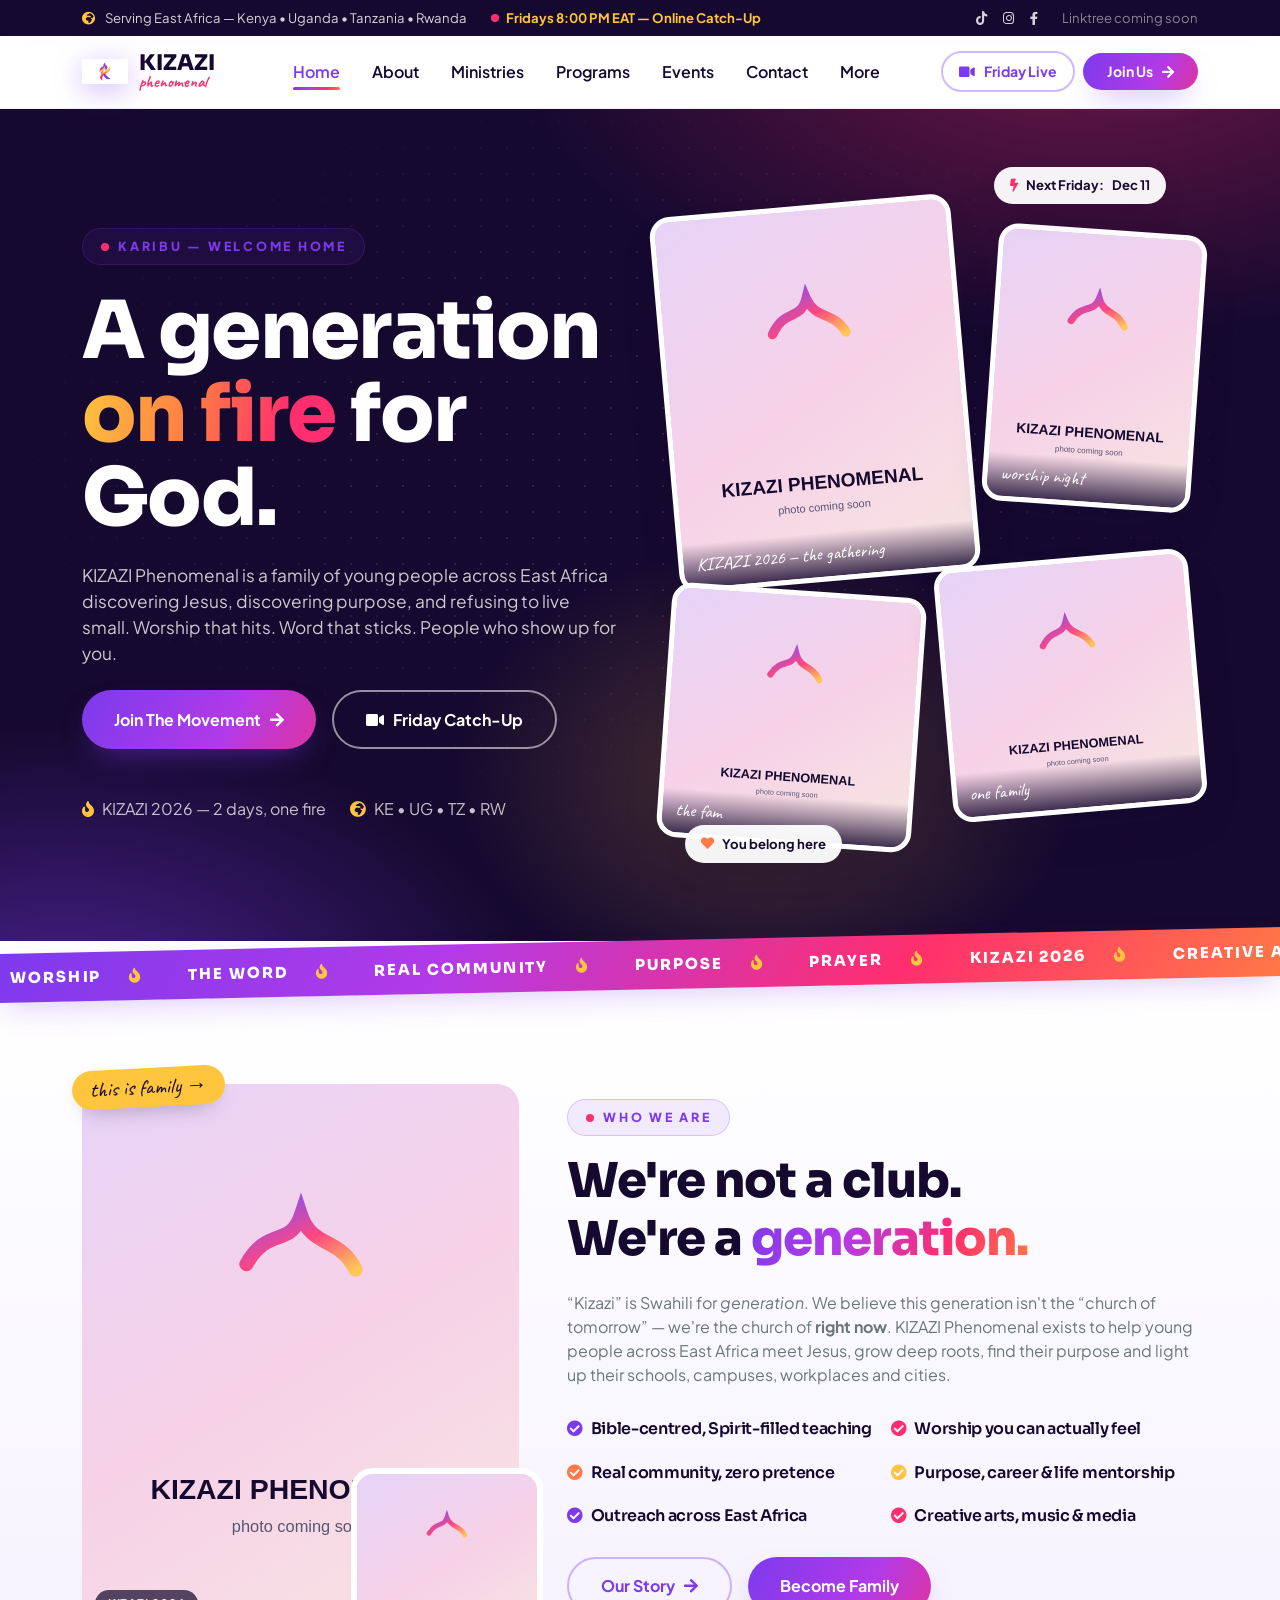
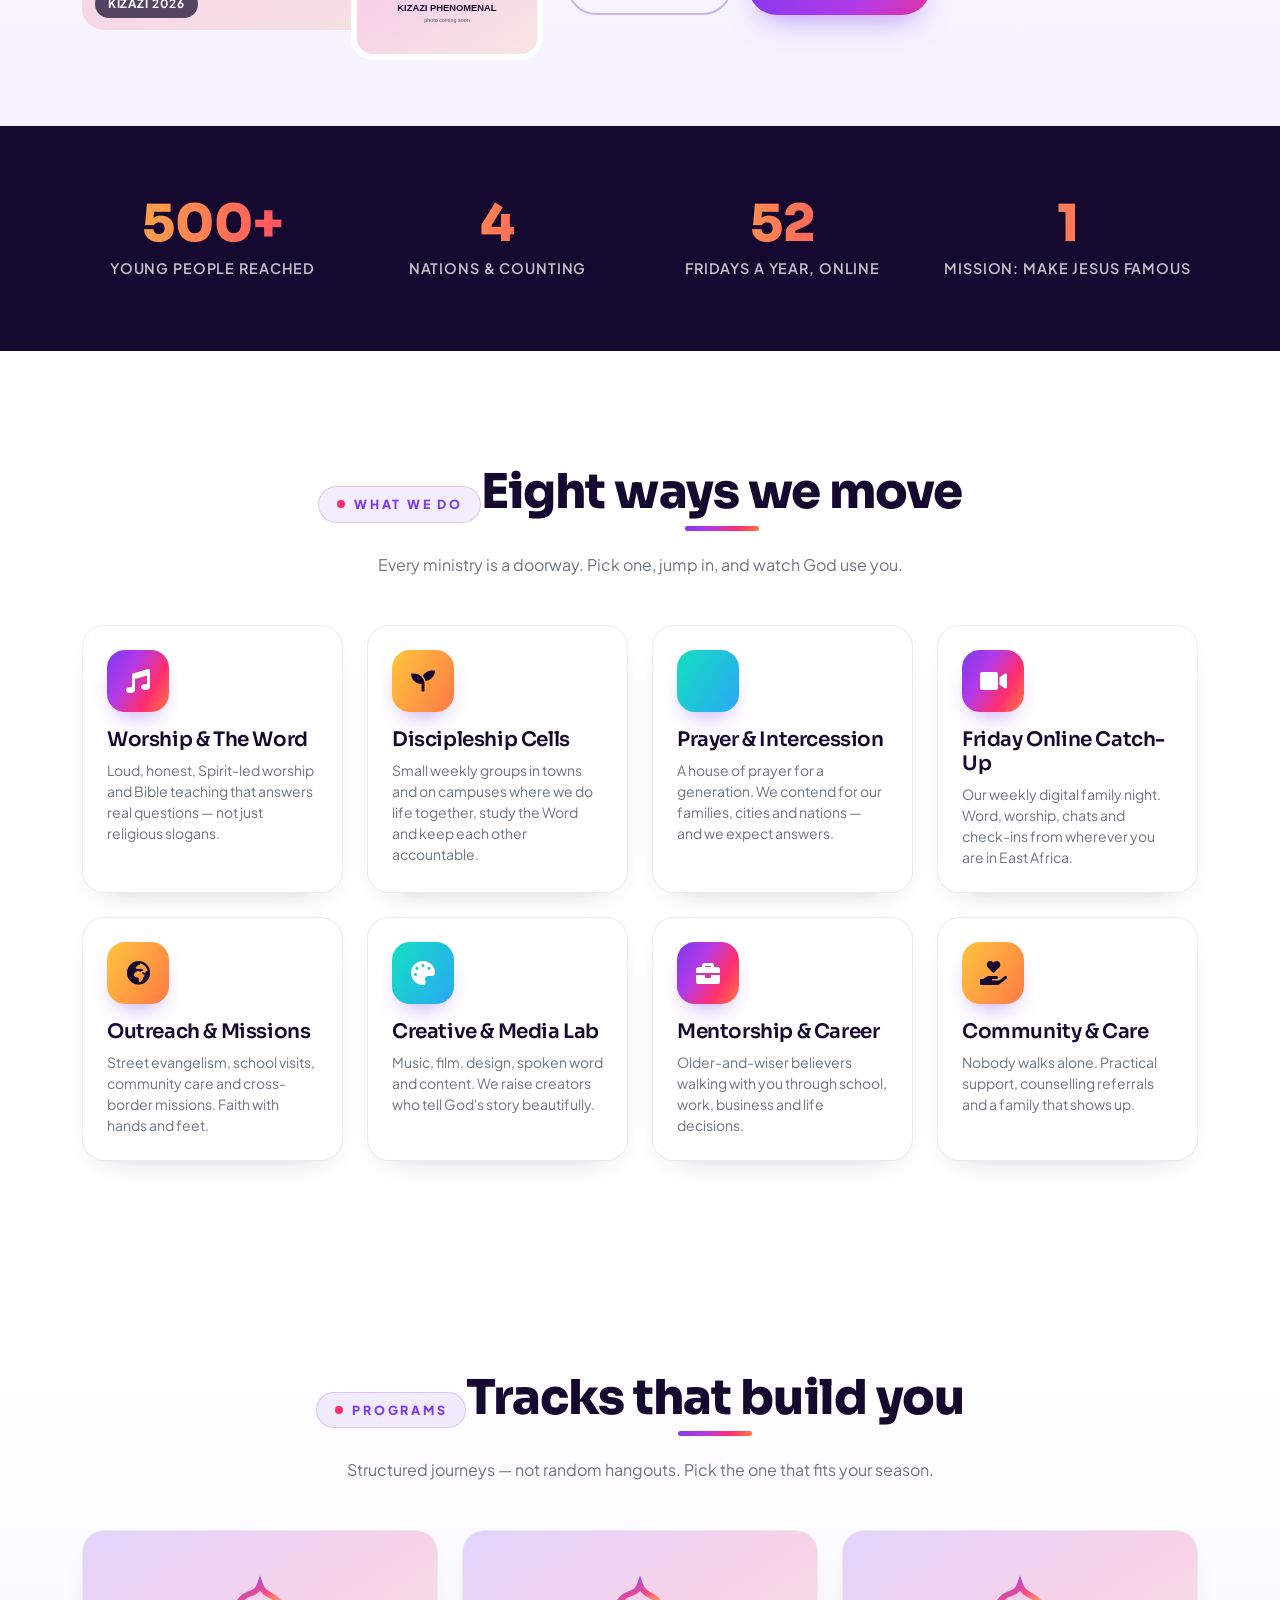
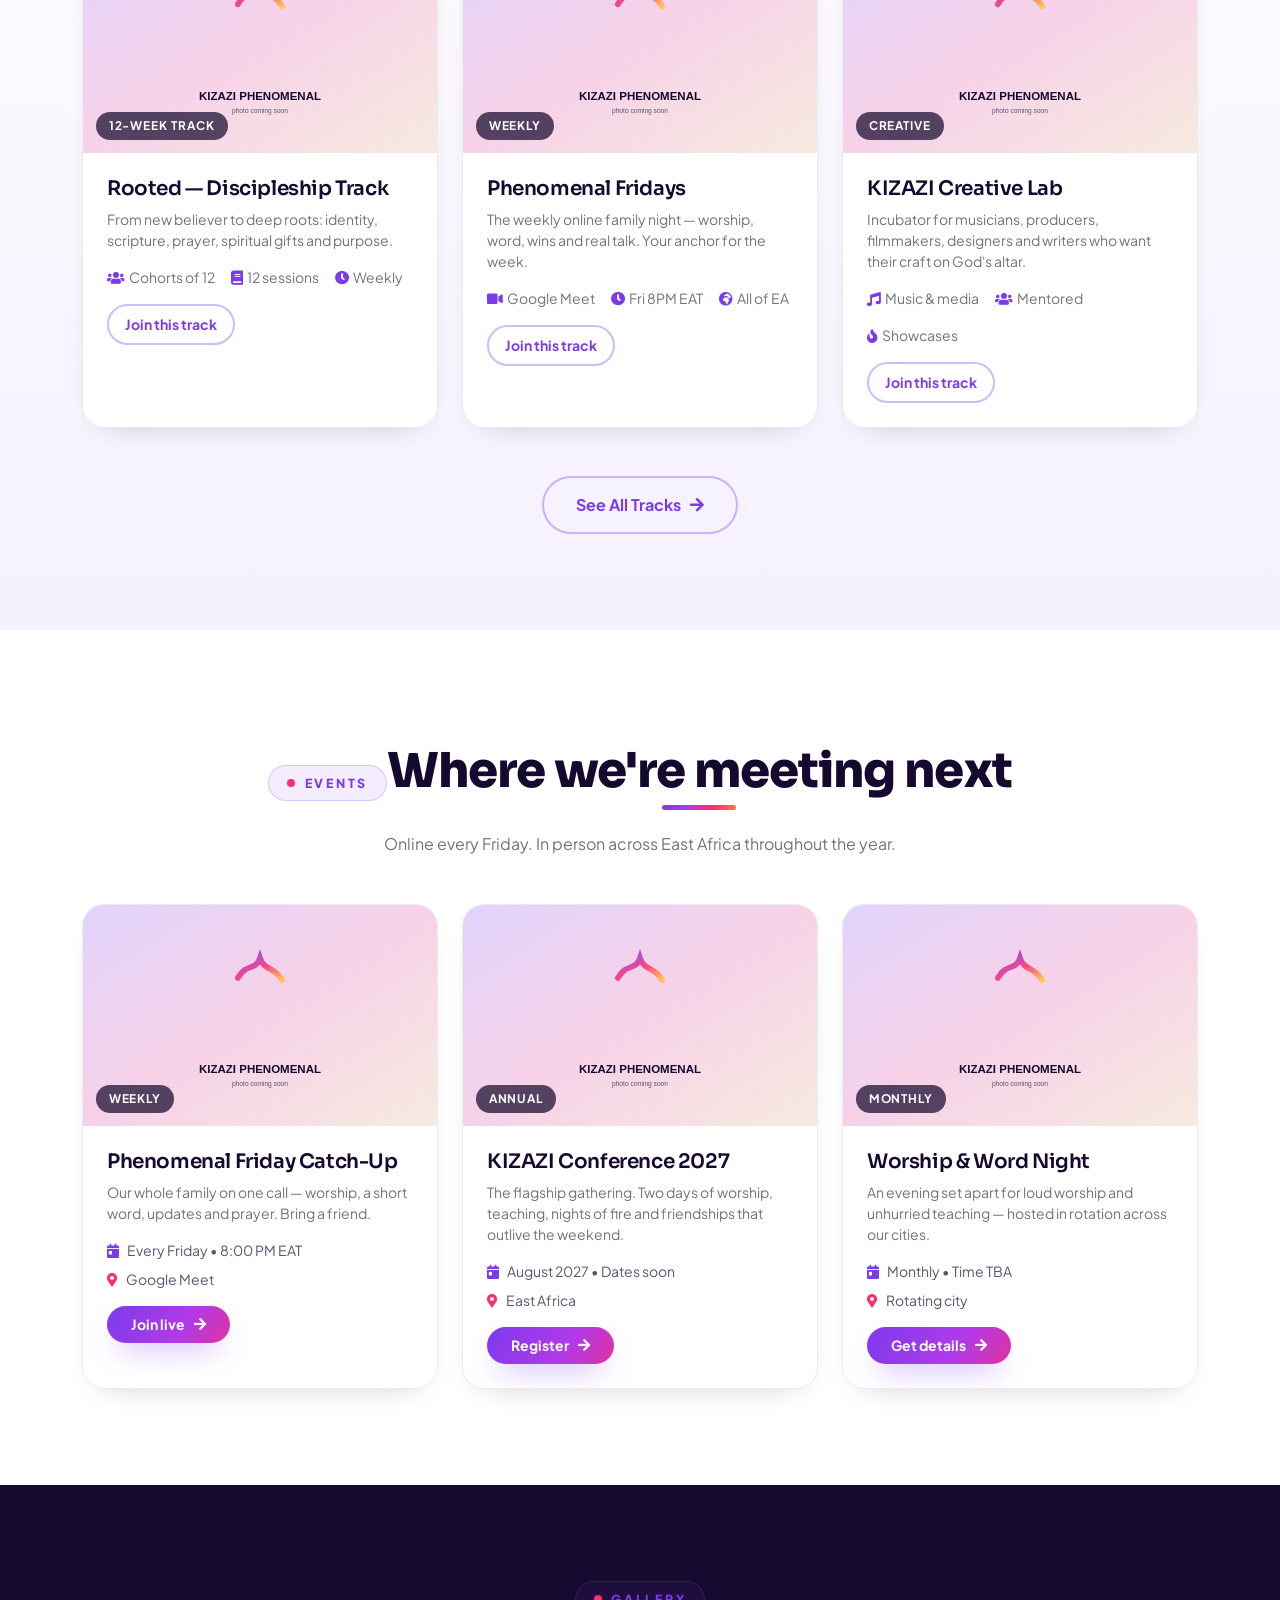
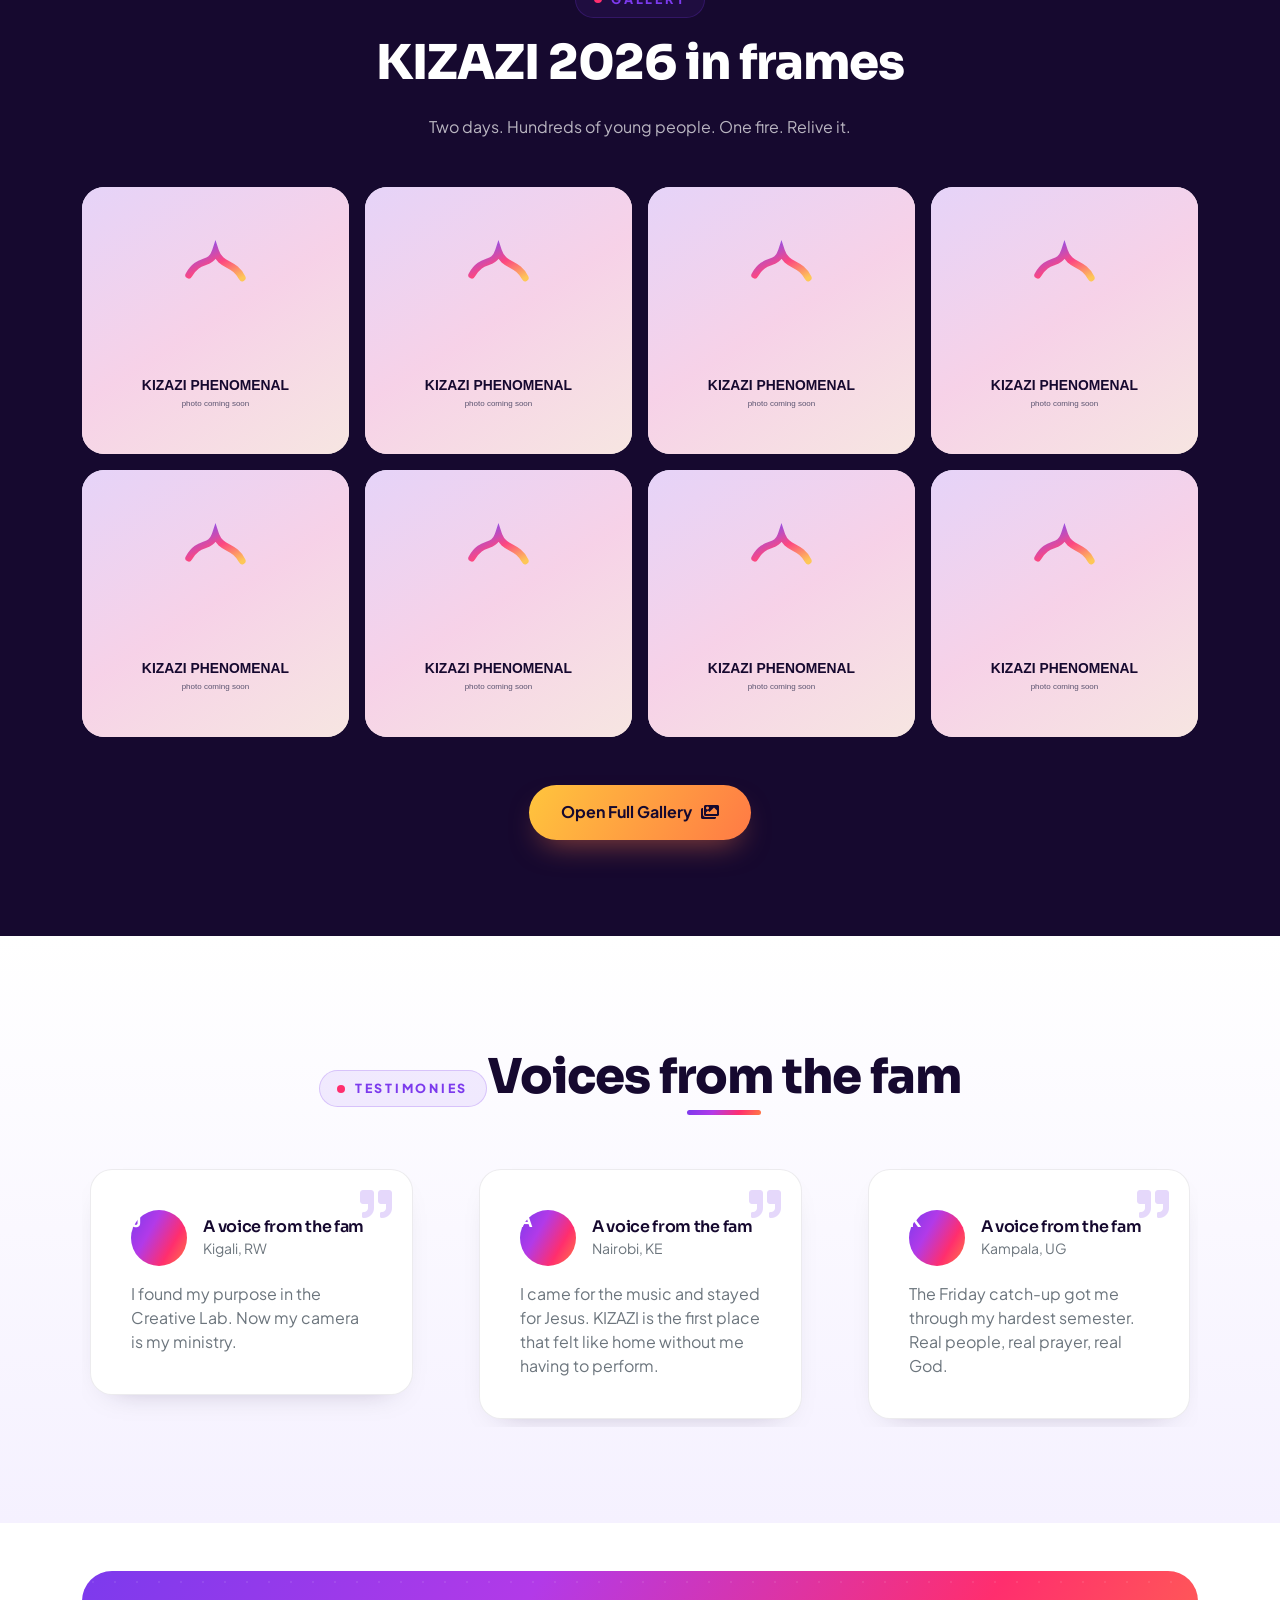
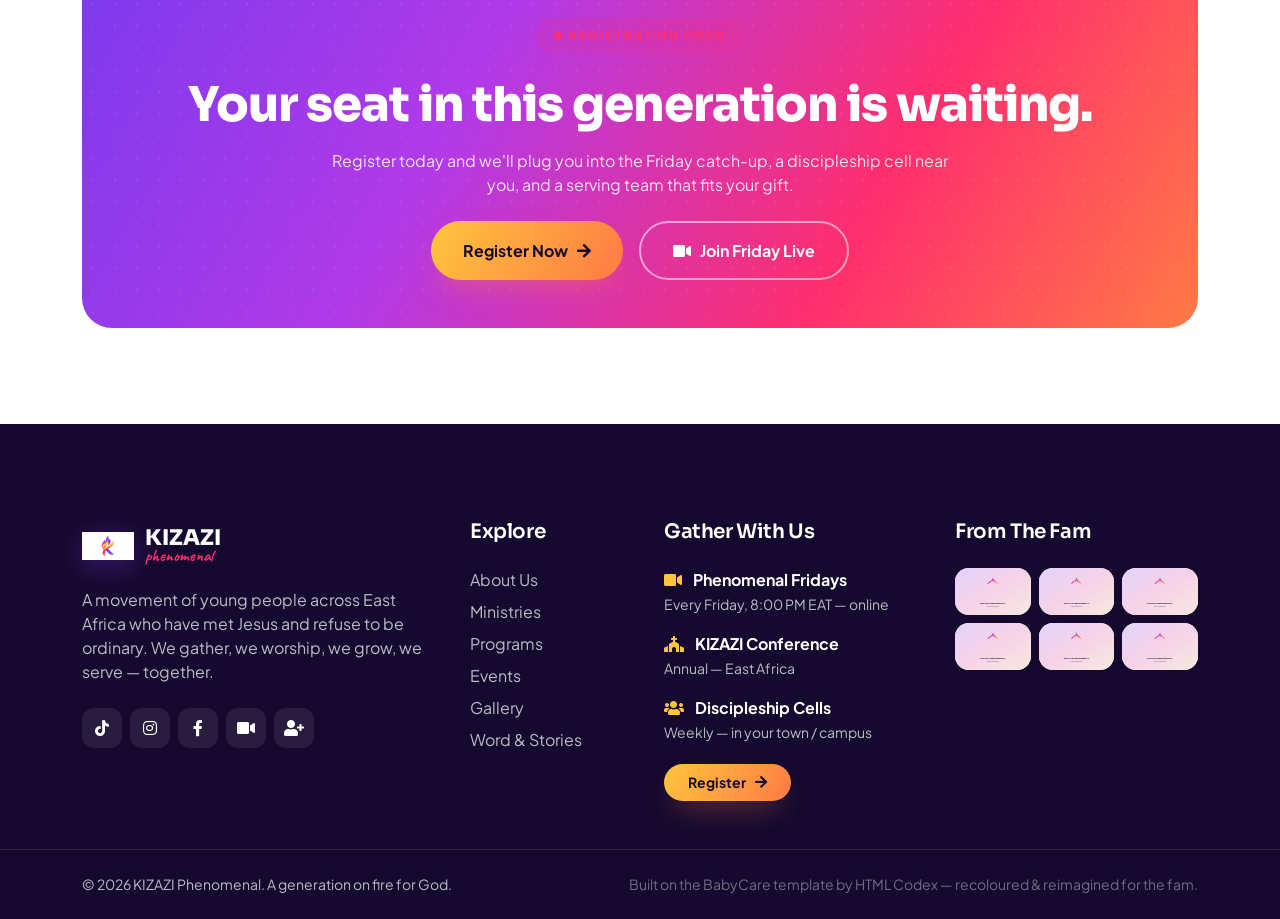
==== index.html @ 1062428e "Build KIZAZI Phenomenal youth website on BabyCare template Merged baseline from wambetebenjamin/kiza" ====
<!DOCTYPE html>
<html lang="en">
<head>
    <meta charset="utf-8">
    <title>KIZAZI Phenomenal — A Generation On Fire For God</title>
    <meta content="width=device-width, initial-scale=1.0" name="viewport">
    <meta content="KIZAZI Phenomenal, youth ministry, East Africa, Christian youth, Jesus, worship, discipleship, Kenya, Uganda, Tanzania, Rwanda" name="keywords">
    <meta content="KIZAZI Phenomenal is a youth ministry movement across East Africa: worship, the Word, real community, purpose and outreach. Join us every Friday online." name="description">
    <meta property="og:title" content="KIZAZI Phenomenal — A Generation On Fire For God">
    <meta property="og:description" content="KIZAZI Phenomenal is a youth ministry movement across East Africa: worship, the Word, real community, purpose and outreach. Join us every Friday online.">
    <meta property="og:type" content="website">
    <meta property="og:image" content="img/brand/logo-mark.png">
    <link rel="icon" type="image/png" href="img/brand/logo-mark.png">

    <link rel="preconnect" href="https://fonts.googleapis.com">
    <link rel="preconnect" href="https://fonts.gstatic.com" crossorigin>
    <link href="https://fonts.googleapis.com/css2?family=Sora:wght@600;700;800&family=Plus+Jakarta+Sans:wght@300;400;500;600;700;800&family=Caveat:wght@600;700&display=swap" rel="stylesheet">

    <link rel="stylesheet" href="https://use.fontawesome.com/releases/v5.15.4/css/all.css"/>
    <link href="https://cdn.jsdelivr.net/npm/bootstrap-icons@1.4.1/font/bootstrap-icons.css" rel="stylesheet">

    <link href="lib/animate/animate.min.css" rel="stylesheet">
    <link href="lib/lightbox/css/lightbox.min.css" rel="stylesheet">
    <link href="lib/owlcarousel/assets/owl.carousel.min.css" rel="stylesheet">

    <link href="css/bootstrap.min.css" rel="stylesheet">
    <link href="css/style.css" rel="stylesheet">
    <link href="css/kizazi.css" rel="stylesheet">
</head>
<body>
        <div class="kz-topbar py-2">
            <div class="container d-none d-lg-flex justify-content-between align-items-center">
                <div class="d-flex align-items-center gap-4">
                    <span><i class="fas fa-globe-africa me-2" style="color:var(--kz-gold)"></i> Serving East Africa &mdash; Kenya &bull; Uganda &bull; Tanzania &bull; Rwanda</span>
                    <a href="https://meet.google.com/mcr-fupc-buw" target="_blank" rel="noopener" class="kz-live"><span class="dot"></span> Fridays 8:00 PM EAT &mdash; Online Catch-Up</a>
                </div>
                <div class="d-flex align-items-center gap-3">
                    <a href="https://www.tiktok.com/@kizazi.phenomenal" target="_blank" rel="noopener" aria-label="TikTok"><i class="fab fa-tiktok"></i></a>
                    <a href="https://www.instagram.com/kizazi_phenomenal" target="_blank" rel="noopener" aria-label="Instagram"><i class="fab fa-instagram"></i></a>
                    <a href="https://www.facebook.com/kizaziphenomenal" target="_blank" rel="noopener" aria-label="Facebook"><i class="fab fa-facebook-f"></i></a>
                    <span class="ms-2" style="opacity:.6">Linktree coming soon</span>
                </div>
            </div>
        </div>
        <nav class="navbar navbar-expand-xl kz-navbar sticky-top py-2">
            <div class="container">
                <a href="index.html" class="navbar-brand kz-brand">
                    <img src="img/brand/logo-mark.png" alt="KIZAZI Phenomenal logo">
                    <span class="kz-brand-name">KIZAZI<span>phenomenal</span></span>
                </a>
                <button class="navbar-toggler py-2 px-3" type="button" data-bs-toggle="collapse" data-bs-target="#navbarCollapse" aria-label="Toggle navigation">
                    <span class="fa fa-bars" style="color:var(--kz-violet)"></span>
                </button>
                <div class="collapse navbar-collapse" id="navbarCollapse">
                    <div class="navbar-nav mx-auto">
                        <a href="index.html" class="nav-item nav-link active">Home</a><a href="about.html" class="nav-item nav-link">About</a><a href="ministries.html" class="nav-item nav-link">Ministries</a><a href="programs.html" class="nav-item nav-link">Programs</a><a href="events.html" class="nav-item nav-link">Events</a><a href="contact.html" class="nav-item nav-link">Contact</a>
                        <div class="nav-item dropdown">
                            <a href="#" class="nav-link dropdown-toggle" data-bs-toggle="dropdown">More</a>
                            <div class="dropdown-menu m-0 rounded-3 border-0 shadow p-2"><a href="gallery.html" class="dropdown-item">Gallery</a><a href="blog.html" class="dropdown-item">Word &amp; Stories</a><a href="team.html" class="dropdown-item">Team &amp; Serving</a><a href="testimonial.html" class="dropdown-item">Testimonies</a></div>
                        </div>
                    </div>
                    <div class="d-flex align-items-center gap-2 mt-3 mt-xl-0">
                        <a href="https://meet.google.com/mcr-fupc-buw" target="_blank" rel="noopener" class="btn-kz btn-kz-line btn-sm px-3 py-2"><i class="fas fa-video"></i> Friday Live</a>
                        <a href="https://forms.gle/vzRJrigBHCNormVA9" target="_blank" rel="noopener" class="btn-kz btn-sm px-4 py-2">Join Us <i class="fas fa-arrow-right"></i></a>
                    </div>
                </div>
            </div>
        </nav>

        <section class="kz-hero py-5">
            <div class="container py-5 position-relative">
                <div class="row g-5 align-items-center">
                    <div class="col-lg-6">
                        <span class="kz-eyebrow"><span class="dot"></span>Karibu &mdash; welcome home</span>
                        <h1 class="kz-hero-title mt-4">A generation<br><span class="grad">on fire</span> for God.</h1>
                        <p class="kz-hero-sub mt-4">KIZAZI Phenomenal is a family of young people across East
                        Africa discovering Jesus, discovering purpose, and refusing to live small.
                        Worship that hits. Word that sticks. People who show up for you.</p>
                        <div class="d-flex flex-wrap gap-3 mt-4">
                            <a href="https://forms.gle/vzRJrigBHCNormVA9" target="_blank" rel="noopener" class="btn-kz">Join The Movement <i class="fas fa-arrow-right"></i></a>
                            <a href="https://meet.google.com/mcr-fupc-buw" target="_blank" rel="noopener" class="btn-kz btn-kz-ghost"><i class="fas fa-video"></i> Friday Catch-Up</a>
                        </div>
                        <div class="d-flex flex-wrap gap-4 mt-5" style="color:rgba(255,255,255,.75)">
                            <span><i class="fas fa-fire me-2" style="color:var(--kz-gold)"></i>KIZAZI 2026 &mdash; 2 days, one fire</span>
                            <span><i class="fas fa-globe-africa me-2" style="color:var(--kz-gold)"></i>KE &bull; UG &bull; TZ &bull; RW</span>
                        </div>
                    </div>
                    <div class="col-lg-6">
                        <div class="kz-hero-collage">
                            <div class="row g-4">
                                <div class="col-7">
                                    <div class="kz-polaroid tilt-l" style="aspect-ratio:4/5"><img data-drive="1w2oIGh9BBn2tXBDsNy8CvpZQywT6Qceh" data-drive-w="900" class="" alt="KIZAZI 2026 gathering" loading="lazy" ><span class="cap">KIZAZI 2026 &mdash; the gathering</span></div>
                                </div>
                                <div class="col-5 mt-5">
                                    <div class="kz-polaroid tilt-r" style="aspect-ratio:3/4"><img data-drive="13BJwgGhr6XDHC9h13ByCXUag3ViLt4pK" data-drive-w="700" class="" alt="Worship night" loading="lazy" ><span class="cap">worship night</span></div>
                                </div>
                                <div class="col-6 mt-2">
                                    <div class="kz-polaroid tilt-r" style="aspect-ratio:1/1"><img data-drive="123Sg1hwdaWtmPDX9Qb6ePdTY8hzg04vV" data-drive-w="700" class="" alt="The KIZAZI family" loading="lazy" ><span class="cap">the fam</span></div>
                                </div>
                                <div class="col-6 mt-n4">
                                    <div class="kz-polaroid tilt-l" style="aspect-ratio:1/1"><img data-drive="16r29HQUQrjocav3vAQa8T_Oun9K5lips" data-drive-w="700" class="" alt="One family" loading="lazy" ><span class="cap">one family</span></div>
                                </div>
                            </div>
                            <span class="kz-float-chip" style="top:-14px;right:6%"><i class="fas fa-bolt" style="color:var(--kz-magenta)"></i> Next Friday: <span class="kz-next-friday">&mdash;</span></span>
                            <span class="kz-float-chip" style="bottom:-18px;left:4%;animation-delay:1.2s"><i class="fas fa-heart" style="color:var(--kz-coral)"></i> You belong here</span>
                        </div>
                    </div>
                </div>
            </div>
        </section>
        <div class="kz-marquee"><div class="kz-marquee-track"><span>Worship <i class='fas fa-fire'></i></span><span>The Word <i class='fas fa-fire'></i></span><span>Real Community <i class='fas fa-fire'></i></span><span>Purpose <i class='fas fa-fire'></i></span><span>Prayer <i class='fas fa-fire'></i></span><span>KIZAZI 2026 <i class='fas fa-fire'></i></span><span>Creative Arts <i class='fas fa-fire'></i></span><span>Mentorship <i class='fas fa-fire'></i></span><span>Outreach <i class='fas fa-fire'></i></span><span>Friday Catch-Up <i class='fas fa-fire'></i></span><span>East Africa <i class='fas fa-fire'></i></span><span>On Fire <i class='fas fa-fire'></i></span></div></div>

        <section class="py-5 kz-tint">
            <div class="container py-5">
                <div class="row g-5 align-items-center">
                    <div class="col-lg-5">
                        <div class="position-relative">
                            <div class="kz-photo" style="aspect-ratio:4/5"><img data-drive="138YqINm17FRZL1_guRj83Am0GF9QRV-n" data-drive-w="900" class="" alt="KIZAZI 2026 moment" loading="lazy" ><span class="kz-photo-tag">KIZAZI 2026</span></div>
                            <div class="kz-photo position-absolute d-none d-md-block" style="width:44%;right:-24px;bottom:-30px;aspect-ratio:1/1;border:6px solid #fff"><img data-drive="1N8Y4GFV3USaz65XVOQLyW-uUqNxxcyFC" data-drive-w="600" class="" alt="KIZAZI community" loading="lazy" ></div>
                            <span class="kz-sticker position-absolute" style="top:-16px;left:-10px">this is family &rarr;</span>
                        </div>
                    </div>
                    <div class="col-lg-7">
                        <span class="kz-eyebrow"><span class="dot"></span>Who we are</span>
                        <h2 class="display-5 mt-3">We're not a club.<br>We're a <span class="text-grad">generation.</span></h2>
                        <p class="text-muted mt-4">&ldquo;Kizazi&rdquo; is Swahili for <em>generation</em>. We believe this generation
                        isn't the &ldquo;church of tomorrow&rdquo; &mdash; we're the church of <strong>right now</strong>. KIZAZI Phenomenal exists to
                        help young people across East Africa meet Jesus, grow deep roots, find their purpose and
                        light up their schools, campuses, workplaces and cities.</p>
                        <div class="row g-3 mt-2">
                            <div class="col-md-6"><h6 class="mb-2"><i class="fas fa-check-circle me-2" style="color:var(--kz-violet)"></i>Bible-centred, Spirit-filled teaching</h6></div>
                            <div class="col-md-6"><h6 class="mb-2"><i class="fas fa-check-circle me-2" style="color:var(--kz-magenta)"></i>Worship you can actually feel</h6></div>
                            <div class="col-md-6"><h6 class="mb-2"><i class="fas fa-check-circle me-2" style="color:var(--kz-coral)"></i>Real community, zero pretence</h6></div>
                            <div class="col-md-6"><h6 class="mb-2"><i class="fas fa-check-circle me-2" style="color:var(--kz-gold)"></i>Purpose, career &amp; life mentorship</h6></div>
                            <div class="col-md-6"><h6 class="mb-2"><i class="fas fa-check-circle me-2" style="color:var(--kz-violet)"></i>Outreach across East Africa</h6></div>
                            <div class="col-md-6"><h6 class="mb-2"><i class="fas fa-check-circle me-2" style="color:var(--kz-magenta)"></i>Creative arts, music &amp; media</h6></div>
                        </div>
                        <div class="d-flex flex-wrap gap-3 mt-4">
                            <a href="about.html" class="btn-kz btn-kz-line">Our Story <i class="fas fa-arrow-right"></i></a>
                            <a href="https://forms.gle/vzRJrigBHCNormVA9" target="_blank" rel="noopener" class="btn-kz">Become Family</a>
                        </div>
                    </div>
                </div>
            </div>
        </section>

        <section class="py-5" style="background:var(--kz-ink)">
            <div class="container py-4">
                <div class="row g-4 text-center">
                    <div class="col-6 col-lg-3 kz-stat"><div class="num kz-count" data-count="500" data-suffix="+">0</div><div class="lbl mt-2">Young people reached</div></div>
                    <div class="col-6 col-lg-3 kz-stat"><div class="num kz-count" data-count="4">0</div><div class="lbl mt-2">Nations &amp; counting</div></div>
                    <div class="col-6 col-lg-3 kz-stat"><div class="num kz-count" data-count="52">0</div><div class="lbl mt-2">Fridays a year, online</div></div>
                    <div class="col-6 col-lg-3 kz-stat"><div class="num kz-count" data-count="1">0</div><div class="lbl mt-2">Mission: make Jesus famous</div></div>
                </div>
            </div>
        </section>

        <section class="py-5">
            <div class="container py-5">
                <div class="mb-5 text-center mx-auto" style="max-width:760px"><span class="kz-eyebrow"><span class="dot"></span>What we do</span><h2 class="display-5 mt-3 kz-section-title">Eight ways we move</h2><p class="text-muted mt-4 mx-auto">Every ministry is a doorway. Pick one, jump in, and watch God use you.</p></div>
                <div class="row g-4">
                    <div class="col-md-6 col-xl-3"><div class="kz-card h-100 p-4"><div class="kz-icon  mb-3"><i class="fas fa-music"></i></div><h4 class="h5">Worship & The Word</h4><p class="text-muted mb-0 small">Loud, honest, Spirit-led worship and Bible teaching that answers real questions &mdash; not just religious slogans.</p></div></div><div class="col-md-6 col-xl-3"><div class="kz-card h-100 p-4"><div class="kz-icon gold mb-3"><i class="fas fa-seedling"></i></div><h4 class="h5">Discipleship Cells</h4><p class="text-muted mb-0 small">Small weekly groups in towns and on campuses where we do life together, study the Word and keep each other accountable.</p></div></div><div class="col-md-6 col-xl-3"><div class="kz-card h-100 p-4"><div class="kz-icon mint mb-3"><i class="fas fa-hands-praying"></i></div><h4 class="h5">Prayer & Intercession</h4><p class="text-muted mb-0 small">A house of prayer for a generation. We contend for our families, cities and nations &mdash; and we expect answers.</p></div></div><div class="col-md-6 col-xl-3"><div class="kz-card h-100 p-4"><div class="kz-icon  mb-3"><i class="fas fa-video"></i></div><h4 class="h5">Friday Online Catch-Up</h4><p class="text-muted mb-0 small">Our weekly digital family night. Word, worship, chats and check-ins from wherever you are in East Africa.</p></div></div><div class="col-md-6 col-xl-3"><div class="kz-card h-100 p-4"><div class="kz-icon gold mb-3"><i class="fas fa-globe-africa"></i></div><h4 class="h5">Outreach & Missions</h4><p class="text-muted mb-0 small">Street evangelism, school visits, community care and cross-border missions. Faith with hands and feet.</p></div></div><div class="col-md-6 col-xl-3"><div class="kz-card h-100 p-4"><div class="kz-icon mint mb-3"><i class="fas fa-palette"></i></div><h4 class="h5">Creative & Media Lab</h4><p class="text-muted mb-0 small">Music, film, design, spoken word and content. We raise creators who tell God's story beautifully.</p></div></div><div class="col-md-6 col-xl-3"><div class="kz-card h-100 p-4"><div class="kz-icon  mb-3"><i class="fas fa-briefcase"></i></div><h4 class="h5">Mentorship & Career</h4><p class="text-muted mb-0 small">Older-and-wiser believers walking with you through school, work, business and life decisions.</p></div></div><div class="col-md-6 col-xl-3"><div class="kz-card h-100 p-4"><div class="kz-icon gold mb-3"><i class="fas fa-hand-holding-heart"></i></div><h4 class="h5">Community & Care</h4><p class="text-muted mb-0 small">Nobody walks alone. Practical support, counselling referrals and a family that shows up.</p></div></div>
                </div>
            </div>
        </section>

        <section class="py-5 kz-tint">
            <div class="container py-5">
                <div class="mb-5 text-center mx-auto" style="max-width:760px"><span class="kz-eyebrow"><span class="dot"></span>Programs</span><h2 class="display-5 mt-3 kz-section-title">Tracks that build you</h2><p class="text-muted mt-4 mx-auto">Structured journeys &mdash; not random hangouts. Pick the one that fits your season.</p></div>
                <div class="row g-4">
                    <div class="col-md-6 col-xl-4"><div class="kz-card h-100"><div class="kz-photo" style="aspect-ratio:16/10;border-radius:0"><img data-drive="1lsHDY2-8zHeowao8Rs78H3ZgZaLh8672" data-drive-w="800" class="" alt="Rooted — Discipleship Track" loading="lazy" ><span class="kz-photo-tag">12-week track</span></div><div class="p-4"><h4 class="h5">Rooted — Discipleship Track</h4><p class="text-muted small mb-3">From new believer to deep roots: identity, scripture, prayer, spiritual gifts and purpose.</p><div class="d-flex flex-wrap gap-3"><small class="text-muted"><i class="fas fa-users me-1" style="color:var(--kz-violet)"></i>Cohorts of 12</small><small class="text-muted"><i class="fas fa-book me-1" style="color:var(--kz-violet)"></i>12 sessions</small><small class="text-muted"><i class="fas fa-clock me-1" style="color:var(--kz-violet)"></i>Weekly</small></div><a href="https://forms.gle/vzRJrigBHCNormVA9" target="_blank" rel="noopener" class="btn-kz btn-kz-line btn-sm px-3 py-2 mt-3">Join this track</a></div></div></div><div class="col-md-6 col-xl-4"><div class="kz-card h-100"><div class="kz-photo" style="aspect-ratio:16/10;border-radius:0"><img data-drive="1A3iWtP0uMt94OvJVoQjdkR2I6kI9_41w" data-drive-w="800" class="" alt="Phenomenal Fridays" loading="lazy" ><span class="kz-photo-tag">Weekly</span></div><div class="p-4"><h4 class="h5">Phenomenal Fridays</h4><p class="text-muted small mb-3">The weekly online family night &mdash; worship, word, wins and real talk. Your anchor for the week.</p><div class="d-flex flex-wrap gap-3"><small class="text-muted"><i class="fas fa-video me-1" style="color:var(--kz-violet)"></i>Google Meet</small><small class="text-muted"><i class="fas fa-clock me-1" style="color:var(--kz-violet)"></i>Fri 8PM EAT</small><small class="text-muted"><i class="fas fa-globe-africa me-1" style="color:var(--kz-violet)"></i>All of EA</small></div><a href="https://forms.gle/vzRJrigBHCNormVA9" target="_blank" rel="noopener" class="btn-kz btn-kz-line btn-sm px-3 py-2 mt-3">Join this track</a></div></div></div><div class="col-md-6 col-xl-4"><div class="kz-card h-100"><div class="kz-photo" style="aspect-ratio:16/10;border-radius:0"><img data-drive="1r53IGVmSRyDSz9Xx9Wysnz8V_wQ20OAF" data-drive-w="800" class="" alt="KIZAZI Creative Lab" loading="lazy" ><span class="kz-photo-tag">Creative</span></div><div class="p-4"><h4 class="h5">KIZAZI Creative Lab</h4><p class="text-muted small mb-3">Incubator for musicians, producers, filmmakers, designers and writers who want their craft on God's altar.</p><div class="d-flex flex-wrap gap-3"><small class="text-muted"><i class="fas fa-music me-1" style="color:var(--kz-violet)"></i>Music & media</small><small class="text-muted"><i class="fas fa-users me-1" style="color:var(--kz-violet)"></i>Mentored</small><small class="text-muted"><i class="fas fa-fire me-1" style="color:var(--kz-violet)"></i>Showcases</small></div><a href="https://forms.gle/vzRJrigBHCNormVA9" target="_blank" rel="noopener" class="btn-kz btn-kz-line btn-sm px-3 py-2 mt-3">Join this track</a></div></div></div>
                </div>
                <div class="text-center mt-5"><a href="programs.html" class="btn-kz btn-kz-line">See All Tracks <i class="fas fa-arrow-right"></i></a></div>
            </div>
        </section>

        <section class="py-5">
            <div class="container py-5">
                <div class="mb-5 text-center mx-auto" style="max-width:760px"><span class="kz-eyebrow"><span class="dot"></span>Events</span><h2 class="display-5 mt-3 kz-section-title">Where we're meeting next</h2><p class="text-muted mt-4 mx-auto">Online every Friday. In person across East Africa throughout the year.</p></div>
                <div class="row g-4">
                    <div class="col-md-6 col-xl-4"><div class="kz-card h-100"><div class="kz-photo" style="aspect-ratio:16/10;border-radius:0"><img data-drive="1KaN84BydKGM5gLShYPGwn_gg9lPyRmzh" data-drive-w="800" class="" alt="Phenomenal Friday Catch-Up" loading="lazy" ><span class="kz-photo-tag">Weekly</span></div><div class="p-4"><h4 class="h5">Phenomenal Friday Catch-Up</h4><p class="text-muted small mb-3">Our whole family on one call &mdash; worship, a short word, updates and prayer. Bring a friend.</p><div class="d-flex flex-column gap-2 small mb-3"><span><i class="fas fa-calendar-day me-2" style="color:var(--kz-violet)"></i>Every Friday &bull; 8:00 PM EAT</span><span><i class="fas fa-map-marker-alt me-2" style="color:var(--kz-magenta)"></i>Google Meet</span></div><a href="https://meet.google.com/mcr-fupc-buw" target="_blank" rel="noopener" class="btn-kz btn-sm px-4 py-2">Join live <i class="fas fa-arrow-right"></i></a></div></div></div><div class="col-md-6 col-xl-4"><div class="kz-card h-100"><div class="kz-photo" style="aspect-ratio:16/10;border-radius:0"><img data-drive="18VifyAxl_4l920PrnaGl07SSti9f8Q_e" data-drive-w="800" class="" alt="KIZAZI Conference 2027" loading="lazy" ><span class="kz-photo-tag">Annual</span></div><div class="p-4"><h4 class="h5">KIZAZI Conference 2027</h4><p class="text-muted small mb-3">The flagship gathering. Two days of worship, teaching, nights of fire and friendships that outlive the weekend.</p><div class="d-flex flex-column gap-2 small mb-3"><span><i class="fas fa-calendar-day me-2" style="color:var(--kz-violet)"></i>August 2027 &bull; Dates soon</span><span><i class="fas fa-map-marker-alt me-2" style="color:var(--kz-magenta)"></i>East Africa</span></div><a href="https://forms.gle/vzRJrigBHCNormVA9" target="_blank" rel="noopener" class="btn-kz btn-sm px-4 py-2">Register <i class="fas fa-arrow-right"></i></a></div></div></div><div class="col-md-6 col-xl-4"><div class="kz-card h-100"><div class="kz-photo" style="aspect-ratio:16/10;border-radius:0"><img data-drive="1YL9wWv2xYSE0fdrGLCFTA3CmlO9Q5E5D" data-drive-w="800" class="" alt="Worship & Word Night" loading="lazy" ><span class="kz-photo-tag">Monthly</span></div><div class="p-4"><h4 class="h5">Worship & Word Night</h4><p class="text-muted small mb-3">An evening set apart for loud worship and unhurried teaching &mdash; hosted in rotation across our cities.</p><div class="d-flex flex-column gap-2 small mb-3"><span><i class="fas fa-calendar-day me-2" style="color:var(--kz-violet)"></i>Monthly &bull; Time TBA</span><span><i class="fas fa-map-marker-alt me-2" style="color:var(--kz-magenta)"></i>Rotating city</span></div><a href="https://forms.gle/vzRJrigBHCNormVA9" target="_blank" rel="noopener" class="btn-kz btn-sm px-4 py-2">Get details <i class="fas fa-arrow-right"></i></a></div></div></div>
                </div>
            </div>
        </section>

        <section class="py-5" style="background:var(--kz-ink)">
            <div class="container py-5">
                <div class="text-center mb-5">
                    <span class="kz-eyebrow"><span class="dot"></span>Gallery</span>
                    <h2 class="display-5 mt-3" style="color:#fff">KIZAZI 2026 in frames</h2>
                    <p class="mt-4" style="color:rgba(255,255,255,.7)">Two days. Hundreds of young people. One fire. Relive it.</p>
                </div>
                <div class="row g-3">
                    <div class="col-6 col-md-4 col-lg-3"><a href="https://drive.google.com/thumbnail?id=1J5BDRLvnpFOIA0JKbn5MviwyAEQhBaEn&sz=w1200" data-lightbox="home-gal" class="kz-photo d-block" style="aspect-ratio:1/1"><img data-drive="1J5BDRLvnpFOIA0JKbn5MviwyAEQhBaEn" data-drive-w="600" class="" alt="KIZAZI 2026 moment" loading="lazy" ></a></div><div class="col-6 col-md-4 col-lg-3"><a href="https://drive.google.com/thumbnail?id=1NCK66Nzrr546lp8AJ8STAC5xSa-cIJpH&sz=w1200" data-lightbox="home-gal" class="kz-photo d-block" style="aspect-ratio:1/1"><img data-drive="1NCK66Nzrr546lp8AJ8STAC5xSa-cIJpH" data-drive-w="600" class="" alt="KIZAZI 2026 moment" loading="lazy" ></a></div><div class="col-6 col-md-4 col-lg-3"><a href="https://drive.google.com/thumbnail?id=1CTKDKQKLMM9d3GpFd2x6o_h4zNUTZmsD&sz=w1200" data-lightbox="home-gal" class="kz-photo d-block" style="aspect-ratio:1/1"><img data-drive="1CTKDKQKLMM9d3GpFd2x6o_h4zNUTZmsD" data-drive-w="600" class="" alt="KIZAZI 2026 moment" loading="lazy" ></a></div><div class="col-6 col-md-4 col-lg-3"><a href="https://drive.google.com/thumbnail?id=10dj_djGdcTMdxexY8rUn70k_hNgxZtVL&sz=w1200" data-lightbox="home-gal" class="kz-photo d-block" style="aspect-ratio:1/1"><img data-drive="10dj_djGdcTMdxexY8rUn70k_hNgxZtVL" data-drive-w="600" class="" alt="KIZAZI 2026 moment" loading="lazy" ></a></div><div class="col-6 col-md-4 col-lg-3"><a href="https://drive.google.com/thumbnail?id=1JuDHk07-EF-I6Kx11CJmPBtYuOl1eq9l&sz=w1200" data-lightbox="home-gal" class="kz-photo d-block" style="aspect-ratio:1/1"><img data-drive="1JuDHk07-EF-I6Kx11CJmPBtYuOl1eq9l" data-drive-w="600" class="" alt="KIZAZI 2026 moment" loading="lazy" ></a></div><div class="col-6 col-md-4 col-lg-3"><a href="https://drive.google.com/thumbnail?id=1R9jm7BWDV-W22ASIHvRY_idhTjRFFIB3&sz=w1200" data-lightbox="home-gal" class="kz-photo d-block" style="aspect-ratio:1/1"><img data-drive="1R9jm7BWDV-W22ASIHvRY_idhTjRFFIB3" data-drive-w="600" class="" alt="KIZAZI 2026 moment" loading="lazy" ></a></div><div class="col-6 col-md-4 col-lg-3"><a href="https://drive.google.com/thumbnail?id=11q6L_hiO0Y9Ta_Fsfq4qp5mPjluvtAxd&sz=w1200" data-lightbox="home-gal" class="kz-photo d-block" style="aspect-ratio:1/1"><img data-drive="11q6L_hiO0Y9Ta_Fsfq4qp5mPjluvtAxd" data-drive-w="600" class="" alt="KIZAZI 2026 moment" loading="lazy" ></a></div><div class="col-6 col-md-4 col-lg-3"><a href="https://drive.google.com/thumbnail?id=1o2flLyDHec9o19S6sC9sduj87e5YBr8a&sz=w1200" data-lightbox="home-gal" class="kz-photo d-block" style="aspect-ratio:1/1"><img data-drive="1o2flLyDHec9o19S6sC9sduj87e5YBr8a" data-drive-w="600" class="" alt="KIZAZI 2026 moment" loading="lazy" ></a></div>
                </div>
                <div class="text-center mt-5"><a href="gallery.html" class="btn-kz btn-kz-gold">Open Full Gallery <i class="fas fa-images"></i></a></div>
            </div>
        </section>

        <section class="py-5 kz-tint">
            <div class="container py-5">
                <div class="mb-5 text-center mx-auto" style="max-width:760px"><span class="kz-eyebrow"><span class="dot"></span>Testimonies</span><h2 class="display-5 mt-3 kz-section-title">Voices from the fam</h2></div>
                <div class="owl-carousel testimonial-carousel">
                    <div class="kz-card p-4 m-2"><div class="p-3"><i class="fa fa-quote-right fa-2x position-absolute" style="top:18px;right:20px;color:rgba(124,58,237,.2)"></i><div class="d-flex align-items-center mb-3"><span class="d-grid place-items-center rounded-circle text-white fw-bold" style="width:56px;height:56px;background:var(--kz-grad);font-family:Sora,sans-serif">A</span><div class="ms-3"><h5 class="h6 mb-0">A voice from the fam</h5><small class="text-muted">Nairobi, KE</small></div></div><p class="mb-0 text-muted">I came for the music and stayed for Jesus. KIZAZI is the first place that felt like home without me having to perform.</p></div></div><div class="kz-card p-4 m-2"><div class="p-3"><i class="fa fa-quote-right fa-2x position-absolute" style="top:18px;right:20px;color:rgba(124,58,237,.2)"></i><div class="d-flex align-items-center mb-3"><span class="d-grid place-items-center rounded-circle text-white fw-bold" style="width:56px;height:56px;background:var(--kz-grad);font-family:Sora,sans-serif">K</span><div class="ms-3"><h5 class="h6 mb-0">A voice from the fam</h5><small class="text-muted">Kampala, UG</small></div></div><p class="mb-0 text-muted">The Friday catch-up got me through my hardest semester. Real people, real prayer, real God.</p></div></div><div class="kz-card p-4 m-2"><div class="p-3"><i class="fa fa-quote-right fa-2x position-absolute" style="top:18px;right:20px;color:rgba(124,58,237,.2)"></i><div class="d-flex align-items-center mb-3"><span class="d-grid place-items-center rounded-circle text-white fw-bold" style="width:56px;height:56px;background:var(--kz-grad);font-family:Sora,sans-serif">M</span><div class="ms-3"><h5 class="h6 mb-0">A voice from the fam</h5><small class="text-muted">Dar es Salaam, TZ</small></div></div><p class="mb-0 text-muted">Rooted changed how I read my Bible. I'm not just attending church anymore &mdash; I'm growing.</p></div></div><div class="kz-card p-4 m-2"><div class="p-3"><i class="fa fa-quote-right fa-2x position-absolute" style="top:18px;right:20px;color:rgba(124,58,237,.2)"></i><div class="d-flex align-items-center mb-3"><span class="d-grid place-items-center rounded-circle text-white fw-bold" style="width:56px;height:56px;background:var(--kz-grad);font-family:Sora,sans-serif">J</span><div class="ms-3"><h5 class="h6 mb-0">A voice from the fam</h5><small class="text-muted">Kigali, RW</small></div></div><p class="mb-0 text-muted">I found my purpose in the Creative Lab. Now my camera is my ministry.</p></div></div>
                </div>
            </div>
        </section>

        <section class="py-5">
            <div class="container">
                <div class="kz-cta p-5 py-5 text-center position-relative">
                    <div class="position-relative" style="z-index:1">
                        <span class="kz-badge-live"><span class="dot"></span> Registration open</span>
                        <h2 class="display-5 mt-4 mb-3" style="color:#fff">Your seat in this generation is waiting.</h2>
                        <p class="mx-auto mb-4" style="max-width:640px;color:rgba(255,255,255,.85)">
                        Register today and we'll plug you into the Friday catch-up, a discipleship cell near you,
                        and a serving team that fits your gift.</p>
                        <div class="d-flex flex-wrap justify-content-center gap-3">
                            <a href="https://forms.gle/vzRJrigBHCNormVA9" target="_blank" rel="noopener" class="btn-kz btn-kz-gold">Register Now <i class="fas fa-arrow-right"></i></a>
                            <a href="https://meet.google.com/mcr-fupc-buw" target="_blank" rel="noopener" class="btn-kz btn-kz-ghost"><i class="fas fa-video"></i> Join Friday Live</a>
                        </div>
                    </div>
                </div>
            </div>
        </section>
        <footer class="kz-footer pt-5 mt-5">
            <div class="container py-5">
                <div class="row g-5">
                    <div class="col-md-6 col-lg-4">
                        <a href="index.html" class="kz-brand mb-3 d-inline-flex">
                            <img src="img/brand/logo-mark.png" alt="KIZAZI Phenomenal logo" style="width:52px;height:52px">
                            <span class="kz-brand-name" style="color:#fff">KIZAZI<span>phenomenal</span></span>
                        </a>
                        <p class="mb-4">A movement of young people across East Africa who have met Jesus and refuse to be ordinary. We gather, we worship, we grow, we serve &mdash; together.</p>
                        <div class="kz-social d-flex gap-2">
                            <a href="https://www.tiktok.com/@kizazi.phenomenal" target="_blank" rel="noopener" aria-label="TikTok"><i class="fab fa-tiktok"></i></a>
                            <a href="https://www.instagram.com/kizazi_phenomenal" target="_blank" rel="noopener" aria-label="Instagram"><i class="fab fa-instagram"></i></a>
                            <a href="https://www.facebook.com/kizaziphenomenal" target="_blank" rel="noopener" aria-label="Facebook"><i class="fab fa-facebook-f"></i></a>
                            <a href="https://meet.google.com/mcr-fupc-buw" target="_blank" rel="noopener" aria-label="Friday online catch-up"><i class="fas fa-video"></i></a>
                            <a href="https://forms.gle/vzRJrigBHCNormVA9" target="_blank" rel="noopener" aria-label="Register"><i class="fas fa-user-plus"></i></a>
                        </div>
                    </div>
                    <div class="col-md-6 col-lg-2">
                        <h4 class="mb-4 h5">Explore</h4>
                        <div class="d-flex flex-column gap-2">
                            <a href="about.html">About Us</a>
                            <a href="ministries.html">Ministries</a>
                            <a href="programs.html">Programs</a>
                            <a href="events.html">Events</a>
                            <a href="gallery.html">Gallery</a>
                            <a href="blog.html">Word &amp; Stories</a>
                        </div>
                    </div>
                    <div class="col-md-6 col-lg-3">
                        <h4 class="mb-4 h5">Gather With Us</h4>
                        <div class="d-flex flex-column gap-3">
                            <div><i class="fas fa-video me-2" style="color:var(--kz-gold)"></i> <strong style="color:#fff">Phenomenal Fridays</strong><br><small>Every Friday, 8:00 PM EAT &mdash; online</small></div>
                            <div><i class="fas fa-church me-2" style="color:var(--kz-gold)"></i> <strong style="color:#fff">KIZAZI Conference</strong><br><small>Annual &mdash; East Africa</small></div>
                            <div><i class="fas fa-users me-2" style="color:var(--kz-gold)"></i> <strong style="color:#fff">Discipleship Cells</strong><br><small>Weekly &mdash; in your town / campus</small></div>
                            <a href="https://forms.gle/vzRJrigBHCNormVA9" target="_blank" rel="noopener" class="btn-kz btn-kz-gold btn-sm px-4 py-2 mt-1" style="align-self:flex-start">Register <i class="fas fa-arrow-right"></i></a>
                        </div>
                    </div>
                    <div class="col-md-6 col-lg-3">
                        <h4 class="mb-4 h5">From The Fam</h4>
                        <div class="row g-2"><div class="col-4"><a href="https://drive.google.com/thumbnail?id=11q6L_hiO0Y9Ta_Fsfq4qp5mPjluvtAxd&sz=w1200" data-lightbox="footer-gal" class="d-block kz-photo" style="border-radius:14px"><img data-drive="11q6L_hiO0Y9Ta_Fsfq4qp5mPjluvtAxd" data-drive-w="400" class="" alt="KIZAZI moment" loading="lazy" ></a></div><div class="col-4"><a href="https://drive.google.com/thumbnail?id=1o2flLyDHec9o19S6sC9sduj87e5YBr8a&sz=w1200" data-lightbox="footer-gal" class="d-block kz-photo" style="border-radius:14px"><img data-drive="1o2flLyDHec9o19S6sC9sduj87e5YBr8a" data-drive-w="400" class="" alt="KIZAZI moment" loading="lazy" ></a></div><div class="col-4"><a href="https://drive.google.com/thumbnail?id=1dTi97bdexjjR-mlTQj50dEK2s39ZqT2U&sz=w1200" data-lightbox="footer-gal" class="d-block kz-photo" style="border-radius:14px"><img data-drive="1dTi97bdexjjR-mlTQj50dEK2s39ZqT2U" data-drive-w="400" class="" alt="KIZAZI moment" loading="lazy" ></a></div><div class="col-4"><a href="https://drive.google.com/thumbnail?id=1KaN84BydKGM5gLShYPGwn_gg9lPyRmzh&sz=w1200" data-lightbox="footer-gal" class="d-block kz-photo" style="border-radius:14px"><img data-drive="1KaN84BydKGM5gLShYPGwn_gg9lPyRmzh" data-drive-w="400" class="" alt="KIZAZI moment" loading="lazy" ></a></div><div class="col-4"><a href="https://drive.google.com/thumbnail?id=18VifyAxl_4l920PrnaGl07SSti9f8Q_e&sz=w1200" data-lightbox="footer-gal" class="d-block kz-photo" style="border-radius:14px"><img data-drive="18VifyAxl_4l920PrnaGl07SSti9f8Q_e" data-drive-w="400" class="" alt="KIZAZI moment" loading="lazy" ></a></div><div class="col-4"><a href="https://drive.google.com/thumbnail?id=1YL9wWv2xYSE0fdrGLCFTA3CmlO9Q5E5D&sz=w1200" data-lightbox="footer-gal" class="d-block kz-photo" style="border-radius:14px"><img data-drive="1YL9wWv2xYSE0fdrGLCFTA3CmlO9Q5E5D" data-drive-w="400" class="" alt="KIZAZI moment" loading="lazy" ></a></div></div>
                    </div>
                </div>
            </div>
            <div class="border-top" style="border-color:rgba(255,255,255,.1)!important">
                <div class="container py-4 d-flex flex-column flex-md-row justify-content-between align-items-center gap-2">
                    <small>&copy; <span class="kz-year">2026</span> KIZAZI Phenomenal. A generation on fire for God.</small>
                    <small style="opacity:.55">Built on the BabyCare template by HTML Codex &mdash; recoloured &amp; reimagined for the fam.</small>
                </div>
            </div>
        </footer>
        <a href="#" class="btn btn-primary border-0 rounded-circle back-to-top" style="background:var(--kz-grad)"><i class="fa fa-arrow-up"></i></a>
    <script src="js/vendor/jquery.min.js"></script>
    <script src="js/vendor/bootstrap.bundle.min.js"></script>
    <script src="lib/wow/wow.min.js"></script>
    <script src="lib/easing/easing.min.js"></script>
    <script src="lib/waypoints/waypoints.min.js"></script>
    <script src="lib/lightbox/js/lightbox.min.js"></script>
    <script src="lib/owlcarousel/owl.carousel.min.js"></script>
    <script src="js/main.js"></script>
    <script src="js/kizazi.js"></script>
</body>
</html>
---- css/style.css ----
/*** Spinner Start ***/
#spinner {
    opacity: 0;
    visibility: hidden;
    transition: opacity .8s ease-out, visibility 0s linear .5s;
    z-index: 99999;
 }

 #spinner.show {
     transition: opacity .8s ease-out, visibility 0s linear .0s;
     visibility: visible;
     opacity: 1;
 }
/*** Spinner End ***/


/*** Common CSS Start ***/
.back-to-top {
    position: fixed;
    right: 30px;
    bottom: 30px;
    display: flex;
    width: 45px;
    height: 45px;
    align-items: center;
    justify-content: center;
    transition: 0.5s;
    z-index: 99;
}

h1,
h2,
h3,
.h1,
.h2,
.h3 {
    font-weight: 200;
    font-family: 'Montserrat', sans-serif;
}

h4,
h5,
h6,
.h4,
.h5,
.h6 {
    font-weight: 600;
    font-family: 'Montserrat', sans-serif;
}

.display-1,
.display-2,
.display-3,
.display-4,
.display-5,
.display-6 {
    font-weight: 700;
    font-family: 'Fredoka', sans-serif;
}

.display-4,
.display-5,
.display-6 {
    font-weight: 600;
}

.wow,
.animated {
    animation-duration: 2s !important;
}
/*** Common CSS End ***/


/*** Button Start ***/
.btn {
    font-weight: 600;
    transition: .5s;
}

.btn-square {
    width: 32px;
    height: 32px;
}

.btn-sm-square {
    width: 34px;
    height: 34px;
}

.btn-md-square {
    width: 44px;
    height: 44px;
}

.btn-lg-square {
    width: 56px;
    height: 56px;
}

.btn-square,
.btn-sm-square,
.btn-md-square,
.btn-lg-square {
    padding: 0;
    display: flex;
    align-items: center;
    justify-content: center;
    font-weight: normal;
}

.btn.btn-primary {
    border: 0;
    color: var(--bs-white);
}

.btn.btn-primary:hover {
    background: var(--bs-secondary);
    color: var(--bs-primary);
}

.btn-border-radius {
    border-radius: 25% 10%;
}

.img-border-radius {
    border-radius: 50% 20% / 10% 40%;
}

.title-border-radius {
    border-radius: 10% 30%;
}
/*** Button End ***/


/*** Topbar Start ***/
.topbar .top-info {
    font-size: medium;
    font-weight: 400;
    font-family: 'Montserrat', sans-serif;
    letter-spacing: 1px;
    display: flex;
    align-items: center;
}

.topbar .top-link {
    display: flex;
    align-items: center;
    justify-content: center;
}

.topbar .top-link a {
    margin-right: 10px;
}

.topbar .top-link a:hover {
    background: var(--bs-secondary) !important;
}

.topbar .top-link a:hover i {
    color: var(--bs-primary) !important;
}
/*** Topbar End ***/


/*** Navbar Start ***/
.navbar {
    border-bottom: 1px solid rgba(255, 255, 255, .1);
}

.navbar .navbar-nav .nav-link {
    padding: 10px 12px;
    font-size: 16px;
    font-weight: 600;
    transition: .5s;
}

.navbar .navbar-nav .nav-link:hover,
.navbar .navbar-nav .nav-link.active,
.fixed-top.bg-white .navbar .navbar-nav .nav-link:hover,
.fixed-top.bg-white .navbar .navbar-nav .nav-link.active {
    color: var(--bs-primary);
}

.navbar .dropdown-toggle::after {
    border: none;
    content: "\f107";
    font-family: "Font Awesome 5 Free";
    font-weight: 700;
    vertical-align: middle;
    margin-left: 8px;
}

@media (min-width: 1200px) {
    .navbar .nav-item .dropdown-menu {
        display: block;
        visibility: hidden;
        top: 100%;
        font-weight: 400;
        font-family: 'Fredoka', sans-serif;
        transform: rotateX(-75deg);
        transform-origin: 0% 0%;
        border: 0;
        transition: .5s;
        opacity: 0;
    }
}

.dropdown .dropdown-menu a:hover {
    background: var(--bs-secondary);
    color: var(--bs-primary);
}

.navbar .nav-item:hover .dropdown-menu {
    transform: rotateX(0deg);
    visibility: visible;
    background: var(--bs-light) !important;
    border-radius: 10px !important;
    transition: .5s;
    opacity: 1;
}

#searchModal .modal-content {
    background: rgba(255, 255, 255, .8);
}
/*** Navbar End ***/


/*** Hero Header ***/
.hero-header,
.page-header {
    background: linear-gradient(rgba(0, 0, 0, 0.5), rgba(0, 0, 0, 0.05)), url(../img/hero-img.jpg);
    background-position: center center;
    background-repeat: no-repeat;
    background-size: cover;
}
/*** Hero Header ***/


/*** About Start ***/
.video {
    position: relative;
    height: 100%;
    min-height: 400px;
    background: linear-gradient(rgba(255, 255, 255, 0.1), rgba(255, 255, 255, 0.1)), url(../img/about.jpg);
    background-position: center center;
    background-repeat: no-repeat;
    background-size: cover;
    border-radius: 10px;
}

.video .btn-play {
    position: absolute;
    z-index: 3;
    top: 50%;
    left: 50%;
    transform: translateX(-50%) translateY(-50%);
    box-sizing: content-box;
    display: block;
    width: 32px;
    height: 44px;
    border-radius: 50%;
    border: none;
    outline: none;
    padding: 18px 20px 18px 28px;
}

.video .btn-play:before {
    content: "";
    position: absolute;
    z-index: 0;
    left: 50%;
    top: 50%;
    transform: translateX(-50%) translateY(-50%);
    display: block;
    width: 100px;
    height: 100px;
    background: var(--bs-secondary);
    border-radius: 50%;
    animation: pulse-border 1500ms ease-out infinite;
}

.video .btn-play:after {
    content: "";
    position: absolute;
    z-index: 1;
    left: 50%;
    top: 50%;
    transform: translateX(-50%) translateY(-50%);
    display: block;
    width: 100px;
    height: 100px;
    background: var(--bs-primary);
    border-radius: 50%;
    transition: all 200ms;
}

.video .btn-play img {
    position: relative;
    z-index: 3;
    max-width: 100%;
    width: auto;
    height: auto;
}

.video .btn-play span {
    display: block;
    position: relative;
    z-index: 3;
    width: 0;
    height: 0;
    border-left: 32px solid var(--bs-white);
    border-top: 22px solid transparent;
    border-bottom: 22px solid transparent;
}

@keyframes pulse-border {
    0% {
        transform: translateX(-50%) translateY(-50%) translateZ(0) scale(1);
        opacity: 1;
    }

    100% {
        transform: translateX(-50%) translateY(-50%) translateZ(0) scale(1.5);
        opacity: 0;
    }
}

#videoModal {
    z-index: 99999;
}

#videoModal .modal-dialog {
    position: relative;
    max-width: 800px;
    margin: 60px auto 0 auto;
}

#videoModal .modal-body {
    position: relative;
    padding: 0px;
}

#videoModal .close {
    position: absolute;
    width: 30px;
    height: 30px;
    right: 0px;
    top: -30px;
    z-index: 999;
    font-size: 30px;
    font-weight: normal;
    color: #FFFFFF;
    background: #000000;
    opacity: 1;
}

.video.border {
    border-radius: 50% 20% / 10% 40%;
}

.about {
    background: linear-gradient(rgba(255, 255, 255, 0.8), rgba(255, 255, 255, 0.8)), url(../img/background.jpg);
    background-position: center center;
    background-repeat: no-repeat;
    background-size: cover;
}
/*** About End ***/


/*** service Start ***/
.service {
    background: linear-gradient(rgba(255, 72, 128, 0.05), rgba(255, 72, 128, 0.2));
}

.service .service-item {
    box-shadow: 0 0 45px rgba(0, 0, 0, .1);
    width: 100%;
    height: 100%;
    border-radius: 50% 20% / 10% 40%;
    transition: 0.5s;
    position: relative;
}

.service-content::after {
    position: absolute;
    content: "";
    width: 0;
    height: 100%;
    top: 0;
    left: 0;
    right: auto;
    background: transparent;
    border-radius: 50% 20% / 10% 40%;
    transition: .5s;
}

.service-item:hover {
    border: 1px solid var(--bs-secondary) !important;
}

.service-item:hover .service-content::after {
    background: var(--bs-secondary);
    width: 100%;
    opacity: 1;
    z-index: 1;
}

.service-item .service-content .service-content-inner {
    position: relative;
    z-index: 2;
}

.service-item .service-content-inner i,
.service-item .service-content-inner p,
.service-item .service-content-inner a.h4 {
    transition: 0.5s;
}

.service-item:hover .service-content-inner i,
.service-item:hover .service-content-inner p {
    color: var(--bs-white) !important;
}
.service-item:hover .service-content-inner a.h4 {
    color: var(--bs-primary);
}

.service-item:hover .service-content-inner a.btn-primary {
    background: var(--bs-white) !important;
    color: var(--bs-primary) !important;
}

.service-item .service-content-inner a.btn-primary:hover {
    background: var(--bs-primary) !important;
    color: var(--bs-white) !important;
}
/*** Service End ***/


/*** Programs Start ***/
.program {
    background: linear-gradient(rgba(255, 72, 128, 0.1), rgba(255, 72, 128, 0.1));
}

.program .program-item .program-img .program-rate {
    position: absolute;
    width: 100px; 
    top: -20px; 
    left: 50%; 
    margin-left: -50px; 
    border-radius: 10% / 50%;
}

.program .program-item .program-text {
    padding-top: 150px; 
    margin-top: -125px;
}

.program .program-item .program-img img,
.program .program-item .program-teacher img,
.program .program-item:hover .program-text-inner a.h4 {
    transition: 0.5s;
}

.program .program-item:hover .program-img img,
.program .program-item:hover .program-teacher img {
    transform: scale(1.2);
}

.program .program-item:hover .program-text-inner a.h4 {
    color: var(--bs-primary) !important;
}
/*** Programs End ***/


/*** Events Start ***/
.events .events-item {
    width: 100%;
    height: 100%;
    border-radius: 30%;
    position: relative;
}

.events .events-item .events-inner .events-rate {
    position: absolute;
    width: 120px; 
    top: -20px; 
    left: 50%; 
    margin-left: -60px; 
    border-radius: 10% / 50%;
}

.events .events-item .events-inner .events-img .event-overlay {
    position: absolute;
    top: 50%; 
    left: 50%;
    transform: translate(-50%, -50%);
    transition: 0.5s;
    z-index: 1;
    opacity: 0;
}

.events .events-item .events-inner .events-img:hover .event-overlay {
    opacity: 1;
}

.events .events-item .events-img::after {
    position: absolute;
    content: "";
    width: 100%;
    height: 0;
    top: 0;
    left: 0;
    bottom: auto;
    background: rgba(77, 101, 249, .7);
    border-radius: 10px;
    transition: 0.5s;
}

.events .events-item:hover .events-img::after {
    height: 100%;
    opacity: 1;
}

.events .events-item .events-text a.h4,
.events .events-item .events-img img {
    transition: 0.5s;
}

.events .events-item:hover .events-text a.h4 {
    color: var(--bs-primary) !important;
}

.events .events-item:hover .events-img img {
    transform: scale(1.3);
}
/*** Events End ***/


/*** Blog Start ***/
.blog .blog-item .blog-img::after {
    position: absolute;
    content: "";
    width: 100%;
    height: 0;
    top: 0;
    left: 0;
    bottom: auto;
    background: rgba(77, 101, 249, .7);
    border-radius: 10px 10px 0 0;
    transition: 0.5s;
}

.blog .blog-item:hover .blog-img::after {
    height: 100%;
    opacity: 1;
}

.blog .blog-item .blog-date-comments {
    padding-top: 150px !important; 
    margin-top: -125px;
}

.blog .blog-item .blog-img img,
.blog .blog-item .blog-content img,
.blog .blog-item .blog-text-inner a.h4 {
    transition: 0.5s;
}

.blog .blog-item:hover .blog-img img {
    transform: scale(1.3);
}

.blog .blog-item:hover .blog-content img {
    transform: scale(1.3);
}

.blog .blog-item:hover .blog-text-inner a.h4 {
    color: var(--bs-primary);
}
/*** Blog End ***/



/*** Team Start ***/
.team .team-item {
    position: relative;
    width: 100%;
    height: 100%;
}

.team .team-item .team-icon {
    position: absolute;
    bottom: 120px;
    left: 50%;
    transform: translateX(-50%);
}

.team .team-item .team-icon a.share-link {
    opacity: 0;
    transition: 0.5s;
}

.team .team-item:hover .team-icon a.share-link {
    opacity: 1;
}

.team .team-item .team-content,
.team .team-item .team-content h4,
.team .team-item .team-content p {
    transition: 0.5s;
}

.team .team-item:hover .team-content {
    background: var(--bs-primary) !important;
    border-radius: 0 0 10px 10px;
}

.team .team-item:hover .team-content h4 {
    color: var(--bs-white) !important;
}

.team .team-item:hover .team-content p {
    color: var(--bs-dark) !important;
}
/*** Team end ***/


/*** testimonial Start ***/
.testimonial .testimonial-carousel {
    position: relative;
    
}

.testimonial .testimonial-carousel .owl-dots {
    margin-top: 30px;
    display: flex;
    align-items: center;
    justify-content: center;
}

.testimonial .testimonial-carousel .owl-dot {
    position: relative;
    display: inline-block;
    margin: 0 5px;
    width: 15px;
    height: 15px;
    background: var(--bs-primary);
    border-radius: 10px;
    transition: 0.5s;
}

.testimonial .testimonial-carousel .owl-dot.active {
    width: 30px;
    background: var(--bs-secondary);
}
/*** testimonial End ***/


/*** Footer Start ***/
.footer {
    background: linear-gradient(rgba(255, 255, 255, .8), rgba(255, 255, 255, 1)), url(../img/background.jpg);
    background-position: top center;
    background-repeat: no-repeat;
    background-size: cover;
}

.footer .footer-galary-img img {
    width: 100%;
    border-style: dotted; 
    border-color: var(--bs-primary);
    transition: 0.5s;
}

.footer .footer-galary-img img:hover {
    transform: scale(1.2);
}

.footer-item a.text-body:hover {
    color: var(--bs-secondary) !important;
}
/*** Footer End ***/
---- css/kizazi.css ----
/* ==========================================================================
   KIZAZI PHENOMENAL — Youth Layer
   Sits on top of the BabyCare (HTML Codex) template + custom Bootstrap build.
   Palette: Electric Violet #7C3AED · Gold #FFC53D · Magenta #FF2E6E · Coral #FF7A45 · Mint #14E0C0
   ========================================================================== */

:root {
    --kz-violet: #7C3AED;
    --kz-violet-deep: #5B21B6;
    --kz-ink: #16092F;
    --kz-gold: #FFC53D;
    --kz-magenta: #FF2E6E;
    --kz-coral: #FF7A45;
    --kz-mint: #14E0C0;
    --kz-tint: #F5F1FF;
    --kz-grad: linear-gradient(120deg, #7C3AED 0%, #B23AE8 35%, #FF2E6E 70%, #FF7A45 100%);
    --kz-grad-soft: linear-gradient(120deg, rgba(124, 58, 237, .12), rgba(255, 46, 110, .12), rgba(255, 197, 61, .14));
    --kz-radius: 22px;
    --kz-shadow: 0 22px 48px -18px rgba(22, 9, 47, .28);
}

/* ---------- Typography ---------- */
body {
    font-family: 'Plus Jakarta Sans', system-ui, -apple-system, sans-serif;
    overflow-x: hidden;
}

h1, h2, h3, .h1, .h2, .h3,
h4, h5, h6, .h4, .h5, .h6,
.display-1, .display-2, .display-3, .display-4, .display-5, .display-6 {
    font-family: 'Sora', 'Plus Jakarta Sans', sans-serif;
    letter-spacing: -.02em;
}

.display-1, .display-2, .display-3, .display-4, .display-5, .display-6 { font-weight: 800; }

.font-script { font-family: 'Caveat', cursive; }

.text-grad {
    background: var(--kz-grad);
    -webkit-background-clip: text;
    background-clip: text;
    -webkit-text-fill-color: transparent;
    color: transparent;
}

.kz-eyebrow {
    display: inline-flex;
    align-items: center;
    gap: .6rem;
    font-weight: 800;
    font-size: .78rem;
    letter-spacing: .22em;
    text-transform: uppercase;
    color: var(--kz-violet);
    background: rgba(124, 58, 237, .09);
    border: 1px solid rgba(124, 58, 237, .22);
    padding: .5rem 1.1rem;
    border-radius: 999px;
}

.kz-eyebrow .dot {
    width: 8px; height: 8px; border-radius: 50%;
    background: var(--kz-magenta);
    box-shadow: 0 0 0 0 rgba(255, 46, 110, .6);
    animation: kz-pulse 1.8s infinite;
}

@keyframes kz-pulse {
    0%   { box-shadow: 0 0 0 0 rgba(255, 46, 110, .55); }
    70%  { box-shadow: 0 0 0 12px rgba(255, 46, 110, 0); }
    100% { box-shadow: 0 0 0 0 rgba(255, 46, 110, 0); }
}

/* Section heading underline — replaces template's straight border */
.kz-section-title { position: relative; display: inline-block; }
.kz-section-title::after {
    content: "";
    position: absolute;
    left: 0; bottom: -10px;
    width: 74px; height: 5px;
    border-radius: 99px;
    background: var(--kz-grad);
}
.text-center .kz-section-title::after { left: 50%; transform: translateX(-50%); }

/* ---------- Buttons ---------- */
.btn-kz {
    position: relative;
    display: inline-flex;
    align-items: center;
    gap: .55rem;
    font-weight: 700;
    color: #fff;
    background: var(--kz-grad);
    background-size: 180% 180%;
    border: 0;
    border-radius: 999px;
    padding: .95rem 2rem;
    box-shadow: 0 14px 30px -12px rgba(124, 58, 237, .55);
    transition: transform .25s ease, box-shadow .25s ease, background-position .45s ease;
    overflow: hidden;
}
.btn-kz:hover {
    color: #fff;
    transform: translateY(-3px);
    background-position: 100% 50%;
    box-shadow: 0 20px 40px -14px rgba(255, 46, 110, .5);
}
.btn-kz.btn-kz-gold {
    background: linear-gradient(120deg, #FFC53D, #FF7A45);
    color: var(--kz-ink);
    box-shadow: 0 14px 30px -12px rgba(255, 122, 69, .55);
}
.btn-kz.btn-kz-ghost {
    background: transparent;
    color: #fff;
    border: 2px solid rgba(255, 255, 255, .55);
    box-shadow: none;
}
.btn-kz.btn-kz-ghost:hover { background: rgba(255, 255, 255, .12); border-color: #fff; }
.btn-kz.btn-kz-line {
    background: transparent;
    color: var(--kz-violet);
    border: 2px solid rgba(124, 58, 237, .35);
    box-shadow: none;
}
.btn-kz.btn-kz-line:hover { background: rgba(124, 58, 237, .08); color: var(--kz-violet-deep); }

/* ---------- Topbar / Navbar ---------- */
.kz-topbar {
    background: var(--kz-ink);
    color: rgba(255, 255, 255, .82);
    font-size: .82rem;
}
.kz-topbar a { color: rgba(255, 255, 255, .82); }
.kz-topbar a:hover { color: var(--kz-gold); }
.kz-topbar .kz-live {
    display: inline-flex; align-items: center; gap: .45rem;
    color: var(--kz-gold); font-weight: 700;
}
.kz-topbar .kz-live .dot { width: 8px; height: 8px; border-radius: 50%; background: var(--kz-magenta); animation: kz-pulse 1.8s infinite; }

.kz-navbar {
    background: rgba(255, 255, 255, .86);
    backdrop-filter: blur(14px);
    -webkit-backdrop-filter: blur(14px);
    border-bottom: 1px solid rgba(22, 9, 47, .07);
    transition: box-shadow .3s ease;
}
.kz-navbar.kz-stuck { box-shadow: 0 10px 30px -18px rgba(22, 9, 47, .3); }
.kz-brand { display: inline-flex; align-items: center; gap: .7rem; }
.kz-brand img { width: 46px; height: 46px; object-fit: contain; filter: drop-shadow(0 6px 14px rgba(124, 58, 237, .35)); }
.kz-brand-name { font-family: 'Sora', sans-serif; font-weight: 800; font-size: 1.35rem; line-height: 1; color: var(--kz-ink); }
.kz-brand-name span { display: block; font-family: 'Caveat', cursive; font-weight: 700; font-size: 1.05rem; color: var(--kz-magenta); letter-spacing: 0; }

.navbar-nav .nav-link {
    font-weight: 600;
    color: var(--kz-ink);
    position: relative;
    padding: .5rem 1rem !important;
}
.navbar-nav .nav-link::after {
    content: "";
    position: absolute; left: 1rem; right: 1rem; bottom: .1rem;
    height: 3px; border-radius: 99px;
    background: var(--kz-grad);
    transform: scaleX(0); transform-origin: left;
    transition: transform .3s ease;
}
.navbar-nav .nav-link:hover::after,
.navbar-nav .nav-link.active::after { transform: scaleX(1); }
.navbar-nav .nav-link.active { color: var(--kz-violet); }

/* ---------- Hero ---------- */
.kz-hero {
    position: relative;
    background: var(--kz-ink);
    overflow: hidden;
    isolation: isolate;
}
.kz-hero::before {
    content: "";
    position: absolute; inset: 0; z-index: -2;
    background:
        radial-gradient(60rem 32rem at 85% -10%, rgba(255, 46, 110, .38), transparent 60%),
        radial-gradient(48rem 30rem at 5% 110%, rgba(124, 58, 237, .5), transparent 62%),
        radial-gradient(30rem 22rem at 60% 80%, rgba(255, 197, 61, .22), transparent 65%);
}
.kz-hero::after {
    content: "";
    position: absolute; inset: 0; z-index: -1;
    background-image: radial-gradient(rgba(255, 255, 255, .10) 1px, transparent 1px);
    background-size: 26px 26px;
    mask-image: radial-gradient(70% 60% at 50% 40%, #000 30%, transparent 75%);
    -webkit-mask-image: radial-gradient(70% 60% at 50% 40%, #000 30%, transparent 75%);
}
.kz-hero-title {
    font-size: clamp(2.6rem, 6.4vw, 5rem);
    line-height: 1.04;
    color: #fff;
    font-weight: 800;
}
.kz-hero-title .grad {
    background: linear-gradient(100deg, #FFC53D, #FF7A45 45%, #FF2E6E 80%);
    -webkit-background-clip: text; background-clip: text;
    -webkit-text-fill-color: transparent; color: transparent;
}
.kz-hero-sub { color: rgba(255, 255, 255, .78); font-size: 1.08rem; max-width: 34rem; }

.kz-hero-collage { position: relative; }
.kz-polaroid {
    position: relative;
    border-radius: 20px;
    overflow: hidden;
    box-shadow: var(--kz-shadow);
    border: 5px solid #fff;
    background: #fff;
}
.kz-polaroid img { width: 100%; height: 100%; object-fit: cover; display: block; }
.kz-polaroid.tilt-l { transform: rotate(-5deg); }
.kz-polaroid.tilt-r { transform: rotate(4deg); }
.kz-polaroid .cap {
    position: absolute; left: 0; right: 0; bottom: 0;
    padding: .5rem .8rem;
    background: linear-gradient(transparent, rgba(22, 9, 47, .82));
    color: #fff; font-family: 'Caveat', cursive; font-size: 1.15rem;
}
.kz-float-chip {
    position: absolute;
    display: inline-flex; align-items: center; gap: .5rem;
    background: rgba(255, 255, 255, .95);
    color: var(--kz-ink);
    font-weight: 700; font-size: .82rem;
    border-radius: 999px;
    padding: .55rem 1rem;
    box-shadow: 0 14px 30px -14px rgba(22, 9, 47, .5);
    animation: kz-bob 5s ease-in-out infinite;
}
@keyframes kz-bob { 0%,100% { transform: translateY(0); } 50% { transform: translateY(-10px); } }

/* ---------- Marquee ticker ---------- */
.kz-marquee {
    background: var(--kz-grad);
    color: #fff;
    overflow: hidden;
    padding: .8rem 0;
    transform: rotate(-1.2deg) scale(1.02);
    box-shadow: 0 12px 34px -18px rgba(124, 58, 237, .7);
}
.kz-marquee-track { display: flex; width: max-content; animation: kz-scroll 26s linear infinite; }
.kz-marquee:hover .kz-marquee-track { animation-play-state: paused; }
.kz-marquee span {
    font-family: 'Sora', sans-serif;
    font-weight: 800;
    letter-spacing: .12em;
    text-transform: uppercase;
    font-size: .92rem;
    padding: 0 1.4rem;
    white-space: nowrap;
}
.kz-marquee span i { color: var(--kz-gold); margin-left: 1.4rem; }
@keyframes kz-scroll { from { transform: translateX(0); } to { transform: translateX(-50%); } }

/* ---------- Cards & sections ---------- */
.kz-card {
    position: relative;
    background: #fff;
    border: 1px solid rgba(22, 9, 47, .08);
    border-radius: var(--kz-radius);
    box-shadow: 0 12px 30px -22px rgba(22, 9, 47, .35);
    transition: transform .3s ease, box-shadow .3s ease, border-color .3s ease;
    overflow: hidden;
}
.kz-card:hover {
    transform: translateY(-8px);
    border-color: rgba(124, 58, 237, .35);
    box-shadow: var(--kz-shadow);
}
.kz-card .kz-icon {
    width: 62px; height: 62px;
    display: grid; place-items: center;
    border-radius: 18px;
    font-size: 1.5rem;
    color: #fff;
    background: var(--kz-grad);
    box-shadow: 0 12px 24px -12px rgba(124, 58, 237, .6);
}
.kz-card .kz-icon.gold { background: linear-gradient(120deg, #FFC53D, #FF7A45); color: var(--kz-ink); }
.kz-card .kz-icon.mint  { background: linear-gradient(120deg, #14E0C0, #2AA7F5); }

.kz-tint { background: linear-gradient(180deg, #FFFFFF 0%, var(--kz-tint) 100%); }

.kz-photo {
    position: relative;
    border-radius: var(--kz-radius);
    overflow: hidden;
    background: #ded6f2;
}
.kz-photo img { width: 100%; height: 100%; object-fit: cover; display: block; transition: transform .6s ease; }
.kz-photo:hover img { transform: scale(1.06); }
.kz-photo .kz-photo-tag {
    position: absolute; left: .8rem; bottom: .8rem;
    background: rgba(22, 9, 47, .72);
    backdrop-filter: blur(6px);
    color: #fff; font-size: .74rem; font-weight: 700;
    letter-spacing: .08em; text-transform: uppercase;
    border-radius: 999px; padding: .32rem .8rem;
}

/* Stats */
.kz-stat { text-align: center; }
.kz-stat .num {
    font-family: 'Sora', sans-serif;
    font-weight: 800;
    font-size: clamp(2.2rem, 4vw, 3.2rem);
    line-height: 1;
    background: linear-gradient(100deg, #FFC53D, #FF2E6E);
    -webkit-background-clip: text; background-clip: text;
    -webkit-text-fill-color: transparent; color: transparent;
}
.kz-stat .lbl { color: rgba(255, 255, 255, .75); font-weight: 600; font-size: .9rem; letter-spacing: .06em; text-transform: uppercase; }

/* CTA banner */
.kz-cta {
    position: relative;
    border-radius: 30px;
    background: var(--kz-grad);
    color: #fff;
    overflow: hidden;
}
.kz-cta::after {
    content: "";
    position: absolute; inset: 0;
    background-image: radial-gradient(rgba(255, 255, 255, .16) 1px, transparent 1px);
    background-size: 22px 22px;
    opacity: .5;
    pointer-events: none;
}

/* Verse ribbon */
.kz-verse {
    border-left: 5px solid var(--kz-gold);
    background: #fff;
    border-radius: 0 18px 18px 0;
}

/* ---------- Gallery ---------- */
.kz-filter-btn {
    border: 2px solid rgba(22, 9, 47, .12);
    background: #fff;
    color: var(--kz-ink);
    font-weight: 700; font-size: .82rem;
    border-radius: 999px;
    padding: .5rem 1.3rem;
    transition: all .25s ease;
}
.kz-filter-btn:hover { border-color: var(--kz-violet); color: var(--kz-violet); }
.kz-filter-btn.active { background: var(--kz-grad); color: #fff; border-color: transparent; }
.kz-gallery-item { transition: opacity .35s ease, transform .35s ease; }
.kz-gallery-item.hide { display: none; }

/* ---------- Forms ---------- */
.kz-input {
    border: 2px solid rgba(22, 9, 47, .1);
    border-radius: 14px;
    padding: .85rem 1.1rem;
    background: #fff;
}
.kz-input:focus { border-color: var(--kz-violet); box-shadow: 0 0 0 .2rem rgba(124, 58, 237, .15); outline: none; }

/* ---------- Footer ---------- */
.kz-footer { background: var(--kz-ink); color: rgba(255, 255, 255, .72); }
.kz-footer h4, .kz-footer .h4 { color: #fff; }
.kz-footer a { color: rgba(255, 255, 255, .72); transition: color .2s ease, transform .2s ease; }
.kz-footer a:hover { color: var(--kz-gold); }
.kz-footer .kz-social a {
    width: 40px; height: 40px;
    display: grid; place-items: center;
    border-radius: 12px;
    background: rgba(255, 255, 255, .08);
    color: #fff;
    transition: all .25s ease;
}
.kz-footer .kz-social a:hover { background: var(--kz-grad); transform: translateY(-4px); }

/* ---------- Utility ---------- */
.kz-blob { position: absolute; border-radius: 50%; filter: blur(60px); opacity: .5; pointer-events: none; z-index: 0; }

.kz-reveal { opacity: 0; transform: translateY(26px); transition: opacity .7s ease, transform .7s ease; }
.kz-reveal.in { opacity: 1; transform: none; }

.kz-badge-live {
    display: inline-flex; align-items: center; gap: .45rem;
    background: rgba(255, 46, 110, .12);
    color: var(--kz-magenta);
    border: 1px solid rgba(255, 46, 110, .3);
    font-weight: 800; font-size: .74rem; letter-spacing: .16em; text-transform: uppercase;
    border-radius: 999px; padding: .4rem 1rem;
}
.kz-badge-live .dot { width: 8px; height: 8px; border-radius: 50%; background: var(--kz-magenta); animation: kz-pulse 1.6s infinite; }

.kz-sticker {
    display: inline-block;
    font-family: 'Caveat', cursive;
    font-size: 1.35rem;
    color: var(--kz-ink);
    background: var(--kz-gold);
    border-radius: 999px;
    padding: .2rem 1.1rem;
    transform: rotate(-3deg);
    box-shadow: 0 10px 22px -12px rgba(22, 9, 47, .4);
}

/* Image fallback placeholder look while loading */
img[data-drive] { background: linear-gradient(120deg, #ece6fb, #fdeef3, #fdf3dc); }

@media (max-width: 991.98px) {
    .kz-hero-collage { margin-top: 3rem; }
    .kz-marquee { transform: none; }
}
@media (prefers-reduced-motion: reduce) {
    .kz-marquee-track, .kz-float-chip, .kz-topbar .kz-live .dot { animation: none !important; }
    .kz-reveal { opacity: 1; transform: none; transition: none; }
}
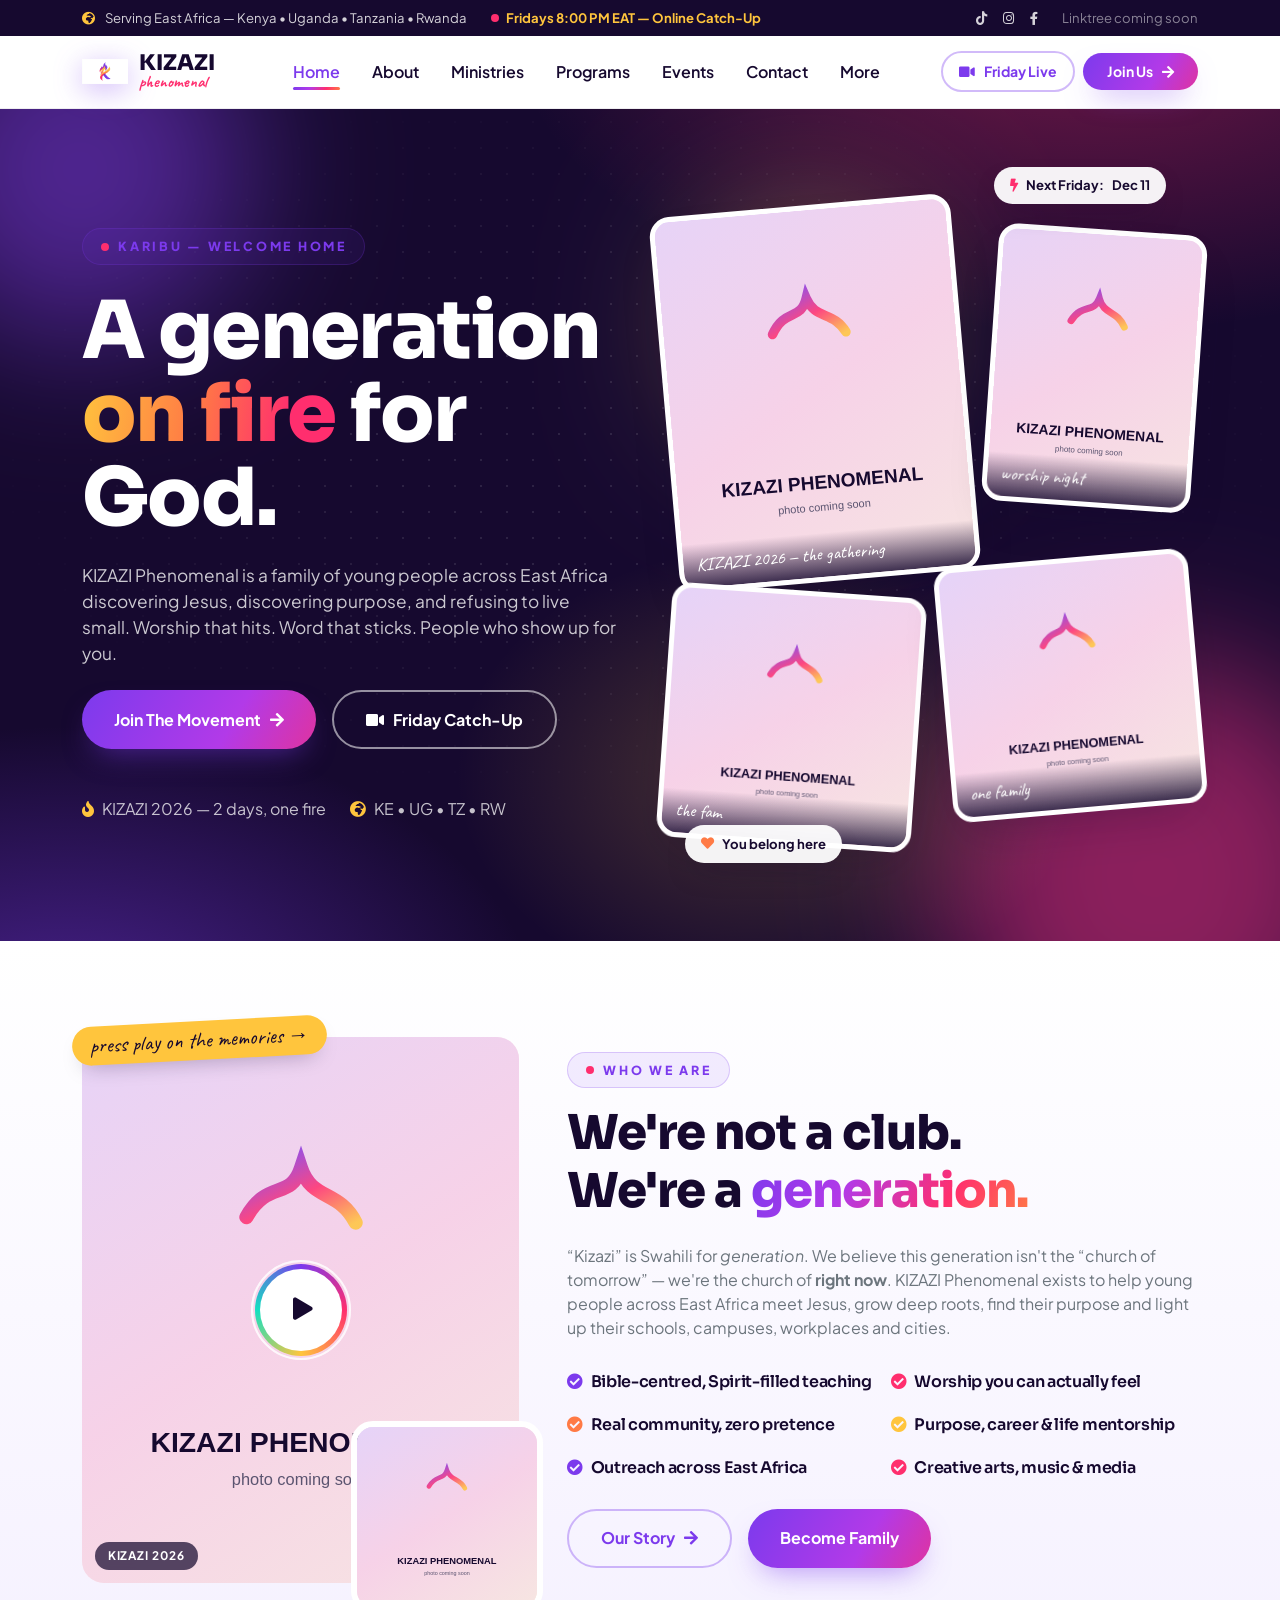
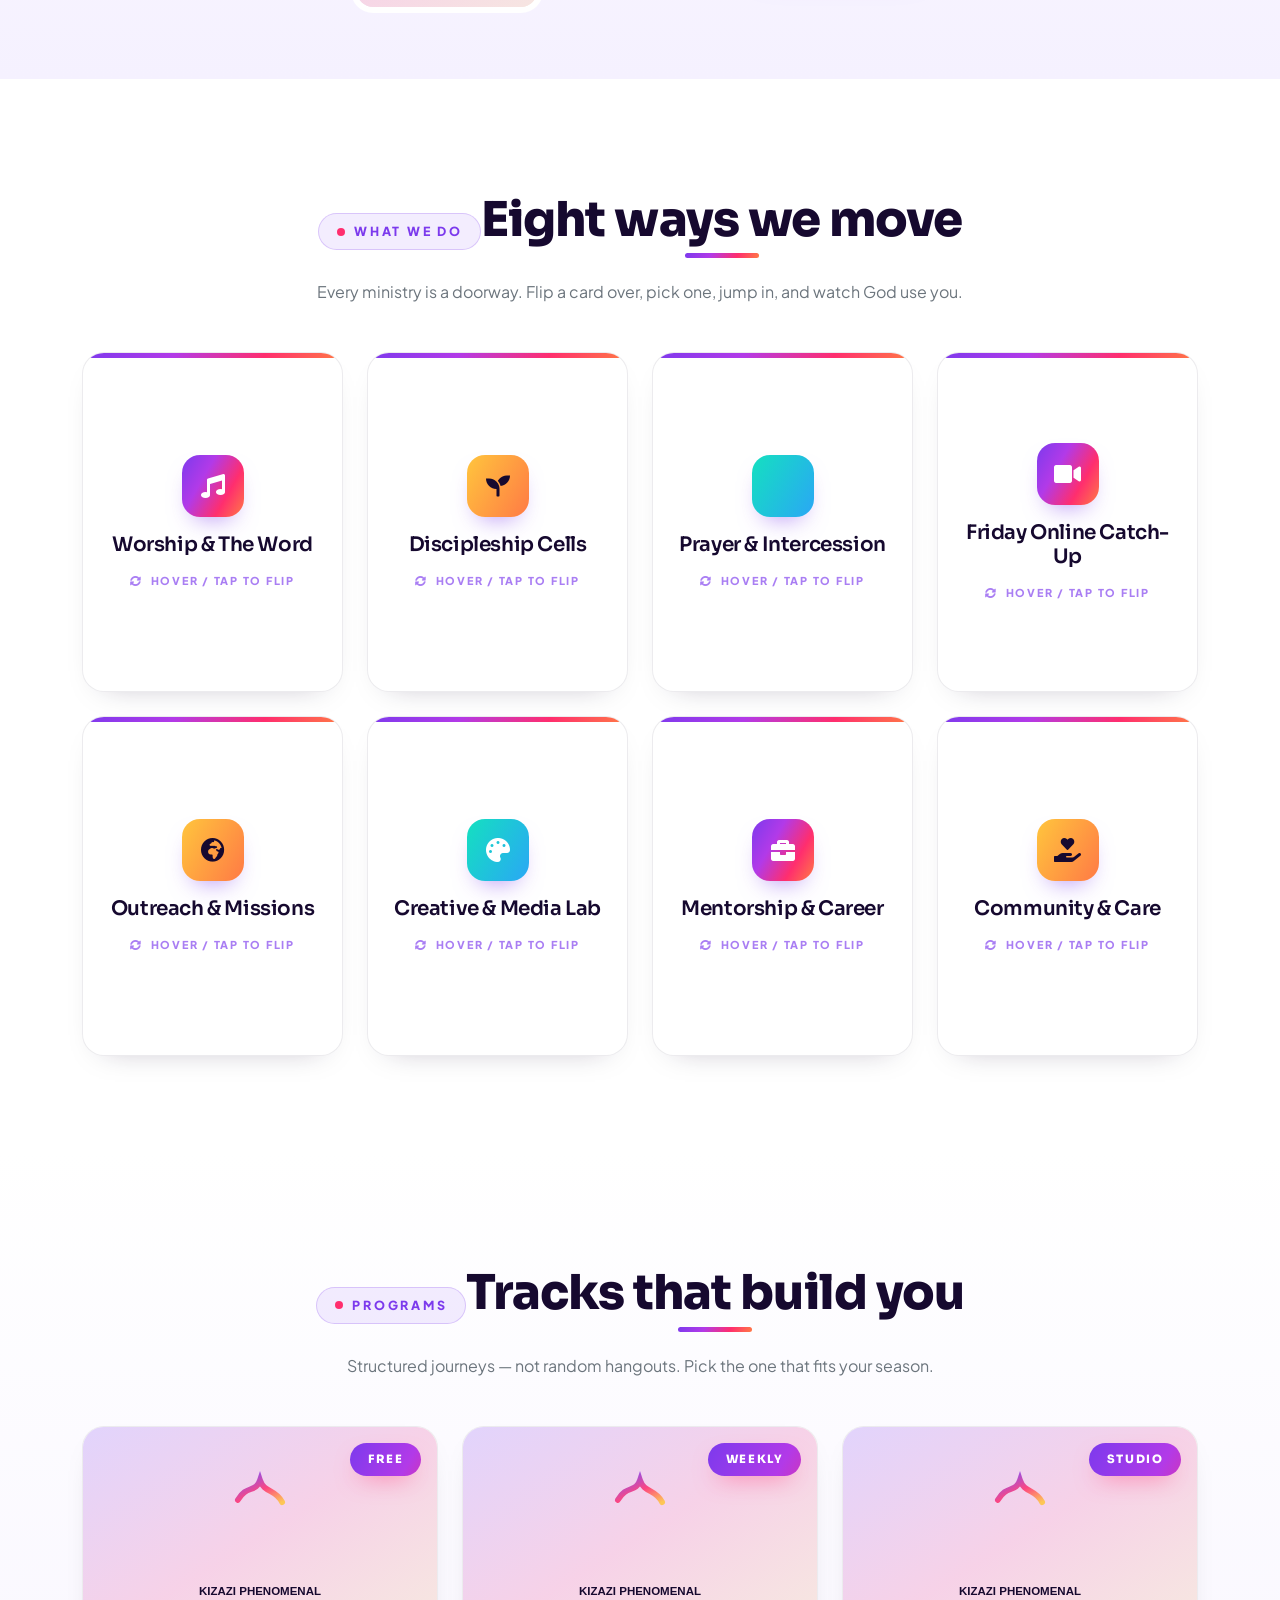
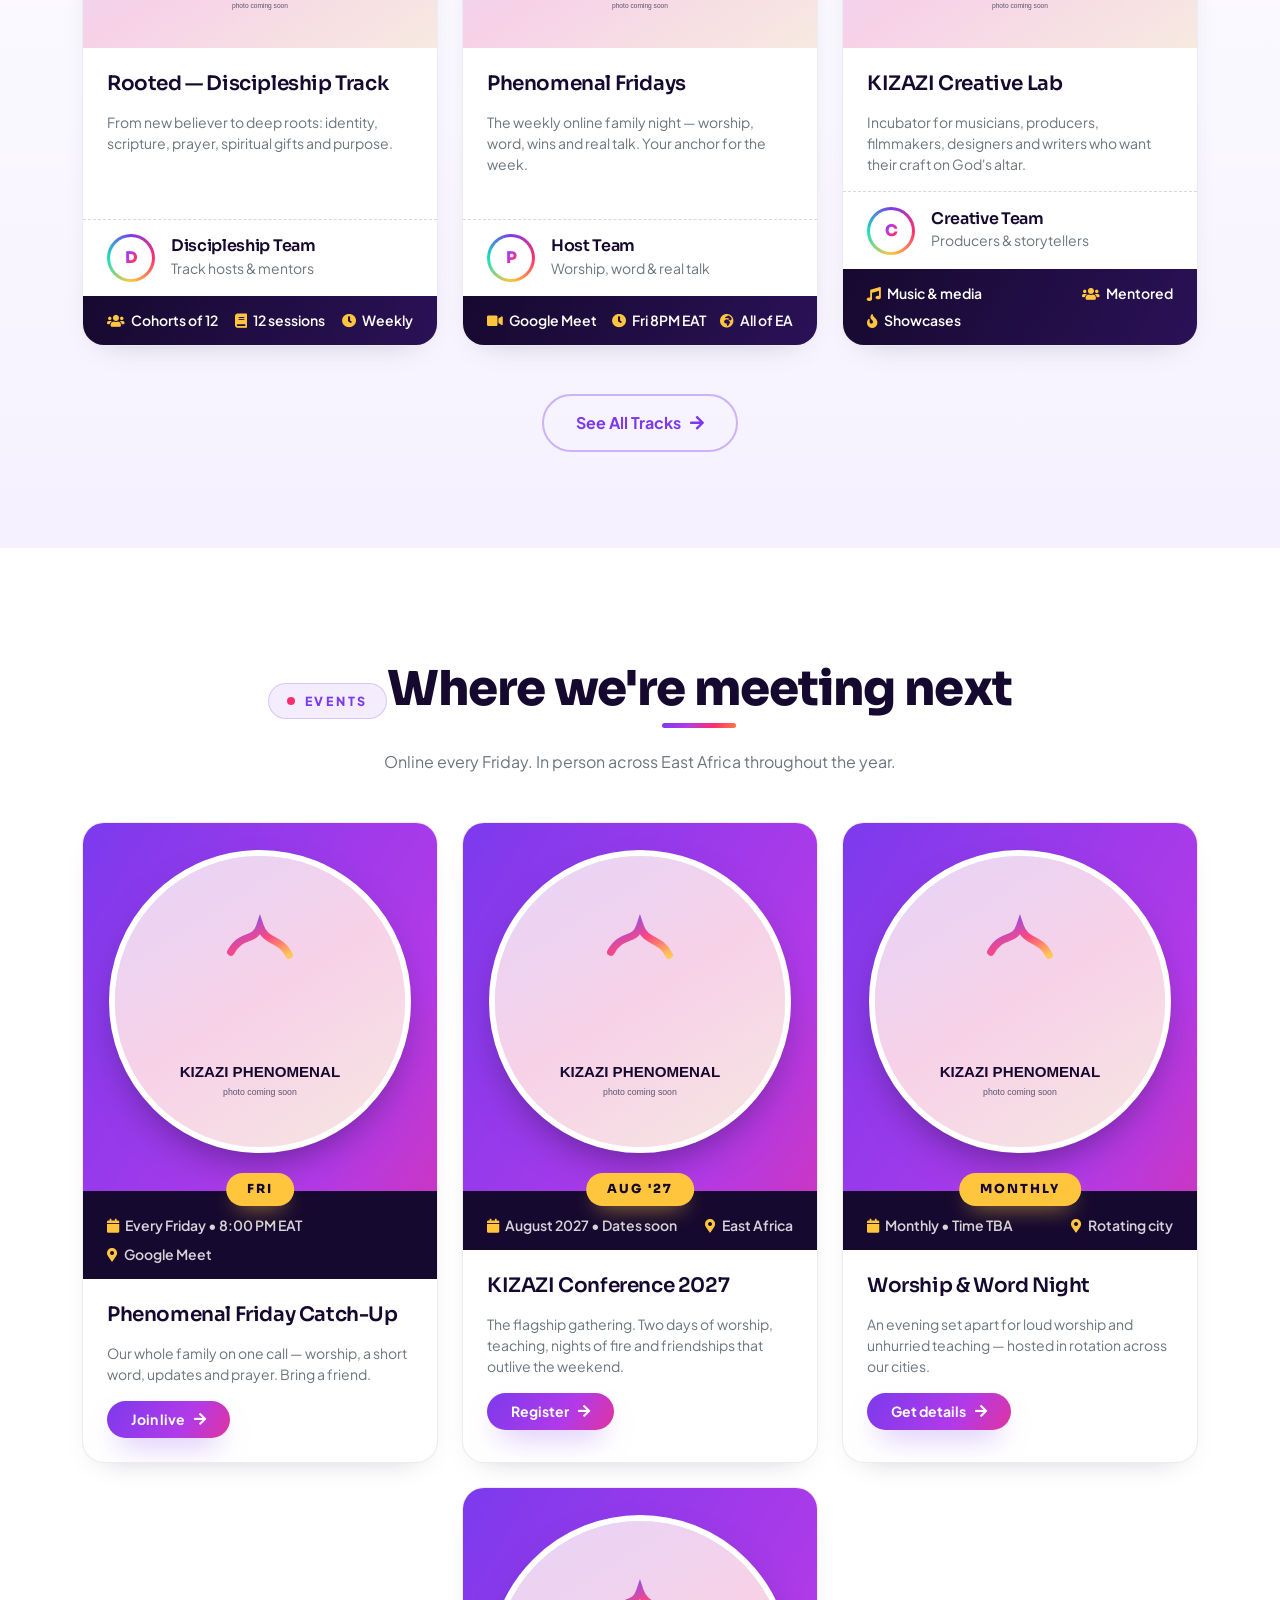
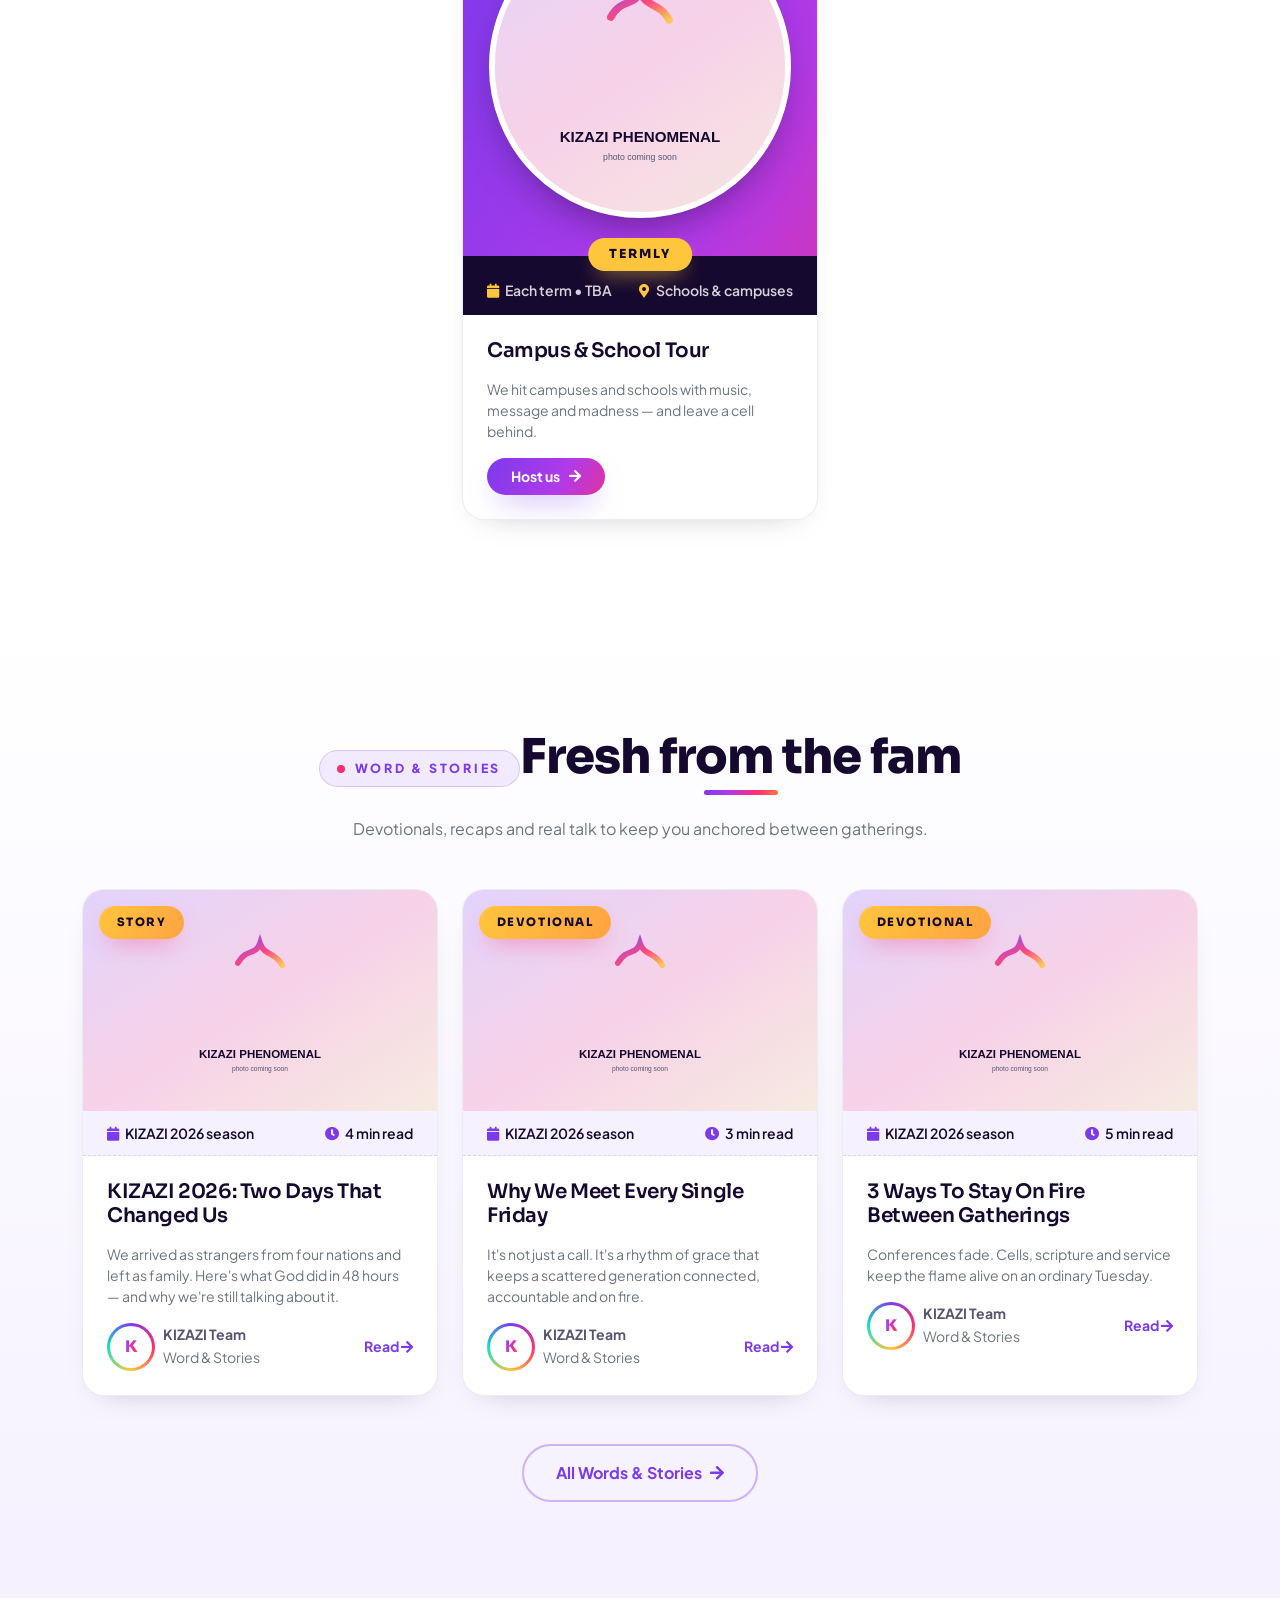
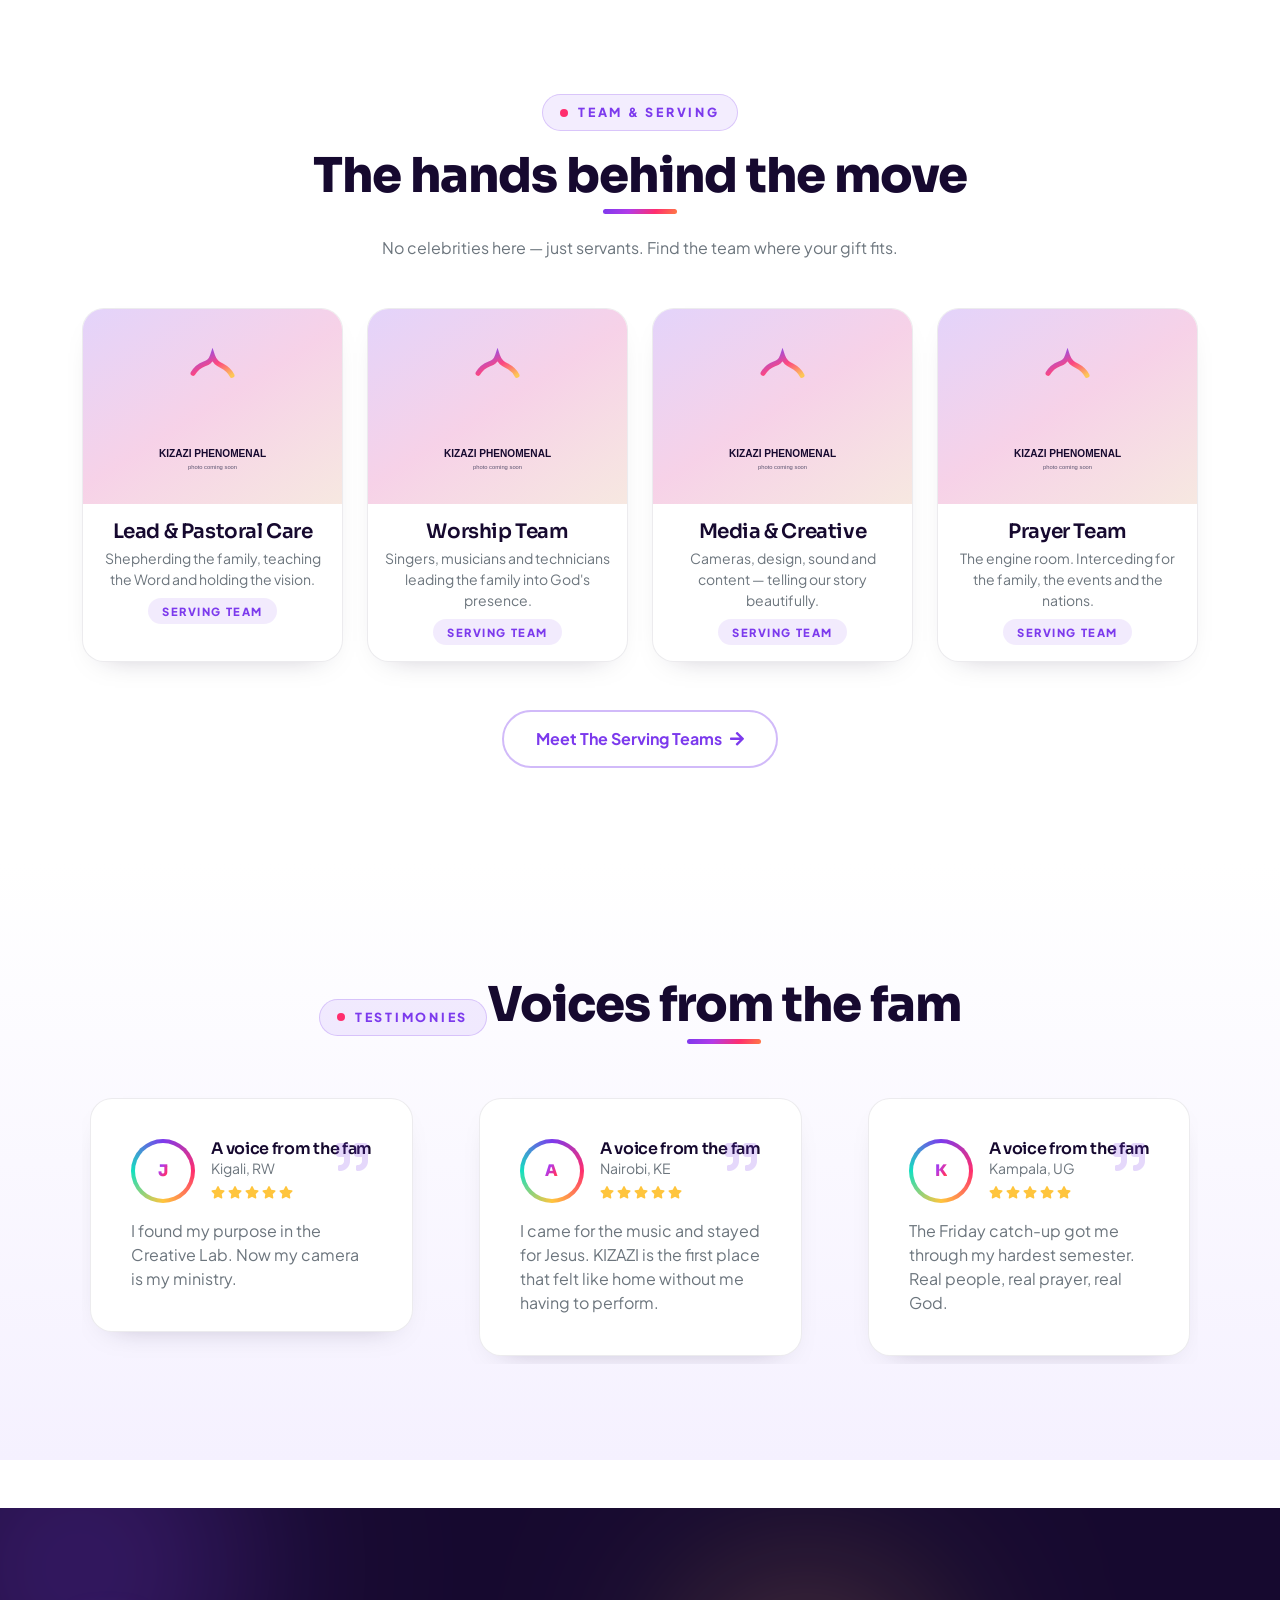
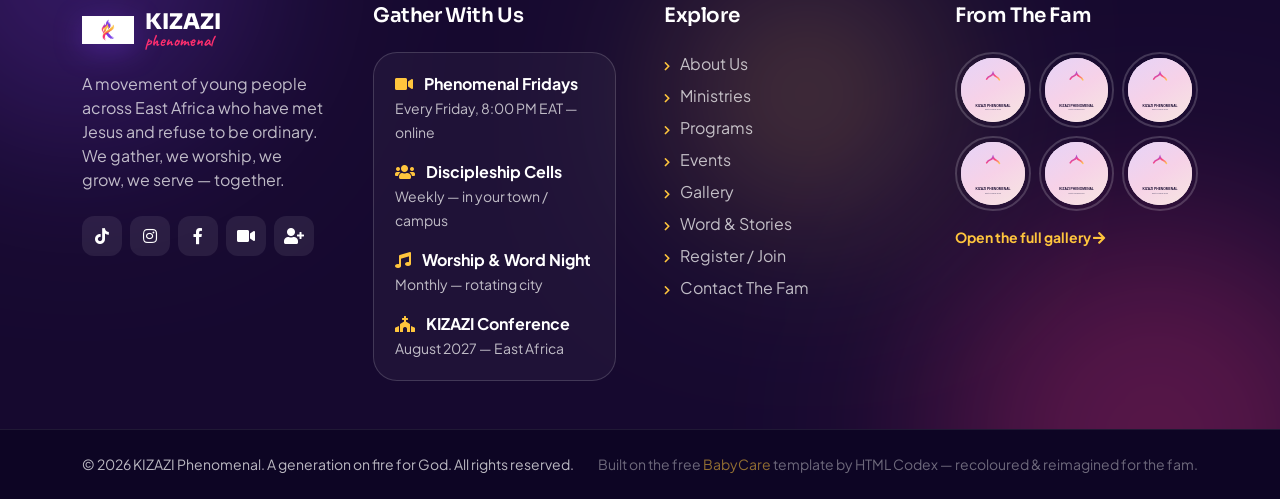
==== commit 178391f2: "Energetic redesign following BabyCare template structure Template structure: - index.html now follow" ====
--- a/index.html
+++ b/index.html
@@ -67,7 +67,10 @@
             </div>
         </nav>
 
+        <!-- Hero Start -->
         <section class="kz-hero py-5">
+            <span class="kz-orb a" aria-hidden="true"></span><span class="kz-orb b" aria-hidden="true"></span><span class="kz-orb c" aria-hidden="true"></span>
+            <span class="kz-sparkle" aria-hidden="true" style="left:7%;top:18%;--sd:0.0s;--ss:1.0"></span><span class="kz-sparkle g" aria-hidden="true" style="left:14%;top:66%;--sd:0.9s;--ss:0.7"></span><span class="kz-sparkle" aria-hidden="true" style="left:21%;top:32%;--sd:1.7s;--ss:1.2"></span><span class="kz-sparkle g" aria-hidden="true" style="left:30%;top:76%;--sd:0.4s;--ss:0.9"></span><span class="kz-sparkle" aria-hidden="true" style="left:39%;top:14%;--sd:2.3s;--ss:0.7"></span><span class="kz-sparkle" aria-hidden="true" style="left:48%;top:58%;--sd:1.2s;--ss:1.1"></span><span class="kz-sparkle g" aria-hidden="true" style="left:57%;top:70%;--sd:2.7s;--ss:0.8"></span><span class="kz-sparkle" aria-hidden="true" style="left:65%;top:22%;--sd:0.6s;--ss:1.0"></span><span class="kz-sparkle" aria-hidden="true" style="left:73%;top:48%;--sd:1.5s;--ss:0.7"></span><span class="kz-sparkle g" aria-hidden="true" style="left:82%;top:16%;--sd:2.1s;--ss:1.2"></span><span class="kz-sparkle" aria-hidden="true" style="left:90%;top:62%;--sd:0.3s;--ss:0.8"></span><span class="kz-sparkle g" aria-hidden="true" style="left:52%;top:36%;--sd:1.9s;--ss:0.6"></span>
             <div class="container py-5 position-relative">
                 <div class="row g-5 align-items-center">
                     <div class="col-lg-6">
@@ -108,16 +111,20 @@
                 </div>
             </div>
         </section>
-        <div class="kz-marquee"><div class="kz-marquee-track"><span>Worship <i class='fas fa-fire'></i></span><span>The Word <i class='fas fa-fire'></i></span><span>Real Community <i class='fas fa-fire'></i></span><span>Purpose <i class='fas fa-fire'></i></span><span>Prayer <i class='fas fa-fire'></i></span><span>KIZAZI 2026 <i class='fas fa-fire'></i></span><span>Creative Arts <i class='fas fa-fire'></i></span><span>Mentorship <i class='fas fa-fire'></i></span><span>Outreach <i class='fas fa-fire'></i></span><span>Friday Catch-Up <i class='fas fa-fire'></i></span><span>East Africa <i class='fas fa-fire'></i></span><span>On Fire <i class='fas fa-fire'></i></span></div></div>
-
+        <!-- Hero End -->
+
+        <!-- About Start -->
         <section class="py-5 kz-tint">
             <div class="container py-5">
                 <div class="row g-5 align-items-center">
                     <div class="col-lg-5">
-                        <div class="position-relative">
+                        <div class="position-relative kz-play-photo">
                             <div class="kz-photo" style="aspect-ratio:4/5"><img data-drive="138YqINm17FRZL1_guRj83Am0GF9QRV-n" data-drive-w="900" class="" alt="KIZAZI 2026 moment" loading="lazy" ><span class="kz-photo-tag">KIZAZI 2026</span></div>
-                            <div class="kz-photo position-absolute d-none d-md-block" style="width:44%;right:-24px;bottom:-30px;aspect-ratio:1/1;border:6px solid #fff"><img data-drive="1N8Y4GFV3USaz65XVOQLyW-uUqNxxcyFC" data-drive-w="600" class="" alt="KIZAZI community" loading="lazy" ></div>
-                            <span class="kz-sticker position-absolute" style="top:-16px;left:-10px">this is family &rarr;</span>
+                            <a href="gallery.html" class="kz-play" aria-label="Relive KIZAZI 2026 in the gallery">
+                                <span class="kz-ring kz-ring-lg"><span class="kz-avatar"><i class="fas fa-play"></i></span></span>
+                            </a>
+                            <div class="kz-photo position-absolute d-none d-md-block" style="width:44%;right:-24px;bottom:-30px;aspect-ratio:1/1;border:6px solid #fff;z-index:4"><img data-drive="1N8Y4GFV3USaz65XVOQLyW-uUqNxxcyFC" data-drive-w="600" class="" alt="KIZAZI community" loading="lazy" ></div>
+                            <span class="kz-sticker position-absolute" style="top:-16px;left:-10px;z-index:4">press play on the memories &rarr;</span>
                         </div>
                     </div>
                     <div class="col-lg-7">
@@ -143,90 +150,81 @@
                 </div>
             </div>
         </section>
-
-        <section class="py-5" style="background:var(--kz-ink)">
-            <div class="container py-4">
-                <div class="row g-4 text-center">
-                    <div class="col-6 col-lg-3 kz-stat"><div class="num kz-count" data-count="500" data-suffix="+">0</div><div class="lbl mt-2">Young people reached</div></div>
-                    <div class="col-6 col-lg-3 kz-stat"><div class="num kz-count" data-count="4">0</div><div class="lbl mt-2">Nations &amp; counting</div></div>
-                    <div class="col-6 col-lg-3 kz-stat"><div class="num kz-count" data-count="52">0</div><div class="lbl mt-2">Fridays a year, online</div></div>
-                    <div class="col-6 col-lg-3 kz-stat"><div class="num kz-count" data-count="1">0</div><div class="lbl mt-2">Mission: make Jesus famous</div></div>
-                </div>
-            </div>
-        </section>
-
+        <!-- About End -->
+
+        <!-- Service Start -->
         <section class="py-5">
             <div class="container py-5">
-                <div class="mb-5 text-center mx-auto" style="max-width:760px"><span class="kz-eyebrow"><span class="dot"></span>What we do</span><h2 class="display-5 mt-3 kz-section-title">Eight ways we move</h2><p class="text-muted mt-4 mx-auto">Every ministry is a doorway. Pick one, jump in, and watch God use you.</p></div>
+                <div class="mb-5 text-center mx-auto" style="max-width:760px"><span class="kz-eyebrow"><span class="dot"></span>What we do</span><h2 class="display-5 mt-3 kz-section-title">Eight ways we move</h2><p class="text-muted mt-4 mx-auto">Every ministry is a doorway. Flip a card over, pick one, jump in, and watch God use you.</p></div>
                 <div class="row g-4">
-                    <div class="col-md-6 col-xl-3"><div class="kz-card h-100 p-4"><div class="kz-icon  mb-3"><i class="fas fa-music"></i></div><h4 class="h5">Worship & The Word</h4><p class="text-muted mb-0 small">Loud, honest, Spirit-led worship and Bible teaching that answers real questions &mdash; not just religious slogans.</p></div></div><div class="col-md-6 col-xl-3"><div class="kz-card h-100 p-4"><div class="kz-icon gold mb-3"><i class="fas fa-seedling"></i></div><h4 class="h5">Discipleship Cells</h4><p class="text-muted mb-0 small">Small weekly groups in towns and on campuses where we do life together, study the Word and keep each other accountable.</p></div></div><div class="col-md-6 col-xl-3"><div class="kz-card h-100 p-4"><div class="kz-icon mint mb-3"><i class="fas fa-hands-praying"></i></div><h4 class="h5">Prayer & Intercession</h4><p class="text-muted mb-0 small">A house of prayer for a generation. We contend for our families, cities and nations &mdash; and we expect answers.</p></div></div><div class="col-md-6 col-xl-3"><div class="kz-card h-100 p-4"><div class="kz-icon  mb-3"><i class="fas fa-video"></i></div><h4 class="h5">Friday Online Catch-Up</h4><p class="text-muted mb-0 small">Our weekly digital family night. Word, worship, chats and check-ins from wherever you are in East Africa.</p></div></div><div class="col-md-6 col-xl-3"><div class="kz-card h-100 p-4"><div class="kz-icon gold mb-3"><i class="fas fa-globe-africa"></i></div><h4 class="h5">Outreach & Missions</h4><p class="text-muted mb-0 small">Street evangelism, school visits, community care and cross-border missions. Faith with hands and feet.</p></div></div><div class="col-md-6 col-xl-3"><div class="kz-card h-100 p-4"><div class="kz-icon mint mb-3"><i class="fas fa-palette"></i></div><h4 class="h5">Creative & Media Lab</h4><p class="text-muted mb-0 small">Music, film, design, spoken word and content. We raise creators who tell God's story beautifully.</p></div></div><div class="col-md-6 col-xl-3"><div class="kz-card h-100 p-4"><div class="kz-icon  mb-3"><i class="fas fa-briefcase"></i></div><h4 class="h5">Mentorship & Career</h4><p class="text-muted mb-0 small">Older-and-wiser believers walking with you through school, work, business and life decisions.</p></div></div><div class="col-md-6 col-xl-3"><div class="kz-card h-100 p-4"><div class="kz-icon gold mb-3"><i class="fas fa-hand-holding-heart"></i></div><h4 class="h5">Community & Care</h4><p class="text-muted mb-0 small">Nobody walks alone. Practical support, counselling referrals and a family that shows up.</p></div></div>
-                </div>
-            </div>
-        </section>
-
+                    <div class="col-md-6 col-lg-6 col-xl-3"><div class="kz-flip h-100"><div class="kz-flip-inner"><div class="kz-flip-face kz-flip-front"><div class="kz-icon "><i class="fas fa-music"></i></div><h4 class="h5 mt-3 mb-0">Worship & The Word</h4><span class="kz-flip-hint mt-3"><i class="fas fa-sync-alt me-1"></i> hover / tap to flip</span></div><div class="kz-flip-face kz-flip-back"><h4 class="h5" style="color:#fff">Worship & The Word</h4><p class="my-3 small">Loud, honest, Spirit-led worship and Bible teaching that answers real questions &mdash; not just religious slogans.</p><a href="https://forms.gle/vzRJrigBHCNormVA9" target="_blank" rel="noopener" class="btn-kz btn-kz-ghost btn-sm px-4 py-2">Get Involved <i class="fas fa-arrow-right"></i></a></div></div></div></div><div class="col-md-6 col-lg-6 col-xl-3"><div class="kz-flip h-100"><div class="kz-flip-inner"><div class="kz-flip-face kz-flip-front"><div class="kz-icon gold"><i class="fas fa-seedling"></i></div><h4 class="h5 mt-3 mb-0">Discipleship Cells</h4><span class="kz-flip-hint mt-3"><i class="fas fa-sync-alt me-1"></i> hover / tap to flip</span></div><div class="kz-flip-face kz-flip-back"><h4 class="h5" style="color:#fff">Discipleship Cells</h4><p class="my-3 small">Small weekly groups in towns and on campuses where we do life together, study the Word and keep each other accountable.</p><a href="https://forms.gle/vzRJrigBHCNormVA9" target="_blank" rel="noopener" class="btn-kz btn-kz-ghost btn-sm px-4 py-2">Get Involved <i class="fas fa-arrow-right"></i></a></div></div></div></div><div class="col-md-6 col-lg-6 col-xl-3"><div class="kz-flip h-100"><div class="kz-flip-inner"><div class="kz-flip-face kz-flip-front"><div class="kz-icon mint"><i class="fas fa-hands-praying"></i></div><h4 class="h5 mt-3 mb-0">Prayer & Intercession</h4><span class="kz-flip-hint mt-3"><i class="fas fa-sync-alt me-1"></i> hover / tap to flip</span></div><div class="kz-flip-face kz-flip-back"><h4 class="h5" style="color:#fff">Prayer & Intercession</h4><p class="my-3 small">A house of prayer for a generation. We contend for our families, cities and nations &mdash; and we expect answers.</p><a href="https://forms.gle/vzRJrigBHCNormVA9" target="_blank" rel="noopener" class="btn-kz btn-kz-ghost btn-sm px-4 py-2">Get Involved <i class="fas fa-arrow-right"></i></a></div></div></div></div><div class="col-md-6 col-lg-6 col-xl-3"><div class="kz-flip h-100"><div class="kz-flip-inner"><div class="kz-flip-face kz-flip-front"><div class="kz-icon "><i class="fas fa-video"></i></div><h4 class="h5 mt-3 mb-0">Friday Online Catch-Up</h4><span class="kz-flip-hint mt-3"><i class="fas fa-sync-alt me-1"></i> hover / tap to flip</span></div><div class="kz-flip-face kz-flip-back"><h4 class="h5" style="color:#fff">Friday Online Catch-Up</h4><p class="my-3 small">Our weekly digital family night. Word, worship, chats and check-ins from wherever you are in East Africa.</p><a href="https://forms.gle/vzRJrigBHCNormVA9" target="_blank" rel="noopener" class="btn-kz btn-kz-ghost btn-sm px-4 py-2">Get Involved <i class="fas fa-arrow-right"></i></a></div></div></div></div><div class="col-md-6 col-lg-6 col-xl-3"><div class="kz-flip h-100"><div class="kz-flip-inner"><div class="kz-flip-face kz-flip-front"><div class="kz-icon gold"><i class="fas fa-globe-africa"></i></div><h4 class="h5 mt-3 mb-0">Outreach & Missions</h4><span class="kz-flip-hint mt-3"><i class="fas fa-sync-alt me-1"></i> hover / tap to flip</span></div><div class="kz-flip-face kz-flip-back"><h4 class="h5" style="color:#fff">Outreach & Missions</h4><p class="my-3 small">Street evangelism, school visits, community care and cross-border missions. Faith with hands and feet.</p><a href="https://forms.gle/vzRJrigBHCNormVA9" target="_blank" rel="noopener" class="btn-kz btn-kz-ghost btn-sm px-4 py-2">Get Involved <i class="fas fa-arrow-right"></i></a></div></div></div></div><div class="col-md-6 col-lg-6 col-xl-3"><div class="kz-flip h-100"><div class="kz-flip-inner"><div class="kz-flip-face kz-flip-front"><div class="kz-icon mint"><i class="fas fa-palette"></i></div><h4 class="h5 mt-3 mb-0">Creative & Media Lab</h4><span class="kz-flip-hint mt-3"><i class="fas fa-sync-alt me-1"></i> hover / tap to flip</span></div><div class="kz-flip-face kz-flip-back"><h4 class="h5" style="color:#fff">Creative & Media Lab</h4><p class="my-3 small">Music, film, design, spoken word and content. We raise creators who tell God's story beautifully.</p><a href="https://forms.gle/vzRJrigBHCNormVA9" target="_blank" rel="noopener" class="btn-kz btn-kz-ghost btn-sm px-4 py-2">Get Involved <i class="fas fa-arrow-right"></i></a></div></div></div></div><div class="col-md-6 col-lg-6 col-xl-3"><div class="kz-flip h-100"><div class="kz-flip-inner"><div class="kz-flip-face kz-flip-front"><div class="kz-icon "><i class="fas fa-briefcase"></i></div><h4 class="h5 mt-3 mb-0">Mentorship & Career</h4><span class="kz-flip-hint mt-3"><i class="fas fa-sync-alt me-1"></i> hover / tap to flip</span></div><div class="kz-flip-face kz-flip-back"><h4 class="h5" style="color:#fff">Mentorship & Career</h4><p class="my-3 small">Older-and-wiser believers walking with you through school, work, business and life decisions.</p><a href="https://forms.gle/vzRJrigBHCNormVA9" target="_blank" rel="noopener" class="btn-kz btn-kz-ghost btn-sm px-4 py-2">Get Involved <i class="fas fa-arrow-right"></i></a></div></div></div></div><div class="col-md-6 col-lg-6 col-xl-3"><div class="kz-flip h-100"><div class="kz-flip-inner"><div class="kz-flip-face kz-flip-front"><div class="kz-icon gold"><i class="fas fa-hand-holding-heart"></i></div><h4 class="h5 mt-3 mb-0">Community & Care</h4><span class="kz-flip-hint mt-3"><i class="fas fa-sync-alt me-1"></i> hover / tap to flip</span></div><div class="kz-flip-face kz-flip-back"><h4 class="h5" style="color:#fff">Community & Care</h4><p class="my-3 small">Nobody walks alone. Practical support, counselling referrals and a family that shows up.</p><a href="https://forms.gle/vzRJrigBHCNormVA9" target="_blank" rel="noopener" class="btn-kz btn-kz-ghost btn-sm px-4 py-2">Get Involved <i class="fas fa-arrow-right"></i></a></div></div></div></div>
+                </div>
+            </div>
+        </section>
+        <!-- Service End -->
+
+        <!-- Programs Start -->
         <section class="py-5 kz-tint">
             <div class="container py-5">
                 <div class="mb-5 text-center mx-auto" style="max-width:760px"><span class="kz-eyebrow"><span class="dot"></span>Programs</span><h2 class="display-5 mt-3 kz-section-title">Tracks that build you</h2><p class="text-muted mt-4 mx-auto">Structured journeys &mdash; not random hangouts. Pick the one that fits your season.</p></div>
-                <div class="row g-4">
-                    <div class="col-md-6 col-xl-4"><div class="kz-card h-100"><div class="kz-photo" style="aspect-ratio:16/10;border-radius:0"><img data-drive="1lsHDY2-8zHeowao8Rs78H3ZgZaLh8672" data-drive-w="800" class="" alt="Rooted — Discipleship Track" loading="lazy" ><span class="kz-photo-tag">12-week track</span></div><div class="p-4"><h4 class="h5">Rooted — Discipleship Track</h4><p class="text-muted small mb-3">From new believer to deep roots: identity, scripture, prayer, spiritual gifts and purpose.</p><div class="d-flex flex-wrap gap-3"><small class="text-muted"><i class="fas fa-users me-1" style="color:var(--kz-violet)"></i>Cohorts of 12</small><small class="text-muted"><i class="fas fa-book me-1" style="color:var(--kz-violet)"></i>12 sessions</small><small class="text-muted"><i class="fas fa-clock me-1" style="color:var(--kz-violet)"></i>Weekly</small></div><a href="https://forms.gle/vzRJrigBHCNormVA9" target="_blank" rel="noopener" class="btn-kz btn-kz-line btn-sm px-3 py-2 mt-3">Join this track</a></div></div></div><div class="col-md-6 col-xl-4"><div class="kz-card h-100"><div class="kz-photo" style="aspect-ratio:16/10;border-radius:0"><img data-drive="1A3iWtP0uMt94OvJVoQjdkR2I6kI9_41w" data-drive-w="800" class="" alt="Phenomenal Fridays" loading="lazy" ><span class="kz-photo-tag">Weekly</span></div><div class="p-4"><h4 class="h5">Phenomenal Fridays</h4><p class="text-muted small mb-3">The weekly online family night &mdash; worship, word, wins and real talk. Your anchor for the week.</p><div class="d-flex flex-wrap gap-3"><small class="text-muted"><i class="fas fa-video me-1" style="color:var(--kz-violet)"></i>Google Meet</small><small class="text-muted"><i class="fas fa-clock me-1" style="color:var(--kz-violet)"></i>Fri 8PM EAT</small><small class="text-muted"><i class="fas fa-globe-africa me-1" style="color:var(--kz-violet)"></i>All of EA</small></div><a href="https://forms.gle/vzRJrigBHCNormVA9" target="_blank" rel="noopener" class="btn-kz btn-kz-line btn-sm px-3 py-2 mt-3">Join this track</a></div></div></div><div class="col-md-6 col-xl-4"><div class="kz-card h-100"><div class="kz-photo" style="aspect-ratio:16/10;border-radius:0"><img data-drive="1r53IGVmSRyDSz9Xx9Wysnz8V_wQ20OAF" data-drive-w="800" class="" alt="KIZAZI Creative Lab" loading="lazy" ><span class="kz-photo-tag">Creative</span></div><div class="p-4"><h4 class="h5">KIZAZI Creative Lab</h4><p class="text-muted small mb-3">Incubator for musicians, producers, filmmakers, designers and writers who want their craft on God's altar.</p><div class="d-flex flex-wrap gap-3"><small class="text-muted"><i class="fas fa-music me-1" style="color:var(--kz-violet)"></i>Music & media</small><small class="text-muted"><i class="fas fa-users me-1" style="color:var(--kz-violet)"></i>Mentored</small><small class="text-muted"><i class="fas fa-fire me-1" style="color:var(--kz-violet)"></i>Showcases</small></div><a href="https://forms.gle/vzRJrigBHCNormVA9" target="_blank" rel="noopener" class="btn-kz btn-kz-line btn-sm px-3 py-2 mt-3">Join this track</a></div></div></div>
+                <div class="row g-4 justify-content-center">
+                    <div class="col-md-6 col-lg-6 col-xl-4"><div class="kz-card kz-program h-100"><div class="kz-program-img"><div class="kz-photo" style="aspect-ratio:16/10;border-radius:0"><img data-drive="1lsHDY2-8zHeowao8Rs78H3ZgZaLh8672" data-drive-w="800" class="" alt="Rooted — Discipleship Track" loading="lazy" ></div><span class="kz-rate">FREE</span></div><div class="p-4 pb-3"><a href="programs.html" class="h5 kz-title-link">Rooted — Discipleship Track</a><p class="text-muted small mt-3 mb-0">From new believer to deep roots: identity, scripture, prayer, spiritual gifts and purpose.</p></div><div class="kz-program-lead"><span class="kz-ring kz-ring-xs"><span class="kz-avatar"><span class="l">D</span></span></span><div class="ms-3"><h6 class="mb-0">Discipleship Team</h6><small class="text-muted">Track hosts & mentors</small></div></div><div class="kz-program-meta"><small><i class="fas fa-users me-1" style="color:var(--kz-gold)"></i> Cohorts of 12</small><small><i class="fas fa-book me-1" style="color:var(--kz-gold)"></i> 12 sessions</small><small><i class="fas fa-clock me-1" style="color:var(--kz-gold)"></i> Weekly</small></div></div></div><div class="col-md-6 col-lg-6 col-xl-4"><div class="kz-card kz-program h-100"><div class="kz-program-img"><div class="kz-photo" style="aspect-ratio:16/10;border-radius:0"><img data-drive="1A3iWtP0uMt94OvJVoQjdkR2I6kI9_41w" data-drive-w="800" class="" alt="Phenomenal Fridays" loading="lazy" ></div><span class="kz-rate">WEEKLY</span></div><div class="p-4 pb-3"><a href="programs.html" class="h5 kz-title-link">Phenomenal Fridays</a><p class="text-muted small mt-3 mb-0">The weekly online family night &mdash; worship, word, wins and real talk. Your anchor for the week.</p></div><div class="kz-program-lead"><span class="kz-ring kz-ring-xs"><span class="kz-avatar"><span class="l">P</span></span></span><div class="ms-3"><h6 class="mb-0">Host Team</h6><small class="text-muted">Worship, word & real talk</small></div></div><div class="kz-program-meta"><small><i class="fas fa-video me-1" style="color:var(--kz-gold)"></i> Google Meet</small><small><i class="fas fa-clock me-1" style="color:var(--kz-gold)"></i> Fri 8PM EAT</small><small><i class="fas fa-globe-africa me-1" style="color:var(--kz-gold)"></i> All of EA</small></div></div></div><div class="col-md-6 col-lg-6 col-xl-4"><div class="kz-card kz-program h-100"><div class="kz-program-img"><div class="kz-photo" style="aspect-ratio:16/10;border-radius:0"><img data-drive="1r53IGVmSRyDSz9Xx9Wysnz8V_wQ20OAF" data-drive-w="800" class="" alt="KIZAZI Creative Lab" loading="lazy" ></div><span class="kz-rate">STUDIO</span></div><div class="p-4 pb-3"><a href="programs.html" class="h5 kz-title-link">KIZAZI Creative Lab</a><p class="text-muted small mt-3 mb-0">Incubator for musicians, producers, filmmakers, designers and writers who want their craft on God's altar.</p></div><div class="kz-program-lead"><span class="kz-ring kz-ring-xs"><span class="kz-avatar"><span class="l">C</span></span></span><div class="ms-3"><h6 class="mb-0">Creative Team</h6><small class="text-muted">Producers & storytellers</small></div></div><div class="kz-program-meta"><small><i class="fas fa-music me-1" style="color:var(--kz-gold)"></i> Music & media</small><small><i class="fas fa-users me-1" style="color:var(--kz-gold)"></i> Mentored</small><small><i class="fas fa-fire me-1" style="color:var(--kz-gold)"></i> Showcases</small></div></div></div>
                 </div>
                 <div class="text-center mt-5"><a href="programs.html" class="btn-kz btn-kz-line">See All Tracks <i class="fas fa-arrow-right"></i></a></div>
             </div>
         </section>
-
+        <!-- Program End -->
+
+        <!-- Events Start -->
         <section class="py-5">
             <div class="container py-5">
                 <div class="mb-5 text-center mx-auto" style="max-width:760px"><span class="kz-eyebrow"><span class="dot"></span>Events</span><h2 class="display-5 mt-3 kz-section-title">Where we're meeting next</h2><p class="text-muted mt-4 mx-auto">Online every Friday. In person across East Africa throughout the year.</p></div>
-                <div class="row g-4">
-                    <div class="col-md-6 col-xl-4"><div class="kz-card h-100"><div class="kz-photo" style="aspect-ratio:16/10;border-radius:0"><img data-drive="1KaN84BydKGM5gLShYPGwn_gg9lPyRmzh" data-drive-w="800" class="" alt="Phenomenal Friday Catch-Up" loading="lazy" ><span class="kz-photo-tag">Weekly</span></div><div class="p-4"><h4 class="h5">Phenomenal Friday Catch-Up</h4><p class="text-muted small mb-3">Our whole family on one call &mdash; worship, a short word, updates and prayer. Bring a friend.</p><div class="d-flex flex-column gap-2 small mb-3"><span><i class="fas fa-calendar-day me-2" style="color:var(--kz-violet)"></i>Every Friday &bull; 8:00 PM EAT</span><span><i class="fas fa-map-marker-alt me-2" style="color:var(--kz-magenta)"></i>Google Meet</span></div><a href="https://meet.google.com/mcr-fupc-buw" target="_blank" rel="noopener" class="btn-kz btn-sm px-4 py-2">Join live <i class="fas fa-arrow-right"></i></a></div></div></div><div class="col-md-6 col-xl-4"><div class="kz-card h-100"><div class="kz-photo" style="aspect-ratio:16/10;border-radius:0"><img data-drive="18VifyAxl_4l920PrnaGl07SSti9f8Q_e" data-drive-w="800" class="" alt="KIZAZI Conference 2027" loading="lazy" ><span class="kz-photo-tag">Annual</span></div><div class="p-4"><h4 class="h5">KIZAZI Conference 2027</h4><p class="text-muted small mb-3">The flagship gathering. Two days of worship, teaching, nights of fire and friendships that outlive the weekend.</p><div class="d-flex flex-column gap-2 small mb-3"><span><i class="fas fa-calendar-day me-2" style="color:var(--kz-violet)"></i>August 2027 &bull; Dates soon</span><span><i class="fas fa-map-marker-alt me-2" style="color:var(--kz-magenta)"></i>East Africa</span></div><a href="https://forms.gle/vzRJrigBHCNormVA9" target="_blank" rel="noopener" class="btn-kz btn-sm px-4 py-2">Register <i class="fas fa-arrow-right"></i></a></div></div></div><div class="col-md-6 col-xl-4"><div class="kz-card h-100"><div class="kz-photo" style="aspect-ratio:16/10;border-radius:0"><img data-drive="1YL9wWv2xYSE0fdrGLCFTA3CmlO9Q5E5D" data-drive-w="800" class="" alt="Worship & Word Night" loading="lazy" ><span class="kz-photo-tag">Monthly</span></div><div class="p-4"><h4 class="h5">Worship & Word Night</h4><p class="text-muted small mb-3">An evening set apart for loud worship and unhurried teaching &mdash; hosted in rotation across our cities.</p><div class="d-flex flex-column gap-2 small mb-3"><span><i class="fas fa-calendar-day me-2" style="color:var(--kz-violet)"></i>Monthly &bull; Time TBA</span><span><i class="fas fa-map-marker-alt me-2" style="color:var(--kz-magenta)"></i>Rotating city</span></div><a href="https://forms.gle/vzRJrigBHCNormVA9" target="_blank" rel="noopener" class="btn-kz btn-sm px-4 py-2">Get details <i class="fas fa-arrow-right"></i></a></div></div></div>
-                </div>
-            </div>
-        </section>
-
-        <section class="py-5" style="background:var(--kz-ink)">
-            <div class="container py-5">
-                <div class="text-center mb-5">
-                    <span class="kz-eyebrow"><span class="dot"></span>Gallery</span>
-                    <h2 class="display-5 mt-3" style="color:#fff">KIZAZI 2026 in frames</h2>
-                    <p class="mt-4" style="color:rgba(255,255,255,.7)">Two days. Hundreds of young people. One fire. Relive it.</p>
-                </div>
-                <div class="row g-3">
-                    <div class="col-6 col-md-4 col-lg-3"><a href="https://drive.google.com/thumbnail?id=1J5BDRLvnpFOIA0JKbn5MviwyAEQhBaEn&sz=w1200" data-lightbox="home-gal" class="kz-photo d-block" style="aspect-ratio:1/1"><img data-drive="1J5BDRLvnpFOIA0JKbn5MviwyAEQhBaEn" data-drive-w="600" class="" alt="KIZAZI 2026 moment" loading="lazy" ></a></div><div class="col-6 col-md-4 col-lg-3"><a href="https://drive.google.com/thumbnail?id=1NCK66Nzrr546lp8AJ8STAC5xSa-cIJpH&sz=w1200" data-lightbox="home-gal" class="kz-photo d-block" style="aspect-ratio:1/1"><img data-drive="1NCK66Nzrr546lp8AJ8STAC5xSa-cIJpH" data-drive-w="600" class="" alt="KIZAZI 2026 moment" loading="lazy" ></a></div><div class="col-6 col-md-4 col-lg-3"><a href="https://drive.google.com/thumbnail?id=1CTKDKQKLMM9d3GpFd2x6o_h4zNUTZmsD&sz=w1200" data-lightbox="home-gal" class="kz-photo d-block" style="aspect-ratio:1/1"><img data-drive="1CTKDKQKLMM9d3GpFd2x6o_h4zNUTZmsD" data-drive-w="600" class="" alt="KIZAZI 2026 moment" loading="lazy" ></a></div><div class="col-6 col-md-4 col-lg-3"><a href="https://drive.google.com/thumbnail?id=10dj_djGdcTMdxexY8rUn70k_hNgxZtVL&sz=w1200" data-lightbox="home-gal" class="kz-photo d-block" style="aspect-ratio:1/1"><img data-drive="10dj_djGdcTMdxexY8rUn70k_hNgxZtVL" data-drive-w="600" class="" alt="KIZAZI 2026 moment" loading="lazy" ></a></div><div class="col-6 col-md-4 col-lg-3"><a href="https://drive.google.com/thumbnail?id=1JuDHk07-EF-I6Kx11CJmPBtYuOl1eq9l&sz=w1200" data-lightbox="home-gal" class="kz-photo d-block" style="aspect-ratio:1/1"><img data-drive="1JuDHk07-EF-I6Kx11CJmPBtYuOl1eq9l" data-drive-w="600" class="" alt="KIZAZI 2026 moment" loading="lazy" ></a></div><div class="col-6 col-md-4 col-lg-3"><a href="https://drive.google.com/thumbnail?id=1R9jm7BWDV-W22ASIHvRY_idhTjRFFIB3&sz=w1200" data-lightbox="home-gal" class="kz-photo d-block" style="aspect-ratio:1/1"><img data-drive="1R9jm7BWDV-W22ASIHvRY_idhTjRFFIB3" data-drive-w="600" class="" alt="KIZAZI 2026 moment" loading="lazy" ></a></div><div class="col-6 col-md-4 col-lg-3"><a href="https://drive.google.com/thumbnail?id=11q6L_hiO0Y9Ta_Fsfq4qp5mPjluvtAxd&sz=w1200" data-lightbox="home-gal" class="kz-photo d-block" style="aspect-ratio:1/1"><img data-drive="11q6L_hiO0Y9Ta_Fsfq4qp5mPjluvtAxd" data-drive-w="600" class="" alt="KIZAZI 2026 moment" loading="lazy" ></a></div><div class="col-6 col-md-4 col-lg-3"><a href="https://drive.google.com/thumbnail?id=1o2flLyDHec9o19S6sC9sduj87e5YBr8a&sz=w1200" data-lightbox="home-gal" class="kz-photo d-block" style="aspect-ratio:1/1"><img data-drive="1o2flLyDHec9o19S6sC9sduj87e5YBr8a" data-drive-w="600" class="" alt="KIZAZI 2026 moment" loading="lazy" ></a></div>
-                </div>
-                <div class="text-center mt-5"><a href="gallery.html" class="btn-kz btn-kz-gold">Open Full Gallery <i class="fas fa-images"></i></a></div>
-            </div>
-        </section>
-
+                <div class="row g-4 justify-content-center">
+                    <div class="col-md-6 col-lg-6 col-xl-4"><div class="kz-card kz-event h-100"><div class="kz-event-top"><div class="kz-event-img"><img data-drive="1KaN84BydKGM5gLShYPGwn_gg9lPyRmzh" data-drive-w="800" class="" alt="Phenomenal Friday Catch-Up" loading="lazy" ><a href="https://drive.google.com/thumbnail?id=1KaN84BydKGM5gLShYPGwn_gg9lPyRmzh&sz=w1400" data-lightbox="event-21" class="kz-event-lb" aria-label="Open photo"><i class="fas fa-search-plus fa-2x text-white"></i></a></div><span class="kz-event-date">FRI</span></div><div class="kz-event-bar"><small><i class="fas fa-calendar me-1"></i> Every Friday &bull; 8:00 PM EAT</small><small><i class="fas fa-map-marker-alt me-1"></i> Google Meet</small></div><div class="p-4"><a href="https://meet.google.com/mcr-fupc-buw" target="_blank" rel="noopener" class="h5 kz-title-link">Phenomenal Friday Catch-Up</a><p class="text-muted small mt-3 mb-3">Our whole family on one call &mdash; worship, a short word, updates and prayer. Bring a friend.</p><a href="https://meet.google.com/mcr-fupc-buw" target="_blank" rel="noopener" class="btn-kz btn-sm px-4 py-2">Join live <i class="fas fa-arrow-right"></i></a></div></div></div><div class="col-md-6 col-lg-6 col-xl-4"><div class="kz-card kz-event h-100"><div class="kz-event-top"><div class="kz-event-img"><img data-drive="18VifyAxl_4l920PrnaGl07SSti9f8Q_e" data-drive-w="800" class="" alt="KIZAZI Conference 2027" loading="lazy" ><a href="https://drive.google.com/thumbnail?id=18VifyAxl_4l920PrnaGl07SSti9f8Q_e&sz=w1400" data-lightbox="event-22" class="kz-event-lb" aria-label="Open photo"><i class="fas fa-search-plus fa-2x text-white"></i></a></div><span class="kz-event-date">AUG '27</span></div><div class="kz-event-bar"><small><i class="fas fa-calendar me-1"></i> August 2027 &bull; Dates soon</small><small><i class="fas fa-map-marker-alt me-1"></i> East Africa</small></div><div class="p-4"><a href="https://forms.gle/vzRJrigBHCNormVA9" target="_blank" rel="noopener" class="h5 kz-title-link">KIZAZI Conference 2027</a><p class="text-muted small mt-3 mb-3">The flagship gathering. Two days of worship, teaching, nights of fire and friendships that outlive the weekend.</p><a href="https://forms.gle/vzRJrigBHCNormVA9" target="_blank" rel="noopener" class="btn-kz btn-sm px-4 py-2">Register <i class="fas fa-arrow-right"></i></a></div></div></div><div class="col-md-6 col-lg-6 col-xl-4"><div class="kz-card kz-event h-100"><div class="kz-event-top"><div class="kz-event-img"><img data-drive="1YL9wWv2xYSE0fdrGLCFTA3CmlO9Q5E5D" data-drive-w="800" class="" alt="Worship & Word Night" loading="lazy" ><a href="https://drive.google.com/thumbnail?id=1YL9wWv2xYSE0fdrGLCFTA3CmlO9Q5E5D&sz=w1400" data-lightbox="event-23" class="kz-event-lb" aria-label="Open photo"><i class="fas fa-search-plus fa-2x text-white"></i></a></div><span class="kz-event-date">MONTHLY</span></div><div class="kz-event-bar"><small><i class="fas fa-calendar me-1"></i> Monthly &bull; Time TBA</small><small><i class="fas fa-map-marker-alt me-1"></i> Rotating city</small></div><div class="p-4"><a href="https://forms.gle/vzRJrigBHCNormVA9" target="_blank" rel="noopener" class="h5 kz-title-link">Worship & Word Night</a><p class="text-muted small mt-3 mb-3">An evening set apart for loud worship and unhurried teaching &mdash; hosted in rotation across our cities.</p><a href="https://forms.gle/vzRJrigBHCNormVA9" target="_blank" rel="noopener" class="btn-kz btn-sm px-4 py-2">Get details <i class="fas fa-arrow-right"></i></a></div></div></div><div class="col-md-6 col-lg-6 col-xl-4"><div class="kz-card kz-event h-100"><div class="kz-event-top"><div class="kz-event-img"><img data-drive="1xC3xzAePVgOzjyMOVLttJDPhrOEEoCUx" data-drive-w="800" class="" alt="Campus & School Tour" loading="lazy" ><a href="https://drive.google.com/thumbnail?id=1xC3xzAePVgOzjyMOVLttJDPhrOEEoCUx&sz=w1400" data-lightbox="event-24" class="kz-event-lb" aria-label="Open photo"><i class="fas fa-search-plus fa-2x text-white"></i></a></div><span class="kz-event-date">TERMLY</span></div><div class="kz-event-bar"><small><i class="fas fa-calendar me-1"></i> Each term &bull; TBA</small><small><i class="fas fa-map-marker-alt me-1"></i> Schools & campuses</small></div><div class="p-4"><a href="https://forms.gle/vzRJrigBHCNormVA9" target="_blank" rel="noopener" class="h5 kz-title-link">Campus & School Tour</a><p class="text-muted small mt-3 mb-3">We hit campuses and schools with music, message and madness &mdash; and leave a cell behind.</p><a href="https://forms.gle/vzRJrigBHCNormVA9" target="_blank" rel="noopener" class="btn-kz btn-sm px-4 py-2">Host us <i class="fas fa-arrow-right"></i></a></div></div></div>
+                </div>
+            </div>
+        </section>
+        <!-- Events End -->
+
+        <!-- Blog Start -->
+        <section class="py-5 kz-tint">
+            <div class="container py-5">
+                <div class="mb-5 text-center mx-auto" style="max-width:760px"><span class="kz-eyebrow"><span class="dot"></span>Word &amp; Stories</span><h2 class="display-5 mt-3 kz-section-title">Fresh from the fam</h2><p class="text-muted mt-4 mx-auto">Devotionals, recaps and real talk to keep you anchored between gatherings.</p></div>
+                <div class="row g-4 justify-content-center">
+                    <div class="col-md-6 col-lg-6 col-xl-4"><div class="kz-card kz-post h-100"><div class="kz-program-img"><div class="kz-photo" style="aspect-ratio:16/10;border-radius:0"><img data-drive="14tH-n17U4UtHupT7SGKQsyBq5yIIO-Wl" data-drive-w="800" class="" alt="KIZAZI 2026: Two Days That Changed Us" loading="lazy" ></div><span class="kz-rate alt">Story</span></div><div class="kz-post-bar"><small><i class="fas fa-calendar me-1"></i> KIZAZI 2026 season</small><small><i class="fas fa-clock me-1"></i> 4 min read</small></div><div class="p-4"><a href="blog.html" class="h5 kz-title-link">KIZAZI 2026: Two Days That Changed Us</a><p class="text-muted small mt-3 mb-3">We arrived as strangers from four nations and left as family. Here's what God did in 48 hours &mdash; and why we're still talking about it.</p><div class="d-flex align-items-center justify-content-between"><div class="d-flex align-items-center"><span class="kz-ring kz-ring-xs"><span class="kz-avatar"><span class="l">K</span></span></span><div class="ms-2"><small class="fw-bold d-block">KIZAZI Team</small><small class="text-muted">Word &amp; Stories</small></div></div><a href="blog.html" class="fw-bold small kz-read">Read <i class="fas fa-arrow-right"></i></a></div></div></div></div><div class="col-md-6 col-lg-6 col-xl-4"><div class="kz-card kz-post h-100"><div class="kz-program-img"><div class="kz-photo" style="aspect-ratio:16/10;border-radius:0"><img data-drive="1tOT1KZVRYt9IiCY-FTo1PdEs_PoKBc9C" data-drive-w="800" class="" alt="Why We Meet Every Single Friday" loading="lazy" ></div><span class="kz-rate alt">Devotional</span></div><div class="kz-post-bar"><small><i class="fas fa-calendar me-1"></i> KIZAZI 2026 season</small><small><i class="fas fa-clock me-1"></i> 3 min read</small></div><div class="p-4"><a href="blog.html" class="h5 kz-title-link">Why We Meet Every Single Friday</a><p class="text-muted small mt-3 mb-3">It's not just a call. It's a rhythm of grace that keeps a scattered generation connected, accountable and on fire.</p><div class="d-flex align-items-center justify-content-between"><div class="d-flex align-items-center"><span class="kz-ring kz-ring-xs"><span class="kz-avatar"><span class="l">K</span></span></span><div class="ms-2"><small class="fw-bold d-block">KIZAZI Team</small><small class="text-muted">Word &amp; Stories</small></div></div><a href="blog.html" class="fw-bold small kz-read">Read <i class="fas fa-arrow-right"></i></a></div></div></div></div><div class="col-md-6 col-lg-6 col-xl-4"><div class="kz-card kz-post h-100"><div class="kz-program-img"><div class="kz-photo" style="aspect-ratio:16/10;border-radius:0"><img data-drive="1XDDP7w7B9kKk6EuOuoZUevgqeRhbrUaR" data-drive-w="800" class="" alt="3 Ways To Stay On Fire Between Gatherings" loading="lazy" ></div><span class="kz-rate alt">Devotional</span></div><div class="kz-post-bar"><small><i class="fas fa-calendar me-1"></i> KIZAZI 2026 season</small><small><i class="fas fa-clock me-1"></i> 5 min read</small></div><div class="p-4"><a href="blog.html" class="h5 kz-title-link">3 Ways To Stay On Fire Between Gatherings</a><p class="text-muted small mt-3 mb-3">Conferences fade. Cells, scripture and service keep the flame alive on an ordinary Tuesday.</p><div class="d-flex align-items-center justify-content-between"><div class="d-flex align-items-center"><span class="kz-ring kz-ring-xs"><span class="kz-avatar"><span class="l">K</span></span></span><div class="ms-2"><small class="fw-bold d-block">KIZAZI Team</small><small class="text-muted">Word &amp; Stories</small></div></div><a href="blog.html" class="fw-bold small kz-read">Read <i class="fas fa-arrow-right"></i></a></div></div></div></div>
+                </div>
+                <div class="text-center mt-5"><a href="blog.html" class="btn-kz btn-kz-line">All Words &amp; Stories <i class="fas fa-arrow-right"></i></a></div>
+            </div>
+        </section>
+        <!-- Blog End -->
+
+        <!-- Team Start -->
+        <section class="py-5">
+            <div class="container py-5">
+                <div class="mb-5 text-center mx-auto" style="max-width:760px"><span class="kz-eyebrow"><span class="dot"></span>Team &amp; Serving</span><h2 class="display-5 mt-3 kz-section-title">The hands behind the move</h2><p class="text-muted mt-4 mx-auto">No celebrities here &mdash; just servants. Find the team where your gift fits.</p></div>
+                <div class="row g-4 justify-content-center">
+                    <div class="col-md-6 col-lg-4 col-xl-3"><div class="kz-card kz-team h-100"><div class="kz-team-img"><img data-drive="1kLm0a58babwyW_n4_9A6WZFVvvQywUEo" data-drive-w="700" class="" alt="Lead & Pastoral Care" loading="lazy" ><div class="kz-team-actions"><a href="https://forms.gle/vzRJrigBHCNormVA9" target="_blank" rel="noopener" class="kz-team-btn" aria-label="Join this team"><i class="fas fa-user-plus"></i></a><a href="team.html" class="kz-team-btn" aria-label="About this team"><i class="fas fa-hands-praying"></i></a><a href="https://www.instagram.com/kizazi_phenomenal" target="_blank" rel="noopener" class="kz-team-btn" aria-label="See us on Instagram"><i class="fab fa-instagram"></i></a></div></div><div class="text-center p-3"><h4 class="h5 mb-1">Lead & Pastoral Care</h4><p class="text-muted small mb-2">Shepherding the family, teaching the Word and holding the vision.</p><span class="kz-team-tag">Serving team</span></div></div></div><div class="col-md-6 col-lg-4 col-xl-3"><div class="kz-card kz-team h-100"><div class="kz-team-img"><img data-drive="1hr49FXlF6QJ0jw1mRAcELocFDytVL_ln" data-drive-w="700" class="" alt="Worship Team" loading="lazy" ><div class="kz-team-actions"><a href="https://forms.gle/vzRJrigBHCNormVA9" target="_blank" rel="noopener" class="kz-team-btn" aria-label="Join this team"><i class="fas fa-user-plus"></i></a><a href="team.html" class="kz-team-btn" aria-label="About this team"><i class="fas fa-music"></i></a><a href="https://www.instagram.com/kizazi_phenomenal" target="_blank" rel="noopener" class="kz-team-btn" aria-label="See us on Instagram"><i class="fab fa-instagram"></i></a></div></div><div class="text-center p-3"><h4 class="h5 mb-1">Worship Team</h4><p class="text-muted small mb-2">Singers, musicians and technicians leading the family into God's presence.</p><span class="kz-team-tag">Serving team</span></div></div></div><div class="col-md-6 col-lg-4 col-xl-3"><div class="kz-card kz-team h-100"><div class="kz-team-img"><img data-drive="1puPEA7OhRI_hJo7Czqfl-d4tSTQZRiLW" data-drive-w="700" class="" alt="Media & Creative" loading="lazy" ><div class="kz-team-actions"><a href="https://forms.gle/vzRJrigBHCNormVA9" target="_blank" rel="noopener" class="kz-team-btn" aria-label="Join this team"><i class="fas fa-user-plus"></i></a><a href="team.html" class="kz-team-btn" aria-label="About this team"><i class="fas fa-clapperboard"></i></a><a href="https://www.instagram.com/kizazi_phenomenal" target="_blank" rel="noopener" class="kz-team-btn" aria-label="See us on Instagram"><i class="fab fa-instagram"></i></a></div></div><div class="text-center p-3"><h4 class="h5 mb-1">Media & Creative</h4><p class="text-muted small mb-2">Cameras, design, sound and content &mdash; telling our story beautifully.</p><span class="kz-team-tag">Serving team</span></div></div></div><div class="col-md-6 col-lg-4 col-xl-3"><div class="kz-card kz-team h-100"><div class="kz-team-img"><img data-drive="1FMHYgnn1F8xw7B94PFZmtdudnCZMtomu" data-drive-w="700" class="" alt="Prayer Team" loading="lazy" ><div class="kz-team-actions"><a href="https://forms.gle/vzRJrigBHCNormVA9" target="_blank" rel="noopener" class="kz-team-btn" aria-label="Join this team"><i class="fas fa-user-plus"></i></a><a href="team.html" class="kz-team-btn" aria-label="About this team"><i class="fas fa-hands"></i></a><a href="https://www.instagram.com/kizazi_phenomenal" target="_blank" rel="noopener" class="kz-team-btn" aria-label="See us on Instagram"><i class="fab fa-instagram"></i></a></div></div><div class="text-center p-3"><h4 class="h5 mb-1">Prayer Team</h4><p class="text-muted small mb-2">The engine room. Interceding for the family, the events and the nations.</p><span class="kz-team-tag">Serving team</span></div></div></div>
+                </div>
+                <div class="text-center mt-5"><a href="team.html" class="btn-kz btn-kz-line">Meet The Serving Teams <i class="fas fa-arrow-right"></i></a></div>
+            </div>
+        </section>
+        <!-- Team End -->
+
+        <!-- Testimonial Start -->
         <section class="py-5 kz-tint">
             <div class="container py-5">
                 <div class="mb-5 text-center mx-auto" style="max-width:760px"><span class="kz-eyebrow"><span class="dot"></span>Testimonies</span><h2 class="display-5 mt-3 kz-section-title">Voices from the fam</h2></div>
                 <div class="owl-carousel testimonial-carousel">
-                    <div class="kz-card p-4 m-2"><div class="p-3"><i class="fa fa-quote-right fa-2x position-absolute" style="top:18px;right:20px;color:rgba(124,58,237,.2)"></i><div class="d-flex align-items-center mb-3"><span class="d-grid place-items-center rounded-circle text-white fw-bold" style="width:56px;height:56px;background:var(--kz-grad);font-family:Sora,sans-serif">A</span><div class="ms-3"><h5 class="h6 mb-0">A voice from the fam</h5><small class="text-muted">Nairobi, KE</small></div></div><p class="mb-0 text-muted">I came for the music and stayed for Jesus. KIZAZI is the first place that felt like home without me having to perform.</p></div></div><div class="kz-card p-4 m-2"><div class="p-3"><i class="fa fa-quote-right fa-2x position-absolute" style="top:18px;right:20px;color:rgba(124,58,237,.2)"></i><div class="d-flex align-items-center mb-3"><span class="d-grid place-items-center rounded-circle text-white fw-bold" style="width:56px;height:56px;background:var(--kz-grad);font-family:Sora,sans-serif">K</span><div class="ms-3"><h5 class="h6 mb-0">A voice from the fam</h5><small class="text-muted">Kampala, UG</small></div></div><p class="mb-0 text-muted">The Friday catch-up got me through my hardest semester. Real people, real prayer, real God.</p></div></div><div class="kz-card p-4 m-2"><div class="p-3"><i class="fa fa-quote-right fa-2x position-absolute" style="top:18px;right:20px;color:rgba(124,58,237,.2)"></i><div class="d-flex align-items-center mb-3"><span class="d-grid place-items-center rounded-circle text-white fw-bold" style="width:56px;height:56px;background:var(--kz-grad);font-family:Sora,sans-serif">M</span><div class="ms-3"><h5 class="h6 mb-0">A voice from the fam</h5><small class="text-muted">Dar es Salaam, TZ</small></div></div><p class="mb-0 text-muted">Rooted changed how I read my Bible. I'm not just attending church anymore &mdash; I'm growing.</p></div></div><div class="kz-card p-4 m-2"><div class="p-3"><i class="fa fa-quote-right fa-2x position-absolute" style="top:18px;right:20px;color:rgba(124,58,237,.2)"></i><div class="d-flex align-items-center mb-3"><span class="d-grid place-items-center rounded-circle text-white fw-bold" style="width:56px;height:56px;background:var(--kz-grad);font-family:Sora,sans-serif">J</span><div class="ms-3"><h5 class="h6 mb-0">A voice from the fam</h5><small class="text-muted">Kigali, RW</small></div></div><p class="mb-0 text-muted">I found my purpose in the Creative Lab. Now my camera is my ministry.</p></div></div>
-                </div>
-            </div>
-        </section>
-
-        <section class="py-5">
-            <div class="container">
-                <div class="kz-cta p-5 py-5 text-center position-relative">
-                    <div class="position-relative" style="z-index:1">
-                        <span class="kz-badge-live"><span class="dot"></span> Registration open</span>
-                        <h2 class="display-5 mt-4 mb-3" style="color:#fff">Your seat in this generation is waiting.</h2>
-                        <p class="mx-auto mb-4" style="max-width:640px;color:rgba(255,255,255,.85)">
-                        Register today and we'll plug you into the Friday catch-up, a discipleship cell near you,
-                        and a serving team that fits your gift.</p>
-                        <div class="d-flex flex-wrap justify-content-center gap-3">
-                            <a href="https://forms.gle/vzRJrigBHCNormVA9" target="_blank" rel="noopener" class="btn-kz btn-kz-gold">Register Now <i class="fas fa-arrow-right"></i></a>
-                            <a href="https://meet.google.com/mcr-fupc-buw" target="_blank" rel="noopener" class="btn-kz btn-kz-ghost"><i class="fas fa-video"></i> Join Friday Live</a>
-                        </div>
-                    </div>
-                </div>
-            </div>
-        </section>
+                    <div class="kz-card kz-voice p-4 m-2"><div class="p-3 position-relative"><i class="fa fa-quote-right fa-2x position-absolute" style="top:18px;right:20px;color:rgba(124,58,237,.2)"></i><div class="d-flex align-items-center mb-3"><span class="kz-ring"><span class="kz-avatar"><span class="l">A</span></span></span><div class="ms-3"><h5 class="h6 mb-0">A voice from the fam</h5><small class="text-muted d-block">Nairobi, KE</small><span class="kz-stars mt-1 d-inline-flex"><i class="fas fa-star"></i><i class="fas fa-star"></i><i class="fas fa-star"></i><i class="fas fa-star"></i><i class="fas fa-star"></i></span></div></div><p class="mb-0 text-muted">I came for the music and stayed for Jesus. KIZAZI is the first place that felt like home without me having to perform.</p></div></div><div class="kz-card kz-voice p-4 m-2"><div class="p-3 position-relative"><i class="fa fa-quote-right fa-2x position-absolute" style="top:18px;right:20px;color:rgba(124,58,237,.2)"></i><div class="d-flex align-items-center mb-3"><span class="kz-ring"><span class="kz-avatar"><span class="l">K</span></span></span><div class="ms-3"><h5 class="h6 mb-0">A voice from the fam</h5><small class="text-muted d-block">Kampala, UG</small><span class="kz-stars mt-1 d-inline-flex"><i class="fas fa-star"></i><i class="fas fa-star"></i><i class="fas fa-star"></i><i class="fas fa-star"></i><i class="fas fa-star"></i></span></div></div><p class="mb-0 text-muted">The Friday catch-up got me through my hardest semester. Real people, real prayer, real God.</p></div></div><div class="kz-card kz-voice p-4 m-2"><div class="p-3 position-relative"><i class="fa fa-quote-right fa-2x position-absolute" style="top:18px;right:20px;color:rgba(124,58,237,.2)"></i><div class="d-flex align-items-center mb-3"><span class="kz-ring"><span class="kz-avatar"><span class="l">M</span></span></span><div class="ms-3"><h5 class="h6 mb-0">A voice from the fam</h5><small class="text-muted d-block">Dar es Salaam, TZ</small><span class="kz-stars mt-1 d-inline-flex"><i class="fas fa-star"></i><i class="fas fa-star"></i><i class="fas fa-star"></i><i class="fas fa-star"></i><i class="fas fa-star"></i></span></div></div><p class="mb-0 text-muted">Rooted changed how I read my Bible. I'm not just attending church anymore &mdash; I'm growing.</p></div></div><div class="kz-card kz-voice p-4 m-2"><div class="p-3 position-relative"><i class="fa fa-quote-right fa-2x position-absolute" style="top:18px;right:20px;color:rgba(124,58,237,.2)"></i><div class="d-flex align-items-center mb-3"><span class="kz-ring"><span class="kz-avatar"><span class="l">J</span></span></span><div class="ms-3"><h5 class="h6 mb-0">A voice from the fam</h5><small class="text-muted d-block">Kigali, RW</small><span class="kz-stars mt-1 d-inline-flex"><i class="fas fa-star"></i><i class="fas fa-star"></i><i class="fas fa-star"></i><i class="fas fa-star"></i><i class="fas fa-star"></i></span></div></div><p class="mb-0 text-muted">I found my purpose in the Creative Lab. Now my camera is my ministry.</p></div></div>
+                </div>
+            </div>
+        </section>
+        <!-- Testimonial End -->
         <footer class="kz-footer pt-5 mt-5">
-            <div class="container py-5">
+            <span class="kz-orb soft a" aria-hidden="true"></span><span class="kz-orb soft b" aria-hidden="true"></span><span class="kz-orb soft c" aria-hidden="true"></span>
+            <div class="container py-5 position-relative">
                 <div class="row g-5">
-                    <div class="col-md-6 col-lg-4">
+                    <div class="col-md-6 col-lg-4 col-xl-3">
                         <a href="index.html" class="kz-brand mb-3 d-inline-flex">
                             <img src="img/brand/logo-mark.png" alt="KIZAZI Phenomenal logo" style="width:52px;height:52px">
                             <span class="kz-brand-name" style="color:#fff">KIZAZI<span>phenomenal</span></span>
@@ -240,36 +238,39 @@
                             <a href="https://forms.gle/vzRJrigBHCNormVA9" target="_blank" rel="noopener" aria-label="Register"><i class="fas fa-user-plus"></i></a>
                         </div>
                     </div>
-                    <div class="col-md-6 col-lg-2">
+                    <div class="col-md-6 col-lg-4 col-xl-3">
+                        <h4 class="mb-4 h5">Gather With Us</h4>
+                        <div class="kz-foot-times d-flex flex-column gap-3">
+                            <div><i class="fas fa-video me-2" style="color:var(--kz-gold)"></i> <strong style="color:#fff">Phenomenal Fridays</strong><br><small>Every Friday, 8:00 PM EAT &mdash; online</small></div>
+                            <div><i class="fas fa-users me-2" style="color:var(--kz-gold)"></i> <strong style="color:#fff">Discipleship Cells</strong><br><small>Weekly &mdash; in your town / campus</small></div>
+                            <div><i class="fas fa-music me-2" style="color:var(--kz-gold)"></i> <strong style="color:#fff">Worship &amp; Word Night</strong><br><small>Monthly &mdash; rotating city</small></div>
+                            <div><i class="fas fa-church me-2" style="color:var(--kz-gold)"></i> <strong style="color:#fff">KIZAZI Conference</strong><br><small>August 2027 &mdash; East Africa</small></div>
+                        </div>
+                    </div>
+                    <div class="col-md-6 col-lg-4 col-xl-3">
                         <h4 class="mb-4 h5">Explore</h4>
-                        <div class="d-flex flex-column gap-2">
+                        <div class="d-flex flex-column gap-2 kz-foot-links">
                             <a href="about.html">About Us</a>
                             <a href="ministries.html">Ministries</a>
                             <a href="programs.html">Programs</a>
                             <a href="events.html">Events</a>
                             <a href="gallery.html">Gallery</a>
                             <a href="blog.html">Word &amp; Stories</a>
-                        </div>
-                    </div>
-                    <div class="col-md-6 col-lg-3">
-                        <h4 class="mb-4 h5">Gather With Us</h4>
-                        <div class="d-flex flex-column gap-3">
-                            <div><i class="fas fa-video me-2" style="color:var(--kz-gold)"></i> <strong style="color:#fff">Phenomenal Fridays</strong><br><small>Every Friday, 8:00 PM EAT &mdash; online</small></div>
-                            <div><i class="fas fa-church me-2" style="color:var(--kz-gold)"></i> <strong style="color:#fff">KIZAZI Conference</strong><br><small>Annual &mdash; East Africa</small></div>
-                            <div><i class="fas fa-users me-2" style="color:var(--kz-gold)"></i> <strong style="color:#fff">Discipleship Cells</strong><br><small>Weekly &mdash; in your town / campus</small></div>
-                            <a href="https://forms.gle/vzRJrigBHCNormVA9" target="_blank" rel="noopener" class="btn-kz btn-kz-gold btn-sm px-4 py-2 mt-1" style="align-self:flex-start">Register <i class="fas fa-arrow-right"></i></a>
-                        </div>
-                    </div>
-                    <div class="col-md-6 col-lg-3">
+                            <a href="https://forms.gle/vzRJrigBHCNormVA9" target="_blank" rel="noopener">Register / Join</a>
+                            <a href="contact.html">Contact The Fam</a>
+                        </div>
+                    </div>
+                    <div class="col-md-6 col-lg-4 col-xl-3">
                         <h4 class="mb-4 h5">From The Fam</h4>
-                        <div class="row g-2"><div class="col-4"><a href="https://drive.google.com/thumbnail?id=11q6L_hiO0Y9Ta_Fsfq4qp5mPjluvtAxd&sz=w1200" data-lightbox="footer-gal" class="d-block kz-photo" style="border-radius:14px"><img data-drive="11q6L_hiO0Y9Ta_Fsfq4qp5mPjluvtAxd" data-drive-w="400" class="" alt="KIZAZI moment" loading="lazy" ></a></div><div class="col-4"><a href="https://drive.google.com/thumbnail?id=1o2flLyDHec9o19S6sC9sduj87e5YBr8a&sz=w1200" data-lightbox="footer-gal" class="d-block kz-photo" style="border-radius:14px"><img data-drive="1o2flLyDHec9o19S6sC9sduj87e5YBr8a" data-drive-w="400" class="" alt="KIZAZI moment" loading="lazy" ></a></div><div class="col-4"><a href="https://drive.google.com/thumbnail?id=1dTi97bdexjjR-mlTQj50dEK2s39ZqT2U&sz=w1200" data-lightbox="footer-gal" class="d-block kz-photo" style="border-radius:14px"><img data-drive="1dTi97bdexjjR-mlTQj50dEK2s39ZqT2U" data-drive-w="400" class="" alt="KIZAZI moment" loading="lazy" ></a></div><div class="col-4"><a href="https://drive.google.com/thumbnail?id=1KaN84BydKGM5gLShYPGwn_gg9lPyRmzh&sz=w1200" data-lightbox="footer-gal" class="d-block kz-photo" style="border-radius:14px"><img data-drive="1KaN84BydKGM5gLShYPGwn_gg9lPyRmzh" data-drive-w="400" class="" alt="KIZAZI moment" loading="lazy" ></a></div><div class="col-4"><a href="https://drive.google.com/thumbnail?id=18VifyAxl_4l920PrnaGl07SSti9f8Q_e&sz=w1200" data-lightbox="footer-gal" class="d-block kz-photo" style="border-radius:14px"><img data-drive="18VifyAxl_4l920PrnaGl07SSti9f8Q_e" data-drive-w="400" class="" alt="KIZAZI moment" loading="lazy" ></a></div><div class="col-4"><a href="https://drive.google.com/thumbnail?id=1YL9wWv2xYSE0fdrGLCFTA3CmlO9Q5E5D&sz=w1200" data-lightbox="footer-gal" class="d-block kz-photo" style="border-radius:14px"><img data-drive="1YL9wWv2xYSE0fdrGLCFTA3CmlO9Q5E5D" data-drive-w="400" class="" alt="KIZAZI moment" loading="lazy" ></a></div></div>
-                    </div>
-                </div>
-            </div>
-            <div class="border-top" style="border-color:rgba(255,255,255,.1)!important">
+                        <div class="row g-2"><div class="col-4"><a href="https://drive.google.com/thumbnail?id=11q6L_hiO0Y9Ta_Fsfq4qp5mPjluvtAxd&sz=w1200" data-lightbox="footer-gal" class="kz-foot-thumb" aria-label="Open photo"><img data-drive="11q6L_hiO0Y9Ta_Fsfq4qp5mPjluvtAxd" data-drive-w="400" class="" alt="KIZAZI moment" loading="lazy" ></a></div><div class="col-4"><a href="https://drive.google.com/thumbnail?id=1o2flLyDHec9o19S6sC9sduj87e5YBr8a&sz=w1200" data-lightbox="footer-gal" class="kz-foot-thumb" aria-label="Open photo"><img data-drive="1o2flLyDHec9o19S6sC9sduj87e5YBr8a" data-drive-w="400" class="" alt="KIZAZI moment" loading="lazy" ></a></div><div class="col-4"><a href="https://drive.google.com/thumbnail?id=1dTi97bdexjjR-mlTQj50dEK2s39ZqT2U&sz=w1200" data-lightbox="footer-gal" class="kz-foot-thumb" aria-label="Open photo"><img data-drive="1dTi97bdexjjR-mlTQj50dEK2s39ZqT2U" data-drive-w="400" class="" alt="KIZAZI moment" loading="lazy" ></a></div><div class="col-4"><a href="https://drive.google.com/thumbnail?id=1KaN84BydKGM5gLShYPGwn_gg9lPyRmzh&sz=w1200" data-lightbox="footer-gal" class="kz-foot-thumb" aria-label="Open photo"><img data-drive="1KaN84BydKGM5gLShYPGwn_gg9lPyRmzh" data-drive-w="400" class="" alt="KIZAZI moment" loading="lazy" ></a></div><div class="col-4"><a href="https://drive.google.com/thumbnail?id=18VifyAxl_4l920PrnaGl07SSti9f8Q_e&sz=w1200" data-lightbox="footer-gal" class="kz-foot-thumb" aria-label="Open photo"><img data-drive="18VifyAxl_4l920PrnaGl07SSti9f8Q_e" data-drive-w="400" class="" alt="KIZAZI moment" loading="lazy" ></a></div><div class="col-4"><a href="https://drive.google.com/thumbnail?id=1YL9wWv2xYSE0fdrGLCFTA3CmlO9Q5E5D&sz=w1200" data-lightbox="footer-gal" class="kz-foot-thumb" aria-label="Open photo"><img data-drive="1YL9wWv2xYSE0fdrGLCFTA3CmlO9Q5E5D" data-drive-w="400" class="" alt="KIZAZI moment" loading="lazy" ></a></div></div>
+                        <a href="gallery.html" class="small d-inline-block mt-3 fw-bold" style="color:var(--kz-gold)">Open the full gallery <i class="fas fa-arrow-right"></i></a>
+                    </div>
+                </div>
+            </div>
+            <div class="kz-copyright position-relative">
                 <div class="container py-4 d-flex flex-column flex-md-row justify-content-between align-items-center gap-2">
-                    <small>&copy; <span class="kz-year">2026</span> KIZAZI Phenomenal. A generation on fire for God.</small>
-                    <small style="opacity:.55">Built on the BabyCare template by HTML Codex &mdash; recoloured &amp; reimagined for the fam.</small>
+                    <small>&copy; <span class="kz-year">2026</span> KIZAZI Phenomenal. A generation on fire for God. All rights reserved.</small>
+                    <small style="opacity:.55">Built on the free <a href="https://htmlcodex.com" target="_blank" rel="noopener" style="color:var(--kz-gold)">BabyCare</a> template by HTML Codex &mdash; recoloured &amp; reimagined for the fam.</small>
                 </div>
             </div>
         </footer>
--- a/css/kizazi.css
+++ b/css/kizazi.css
@@ -100,6 +100,7 @@
     box-shadow: 0 14px 30px -12px rgba(124, 58, 237, .55);
     transition: transform .25s ease, box-shadow .25s ease, background-position .45s ease;
     overflow: hidden;
+    text-decoration: none;
 }
 .btn-kz:hover {
     color: #fff;
@@ -277,7 +278,7 @@
     border-color: rgba(124, 58, 237, .35);
     box-shadow: var(--kz-shadow);
 }
-.kz-card .kz-icon {
+.kz-icon {
     width: 62px; height: 62px;
     display: grid; place-items: center;
     border-radius: 18px;
@@ -286,8 +287,8 @@
     background: var(--kz-grad);
     box-shadow: 0 12px 24px -12px rgba(124, 58, 237, .6);
 }
-.kz-card .kz-icon.gold { background: linear-gradient(120deg, #FFC53D, #FF7A45); color: var(--kz-ink); }
-.kz-card .kz-icon.mint  { background: linear-gradient(120deg, #14E0C0, #2AA7F5); }
+.kz-icon.gold { background: linear-gradient(120deg, #FFC53D, #FF7A45); color: var(--kz-ink); }
+.kz-icon.mint  { background: linear-gradient(120deg, #14E0C0, #2AA7F5); }
 
 .kz-tint { background: linear-gradient(180deg, #FFFFFF 0%, var(--kz-tint) 100%); }
 
@@ -370,9 +371,10 @@
 .kz-input:focus { border-color: var(--kz-violet); box-shadow: 0 0 0 .2rem rgba(124, 58, 237, .15); outline: none; }
 
 /* ---------- Footer ---------- */
-.kz-footer { background: var(--kz-ink); color: rgba(255, 255, 255, .72); }
+.kz-footer { position: relative; background: var(--kz-ink); color: rgba(255, 255, 255, .72); overflow: hidden; isolation: isolate; }
+.kz-footer .container { z-index: 1; }
 .kz-footer h4, .kz-footer .h4 { color: #fff; }
-.kz-footer a { color: rgba(255, 255, 255, .72); transition: color .2s ease, transform .2s ease; }
+.kz-footer a { color: rgba(255, 255, 255, .72); transition: color .2s ease, transform .2s ease; text-decoration: none; }
 .kz-footer a:hover { color: var(--kz-gold); }
 .kz-footer .kz-social a {
     width: 40px; height: 40px;
@@ -419,7 +421,431 @@
     .kz-hero-collage { margin-top: 3rem; }
     .kz-marquee { transform: none; }
 }
+
+
+/* ==========================================================================
+   ENERGETIC MODE — high-voltage layer
+   (template-structure rerder + aurora orbs, shine-sweep buttons, 3D flips,
+   gradient rings and sparkles)
+   ========================================================================== */
+
+/* ---------- Aurora orbs ---------- */
+.kz-orb {
+    position: absolute;
+    border-radius: 50%;
+    filter: blur(72px);
+    opacity: .5;
+    mix-blend-mode: screen;
+    pointer-events: none;
+    z-index: 0;
+    animation: kz-drift 16s ease-in-out infinite alternate;
+}
+.kz-orb.a { width: 340px; height: 340px; background: #7C3AED; top: -110px; left: -90px; }
+.kz-orb.b { width: 430px; height: 430px; background: #FF2E6E; bottom: -150px; right: -90px; animation-delay: 3s; animation-duration: 19s; }
+.kz-orb.c { width: 230px; height: 230px; background: #FFC53D; top: 12%; right: 28%; opacity: .38; animation-delay: 6s; animation-duration: 13s; }
+.kz-orb.soft { opacity: .28; filter: blur(90px); }
+@keyframes kz-drift {
+    from { transform: translate(0, 0) scale(1); }
+    to   { transform: translate(46px, 34px) scale(1.12); }
+}
+.kz-hero .container,
+.kz-page-header .container,
+.kz-cta > .position-relative { position: relative; z-index: 1; }
+.kz-orb-zone { position: relative; }
+
+/* ---------- Sparkles ---------- */
+.kz-sparkle {
+    position: absolute;
+    width: 6px; height: 6px;
+    border-radius: 50%;
+    background: #fff;
+    box-shadow: 0 0 10px 2px rgba(255, 255, 255, .45);
+    opacity: 0;
+    transform: scale(var(--ss, 1));
+    animation: kz-twinkle 3.2s ease-in-out infinite;
+    animation-delay: var(--sd, 0s);
+    pointer-events: none;
+    z-index: 0;
+}
+.kz-sparkle.g { background: var(--kz-gold); box-shadow: 0 0 10px 2px rgba(255, 197, 61, .55); }
+@keyframes kz-twinkle {
+    0%, 100% { opacity: 0; }
+    50%      { opacity: 1; }
+}
+
+/* ---------- Shine-sweep buttons ---------- */
+.btn-kz::after {
+    content: "";
+    position: absolute;
+    top: 0; bottom: 0;
+    width: 45%;
+    left: -70%;
+    background: linear-gradient(105deg, transparent, rgba(255, 255, 255, .38), transparent);
+    transform: skewX(-22deg);
+    transition: left .65s ease;
+    pointer-events: none;
+}
+.btn-kz:hover::after, .btn-kz:focus-visible::after { left: 130%; }
+.btn-kz > * { position: relative; z-index: 1; }
+
+/* Animated gradient border flash on outline buttons */
+.btn-kz-line:hover, .btn-kz-ghost:hover { border-color: var(--kz-magenta); }
+
+/* ---------- 3D flip cards (services / ministries) ---------- */
+.kz-flip { perspective: 1200px; min-height: 340px; cursor: pointer; }
+.kz-flip-inner {
+    position: relative;
+    width: 100%; height: 100%;
+    min-height: inherit;
+    transform-style: preserve-3d;
+    -webkit-transform-style: preserve-3d;
+    transition: transform .75s cubic-bezier(.2, .7, .25, 1);
+}
+.kz-flip:hover .kz-flip-inner,
+.kz-flip.flipped .kz-flip-inner { transform: rotateY(180deg); }
+.kz-flip-face {
+    position: absolute; inset: 0;
+    backface-visibility: hidden;
+    -webkit-backface-visibility: hidden;
+    border-radius: var(--kz-radius);
+    display: flex;
+    flex-direction: column;
+    align-items: center;
+    justify-content: center;
+    text-align: center;
+    padding: 2rem 1.5rem;
+    overflow: hidden;
+}
+.kz-flip-front {
+    background: #fff;
+    border: 1px solid rgba(22, 9, 47, .08);
+    box-shadow: 0 12px 30px -22px rgba(22, 9, 47, .35);
+}
+.kz-flip-front::after {
+    content: "";
+    position: absolute; inset: 0 auto auto 0;
+    width: 100%; height: 5px;
+    background: var(--kz-grad);
+}
+.kz-flip-back {
+    background: var(--kz-grad);
+    background-size: 220% 220%;
+    color: #fff;
+    transform: rotateY(180deg);
+    box-shadow: var(--kz-shadow);
+}
+.kz-flip:hover .kz-flip-back { animation: kz-rate-glow 4s linear infinite; }
+.kz-flip-back p { color: rgba(255, 255, 255, .88); }
+.kz-flip-hint {
+    font-size: .68rem; font-weight: 800;
+    letter-spacing: .16em; text-transform: uppercase;
+    color: var(--kz-violet); opacity: .65;
+}
+.kz-flip-back .btn-kz-ghost { border-color: #fff; }
+
+/* ---------- Gradient rings ---------- */
+@property --kza { syntax: "<angle>"; initial-value: 0deg; inherits: false; }
+.kz-ring {
+    --kza: 0deg;
+    display: inline-grid;
+    place-items: center;
+    width: 64px; height: 64px;
+    border-radius: 50%;
+    padding: 4px;
+    background: conic-gradient(from var(--kza), #7C3AED, #FF2E6E, #FFC53D, #14E0C0, #7C3AED);
+    animation: kz-ring-spin 7s linear infinite;
+    flex: 0 0 auto;
+}
+.kz-ring-xs { width: 48px; height: 48px; padding: 3px; }
+.kz-ring-sm { width: 56px; height: 56px; padding: 3.5px; }
+.kz-ring-lg { width: 92px; height: 92px; padding: 5px; }
+.kz-ring .kz-avatar {
+    width: 100%; height: 100%;
+    border-radius: 50%;
+    display: grid; place-items: center;
+    background: #fff;
+    font-family: 'Sora', sans-serif;
+    font-weight: 800;
+    color: var(--kz-violet);
+}
+.kz-ring .kz-avatar .l {
+    background: var(--kz-grad);
+    -webkit-background-clip: text; background-clip: text;
+    -webkit-text-fill-color: transparent; color: transparent;
+}
+.kz-ring .kz-avatar i { color: var(--kz-ink); }
+.kz-ring-lg .kz-avatar i { font-size: 1.4rem; margin-left: 4px; }
+@keyframes kz-ring-spin { to { --kza: 360deg; } }
+
+/* ---------- Rate badges (price tag -> movement tag) ---------- */
+.kz-rate {
+    position: absolute;
+    top: 1rem; right: 1rem;
+    background: var(--kz-grad);
+    background-size: 220% 220%;
+    color: #fff;
+    font-family: 'Sora', sans-serif;
+    font-weight: 800;
+    font-size: .72rem;
+    letter-spacing: .14em;
+    text-transform: uppercase;
+    padding: .5rem 1.1rem;
+    border-radius: 999px;
+    box-shadow: 0 10px 24px -10px rgba(255, 46, 110, .6);
+    z-index: 2;
+    animation: kz-rate-glow 3.2s ease-in-out infinite;
+}
+.kz-rate.alt { right: auto; left: 1rem; background: linear-gradient(120deg, #FFC53D, #FF7A45); color: var(--kz-ink); background-size: 220% 220%; }
+@keyframes kz-rate-glow {
+    0%, 100% { background-position: 0% 50%; }
+    50%      { background-position: 100% 50%; }
+}
+
+/* ---------- Program items (rate badge + lead row + meta bar) ---------- */
+.kz-program-img { position: relative; }
+.kz-title-link { color: var(--kz-ink); text-decoration: none; transition: color .2s ease; }
+.kz-title-link:hover { color: var(--kz-violet); }
+.kz-program-lead {
+    display: flex; align-items: center;
+    padding: .9rem 1.5rem;
+    border-top: 1px dashed rgba(22, 9, 47, .16);
+    background: #fff;
+}
+.kz-program-meta {
+    display: flex; justify-content: space-between; flex-wrap: wrap; gap: .4rem;
+    background: linear-gradient(120deg, var(--kz-ink), #2b1157);
+    padding: .85rem 1.5rem;
+    margin-top: auto;
+}
+.kz-program-meta small { color: #fff; font-weight: 600; white-space: nowrap; }
+.kz-program { display: flex; flex-direction: column; }
+.kz-program > .p-4 { flex: 1 0 auto; }
+
+/* ---------- Circular event items ---------- */
+.kz-event { display: flex; flex-direction: column; }
+.kz-event-top {
+    position: relative;
+    background: var(--kz-grad);
+    background-size: 220% 220%;
+    animation: kz-rate-glow 8s ease-in-out infinite;
+    padding: 1.7rem 1.6rem 2.4rem;
+}
+.kz-event-img {
+    position: relative;
+    border-radius: 50%;
+    overflow: hidden;
+    aspect-ratio: 1 / 1;
+    max-width: 330px;
+    margin: 0 auto;
+    border: 6px solid #fff;
+    box-shadow: 0 18px 38px -14px rgba(22, 9, 47, .5);
+    background: #ded6f2;
+}
+.kz-event-img img { width: 100%; height: 100%; object-fit: cover; display: block; transition: transform .6s ease; }
+.kz-event-img:hover img { transform: scale(1.07); }
+.kz-event-lb {
+    position: absolute; inset: 0;
+    display: grid; place-items: center;
+    background: rgba(22, 9, 47, .45);
+    opacity: 0;
+    transition: opacity .3s ease;
+    z-index: 2;
+}
+.kz-event-img:hover .kz-event-lb, .kz-event-lb:focus-visible { opacity: 1; }
+.kz-event-date {
+    position: absolute;
+    left: 50%; bottom: -15px;
+    transform: translateX(-50%);
+    background: var(--kz-gold);
+    color: var(--kz-ink);
+    font-family: 'Sora', sans-serif;
+    font-weight: 800;
+    font-size: .78rem;
+    letter-spacing: .16em;
+    text-transform: uppercase;
+    border-radius: 999px;
+    padding: .45rem 1.3rem;
+    box-shadow: 0 10px 22px -10px rgba(255, 197, 61, .75);
+    white-space: nowrap;
+    z-index: 3;
+}
+.kz-event-bar {
+    display: flex; justify-content: space-between; flex-wrap: wrap; gap: .5rem;
+    background: var(--kz-ink);
+    color: #fff;
+    padding: 1.5rem 1.5rem .85rem;
+}
+.kz-event-bar small { color: rgba(255, 255, 255, .82); font-weight: 600; }
+.kz-event-bar i { color: var(--kz-gold); }
+
+/* ---------- Blog items ---------- */
+.kz-post { display: flex; flex-direction: column; }
+.kz-post-bar {
+    display: flex; justify-content: space-between; flex-wrap: wrap; gap: .5rem;
+    background: var(--kz-tint);
+    border-bottom: 1px dashed rgba(22, 9, 47, .12);
+    padding: .7rem 1.5rem;
+}
+.kz-post-bar small { color: var(--kz-ink); font-weight: 600; }
+.kz-post-bar i { color: var(--kz-violet); }
+.kz-read { color: var(--kz-violet); text-decoration: none; white-space: nowrap; }
+.kz-read:hover { color: var(--kz-magenta); }
+
+/* ---------- Team items ---------- */
+.kz-team-img { position: relative; overflow: hidden; aspect-ratio: 4 / 3; background: #ded6f2; }
+.kz-team-img img { width: 100%; height: 100%; object-fit: cover; display: block; transition: transform .6s ease; }
+.kz-team:hover .kz-team-img img { transform: scale(1.06); }
+.kz-team-actions {
+    position: absolute; left: 0; right: 0; bottom: 0;
+    display: flex; justify-content: center; gap: .6rem;
+    padding: 1rem;
+    background: linear-gradient(transparent, rgba(22, 9, 47, .82));
+    transform: translateY(100%);
+    transition: transform .35s ease;
+    z-index: 2;
+}
+.kz-team:hover .kz-team-actions,
+.kz-team:focus-within .kz-team-actions { transform: none; }
+.kz-team-btn {
+    width: 44px; height: 44px;
+    display: grid; place-items: center;
+    border-radius: 50%;
+    background: rgba(255, 255, 255, .95);
+    color: var(--kz-violet);
+    font-size: 1rem;
+    transition: all .25s ease;
+}
+.kz-team-btn:hover { background: var(--kz-grad); color: #fff; transform: translateY(-4px); }
+.kz-team-tag {
+    display: inline-block;
+    background: rgba(124, 58, 237, .1);
+    color: var(--kz-violet);
+    font-size: .7rem; font-weight: 800;
+    letter-spacing: .14em; text-transform: uppercase;
+    border-radius: 999px;
+    padding: .28rem .85rem;
+}
+
+/* ---------- Voices / testimonies ---------- */
+.kz-stars { gap: 3px; }
+.kz-stars i { color: var(--kz-gold); font-size: .78rem; }
+.kz-voice { transition: transform .3s ease, box-shadow .3s ease; }
+
+/* ---------- Page-header heroes + breadcrumbs ---------- */
+.kz-page-header {
+    position: relative;
+    background: var(--kz-ink);
+    overflow: hidden;
+    isolation: isolate;
+}
+.kz-page-header::before {
+    content: "";
+    position: absolute; inset: 0; z-index: 0;
+    background:
+        radial-gradient(54rem 26rem at 88% -12%, rgba(255, 46, 110, .36), transparent 60%),
+        radial-gradient(44rem 26rem at 4% 112%, rgba(124, 58, 237, .5), transparent 62%),
+        radial-gradient(26rem 18rem at 55% 84%, rgba(255, 197, 61, .18), transparent 65%);
+}
+.kz-page-header::after {
+    content: "";
+    position: absolute; inset: 0; z-index: 0;
+    background-image: radial-gradient(rgba(255, 255, 255, .09) 1px, transparent 1px);
+    background-size: 26px 26px;
+    mask-image: radial-gradient(75% 75% at 50% 50%, #000 25%, transparent 78%);
+    -webkit-mask-image: radial-gradient(75% 75% at 50% 50%, #000 25%, transparent 78%);
+}
+.kz-ph-title {
+    color: #fff;
+    text-shadow: 0 12px 40px rgba(255, 46, 110, .35);
+}
+.kz-breadcrumb {
+    display: inline-flex;
+    flex-wrap: wrap;
+    align-items: center;
+    gap: .15rem;
+    width: auto;
+    background: rgba(255, 255, 255, .08);
+    border: 1px solid rgba(255, 255, 255, .16);
+    backdrop-filter: blur(8px);
+    -webkit-backdrop-filter: blur(8px);
+    border-radius: 999px;
+    padding: .6rem 1.4rem;
+}
+.kz-breadcrumb .breadcrumb-item { color: rgba(255, 255, 255, .78); font-weight: 600; font-size: .9rem; }
+.kz-breadcrumb .breadcrumb-item a { color: var(--kz-gold); text-decoration: none; }
+.kz-breadcrumb .breadcrumb-item a:hover { color: #fff; }
+.kz-breadcrumb .breadcrumb-item.active { color: #fff; }
+.kz-breadcrumb .breadcrumb-item + .breadcrumb-item::before { color: rgba(255, 255, 255, .45); }
+
+/* ---------- Play button (about section) ---------- */
+.kz-play {
+    position: absolute;
+    top: 50%; left: 50%;
+    transform: translate(-50%, -50%);
+    z-index: 3;
+    display: inline-grid;
+    place-items: center;
+    text-decoration: none;
+}
+.kz-play .kz-avatar { font-size: 1.4rem; }
+.kz-play::before, .kz-play::after {
+    content: "";
+    position: absolute;
+    inset: -4px;
+    border-radius: 50%;
+    border: 2px solid rgba(255, 255, 255, .6);
+    animation: kz-play-pulse 2.2s ease-out infinite;
+    pointer-events: none;
+}
+.kz-play::after { animation-delay: 1.1s; }
+.kz-play:hover .kz-avatar i { color: var(--kz-magenta); }
+@keyframes kz-play-pulse {
+    from { transform: scale(1); opacity: .9; }
+    to   { transform: scale(1.8); opacity: 0; }
+}
+
+/* ---------- Footer extras (times blob, chevron links, round thumbs) ---------- */
+.kz-foot-times {
+    border: 1px solid rgba(255, 255, 255, .16);
+    border-radius: 24px;
+    padding: 1.2rem 1.3rem;
+    background: rgba(255, 255, 255, .04);
+}
+.kz-foot-links a { position: relative; }
+.kz-foot-links a::before {
+    content: "\f054";
+    font-family: "Font Awesome 5 Free";
+    font-weight: 900;
+    font-size: .62rem;
+    margin-right: .65rem;
+    color: var(--kz-gold);
+}
+.kz-foot-thumb {
+    display: block;
+    border: 2px solid rgba(255, 255, 255, .18);
+    border-radius: 50%;
+    padding: 4px;
+    overflow: hidden;
+    aspect-ratio: 1 / 1;
+    transition: all .25s ease;
+}
+.kz-foot-thumb img { border-radius: 50%; width: 100%; height: 100%; object-fit: cover; display: block; }
+.kz-foot-thumb:hover { border-color: var(--kz-gold); transform: translateY(-3px); }
+.kz-copyright {
+    background: #0D0524;
+    border-top: 1px solid rgba(255, 255, 255, .08);
+    z-index: 1;
+}
+
+/* ---------- Mobile + motion safety ---------- */
+@media (max-width: 991.98px) {
+    .kz-flip { min-height: 320px; }
+    .kz-event-img { max-width: 300px; }
+}
 @media (prefers-reduced-motion: reduce) {
     .kz-marquee-track, .kz-float-chip, .kz-topbar .kz-live .dot { animation: none !important; }
+    .kz-orb, .kz-sparkle, .kz-rate, .kz-event-top, .kz-flip-back,
+    .kz-play::before, .kz-play::after, .kz-ring { animation: none !important; }
+    .kz-flip-inner { transition-duration: .01s; }
     .kz-reveal { opacity: 1; transform: none; transition: none; }
 }
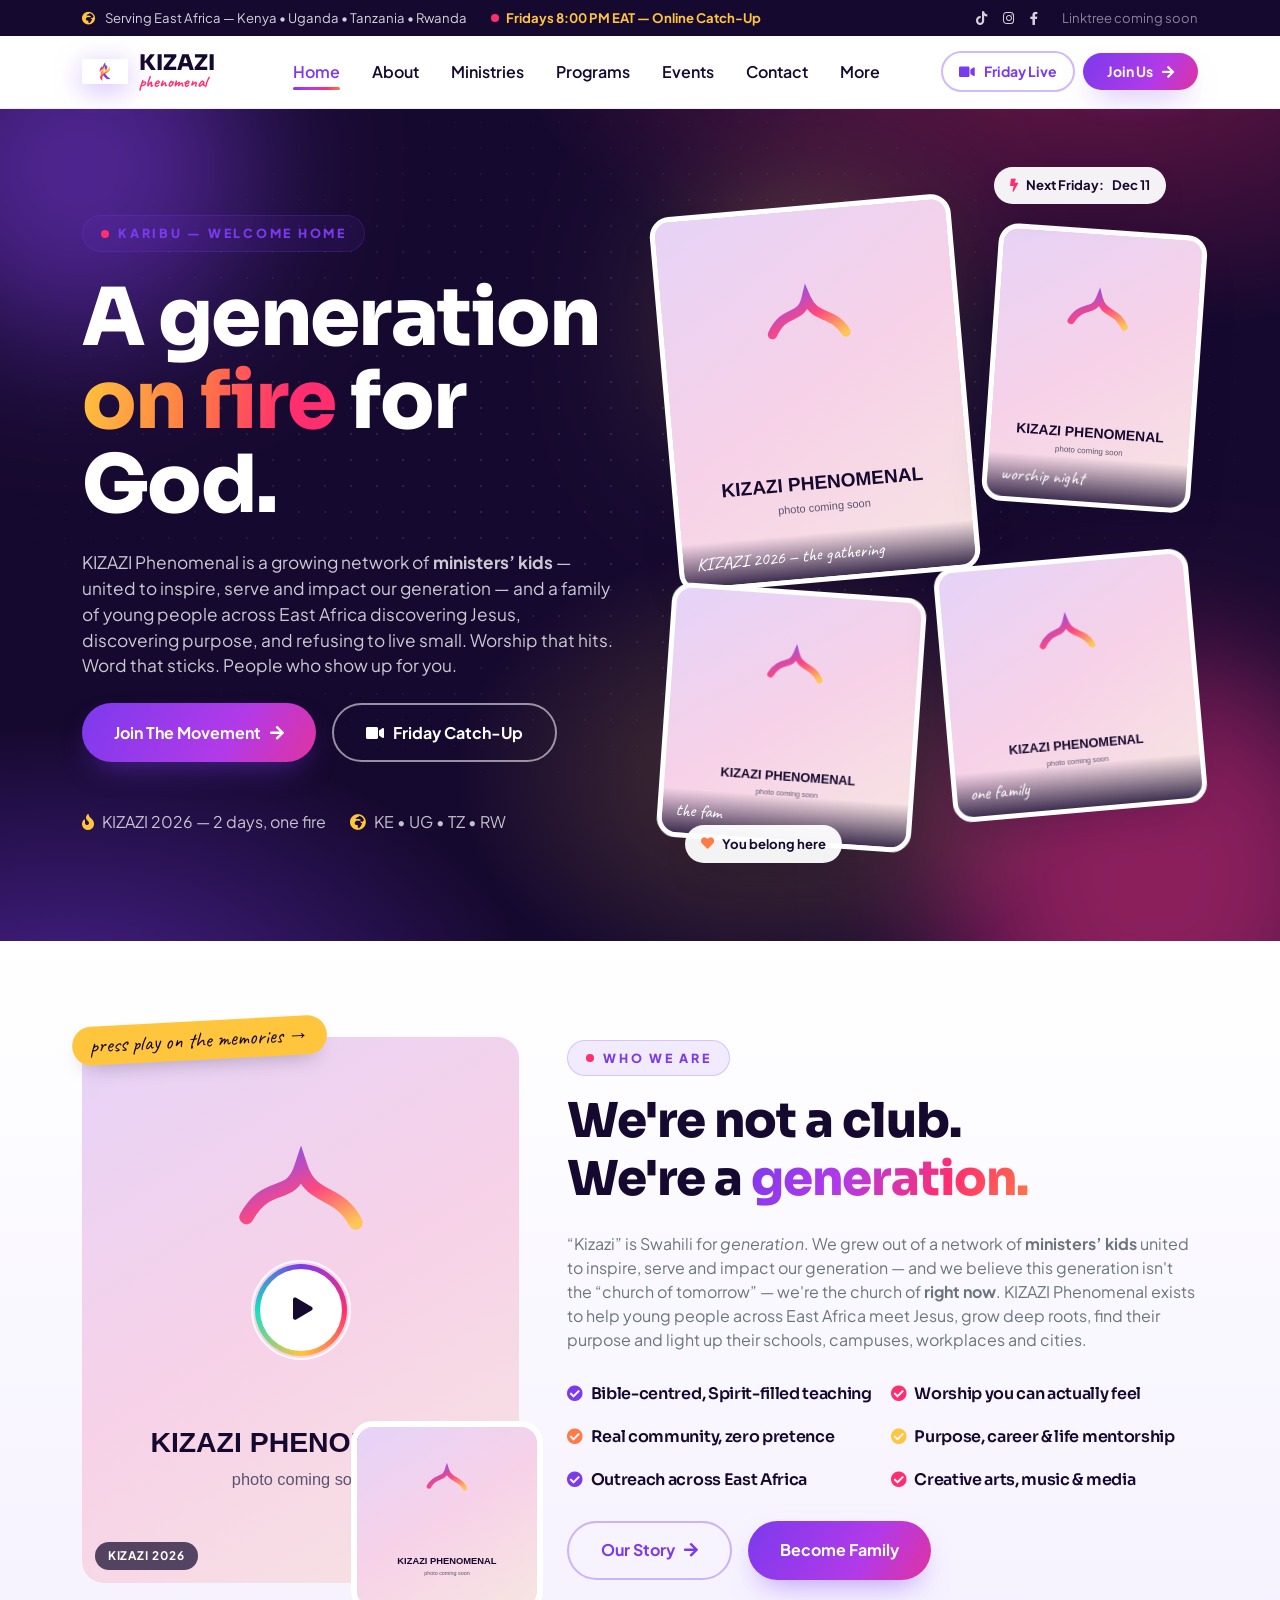
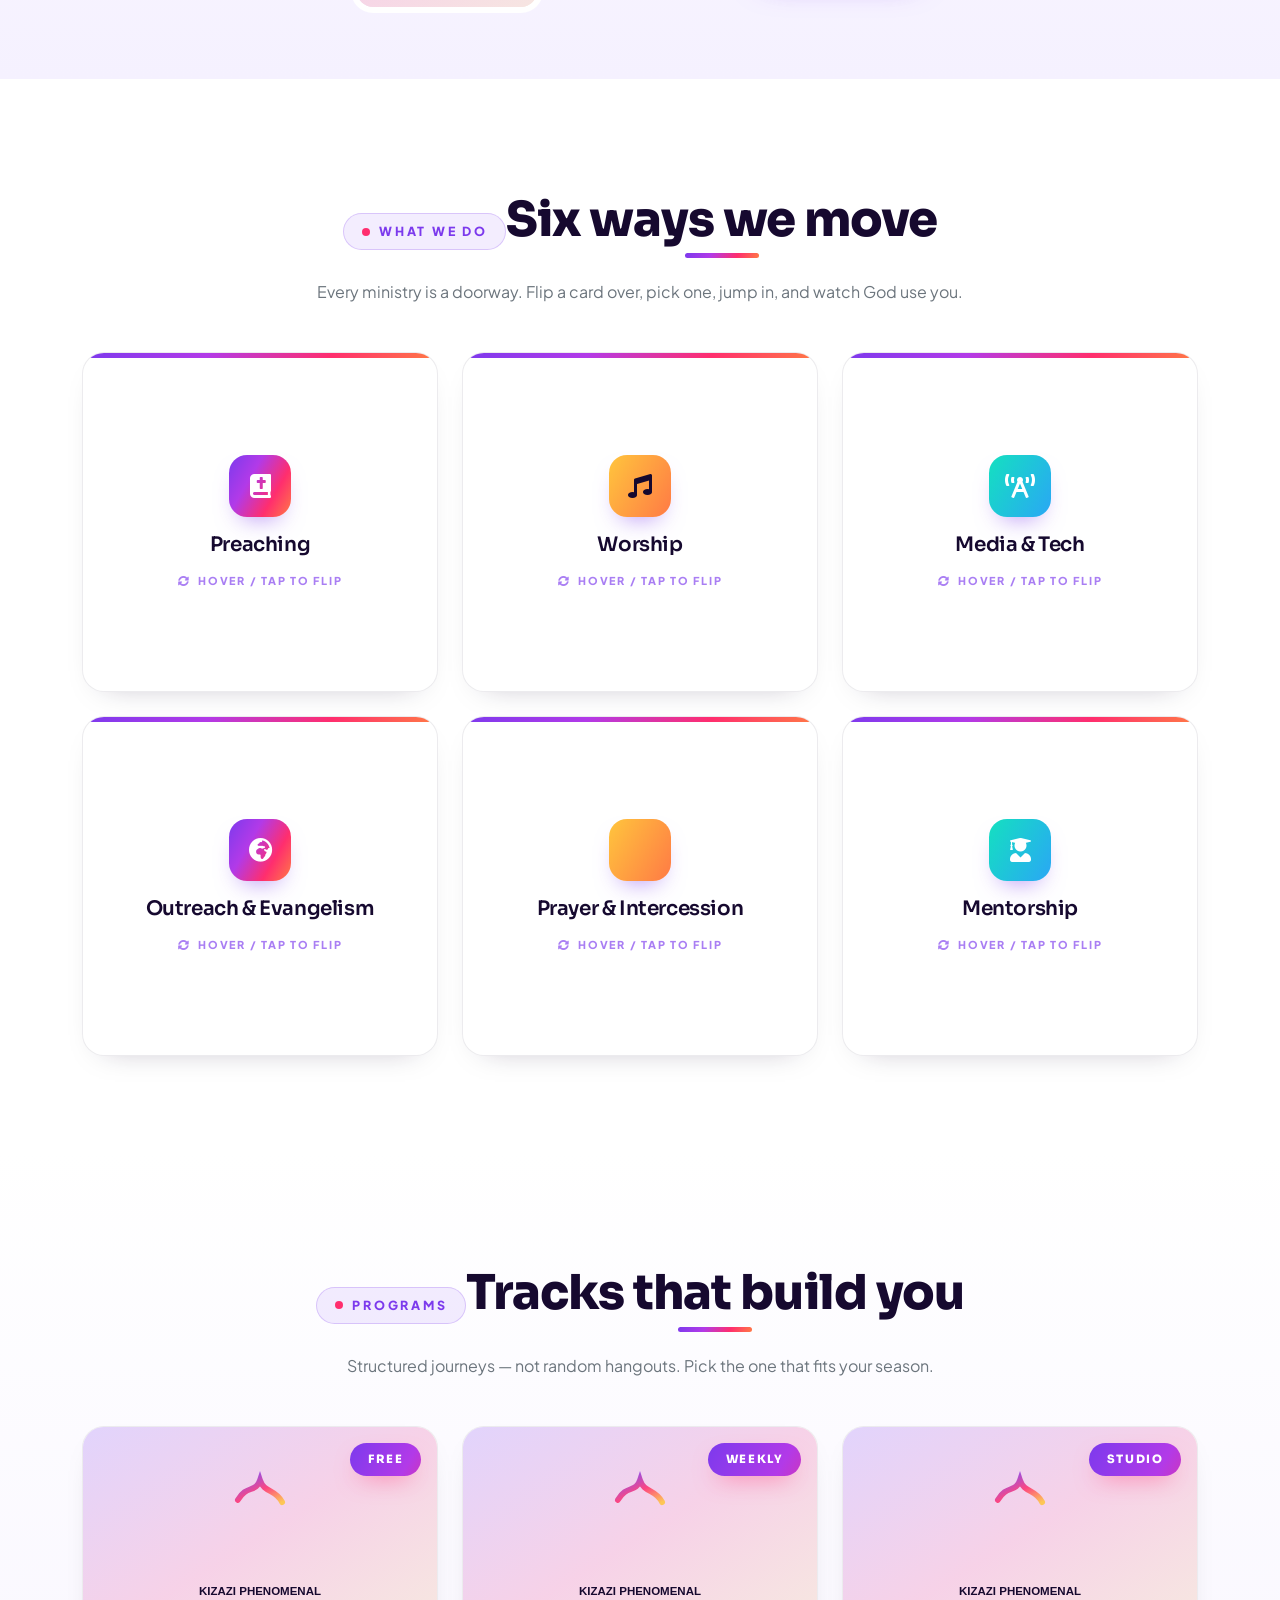
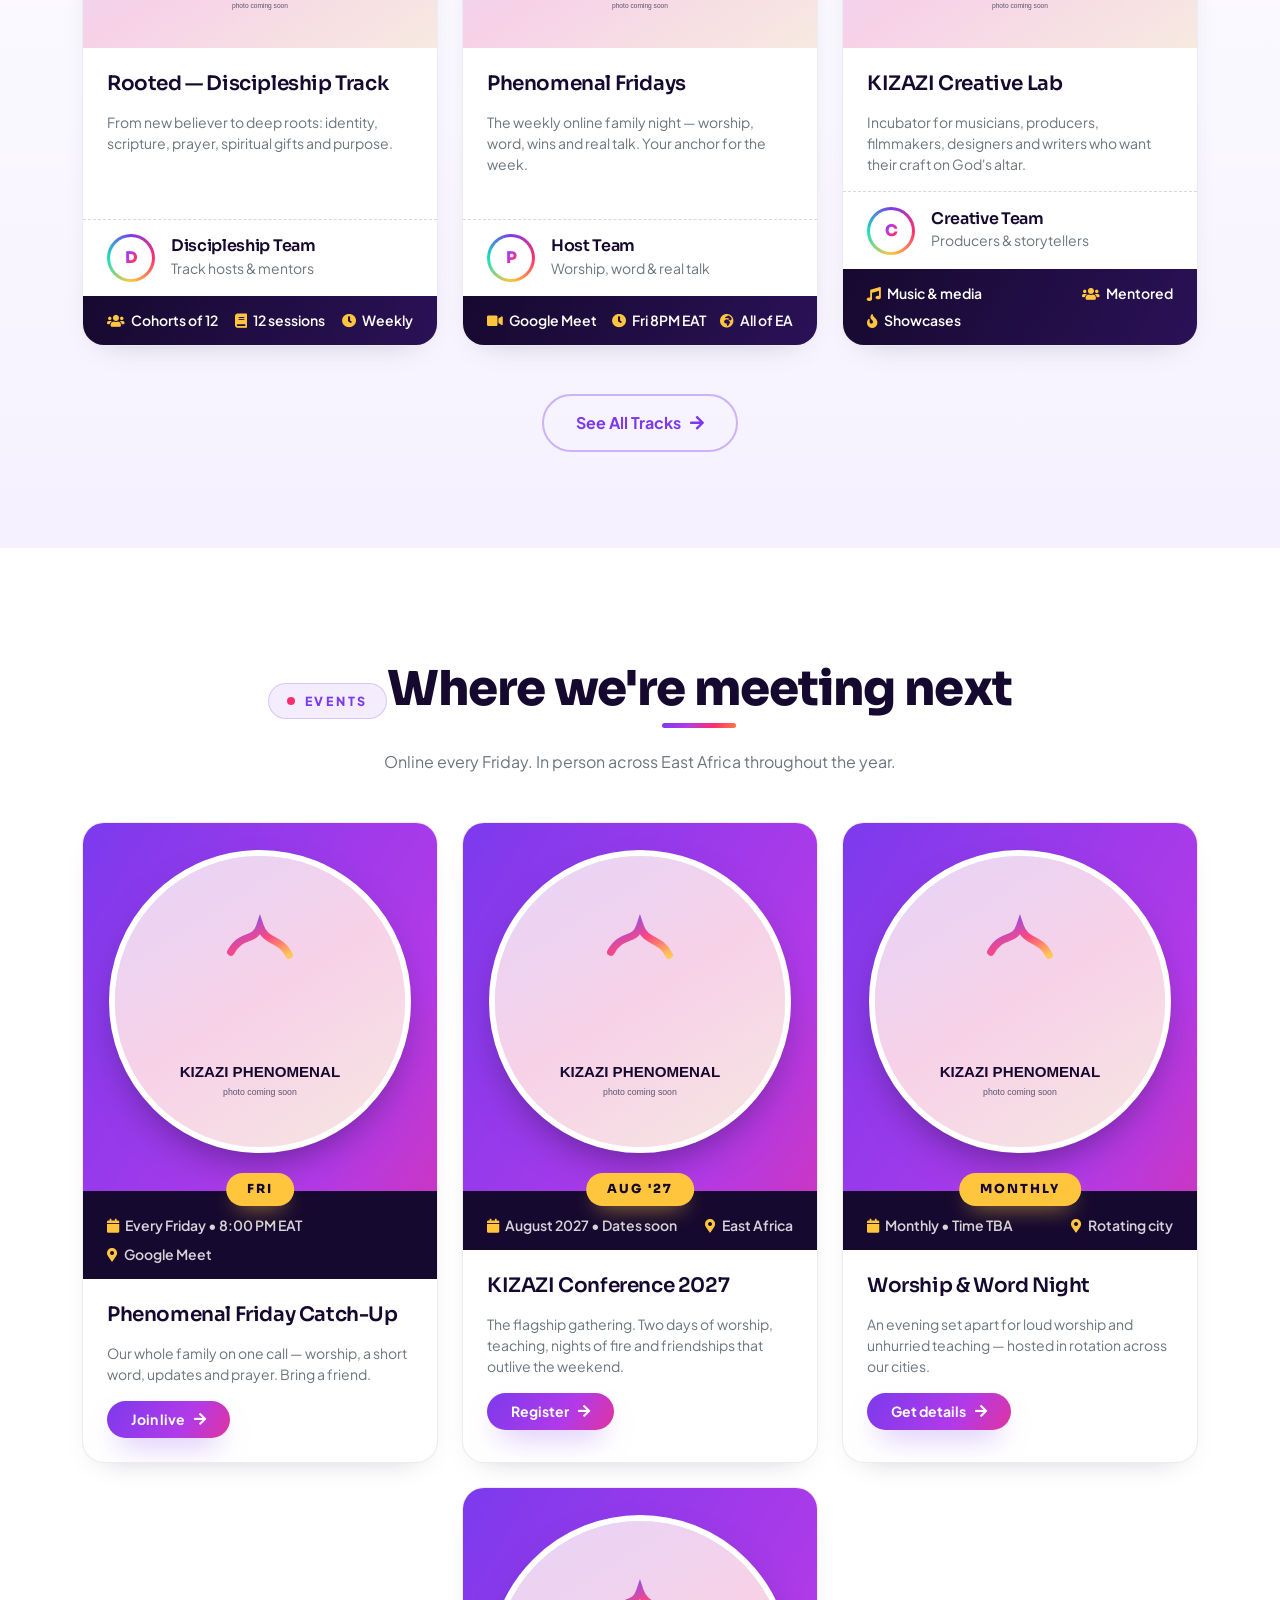
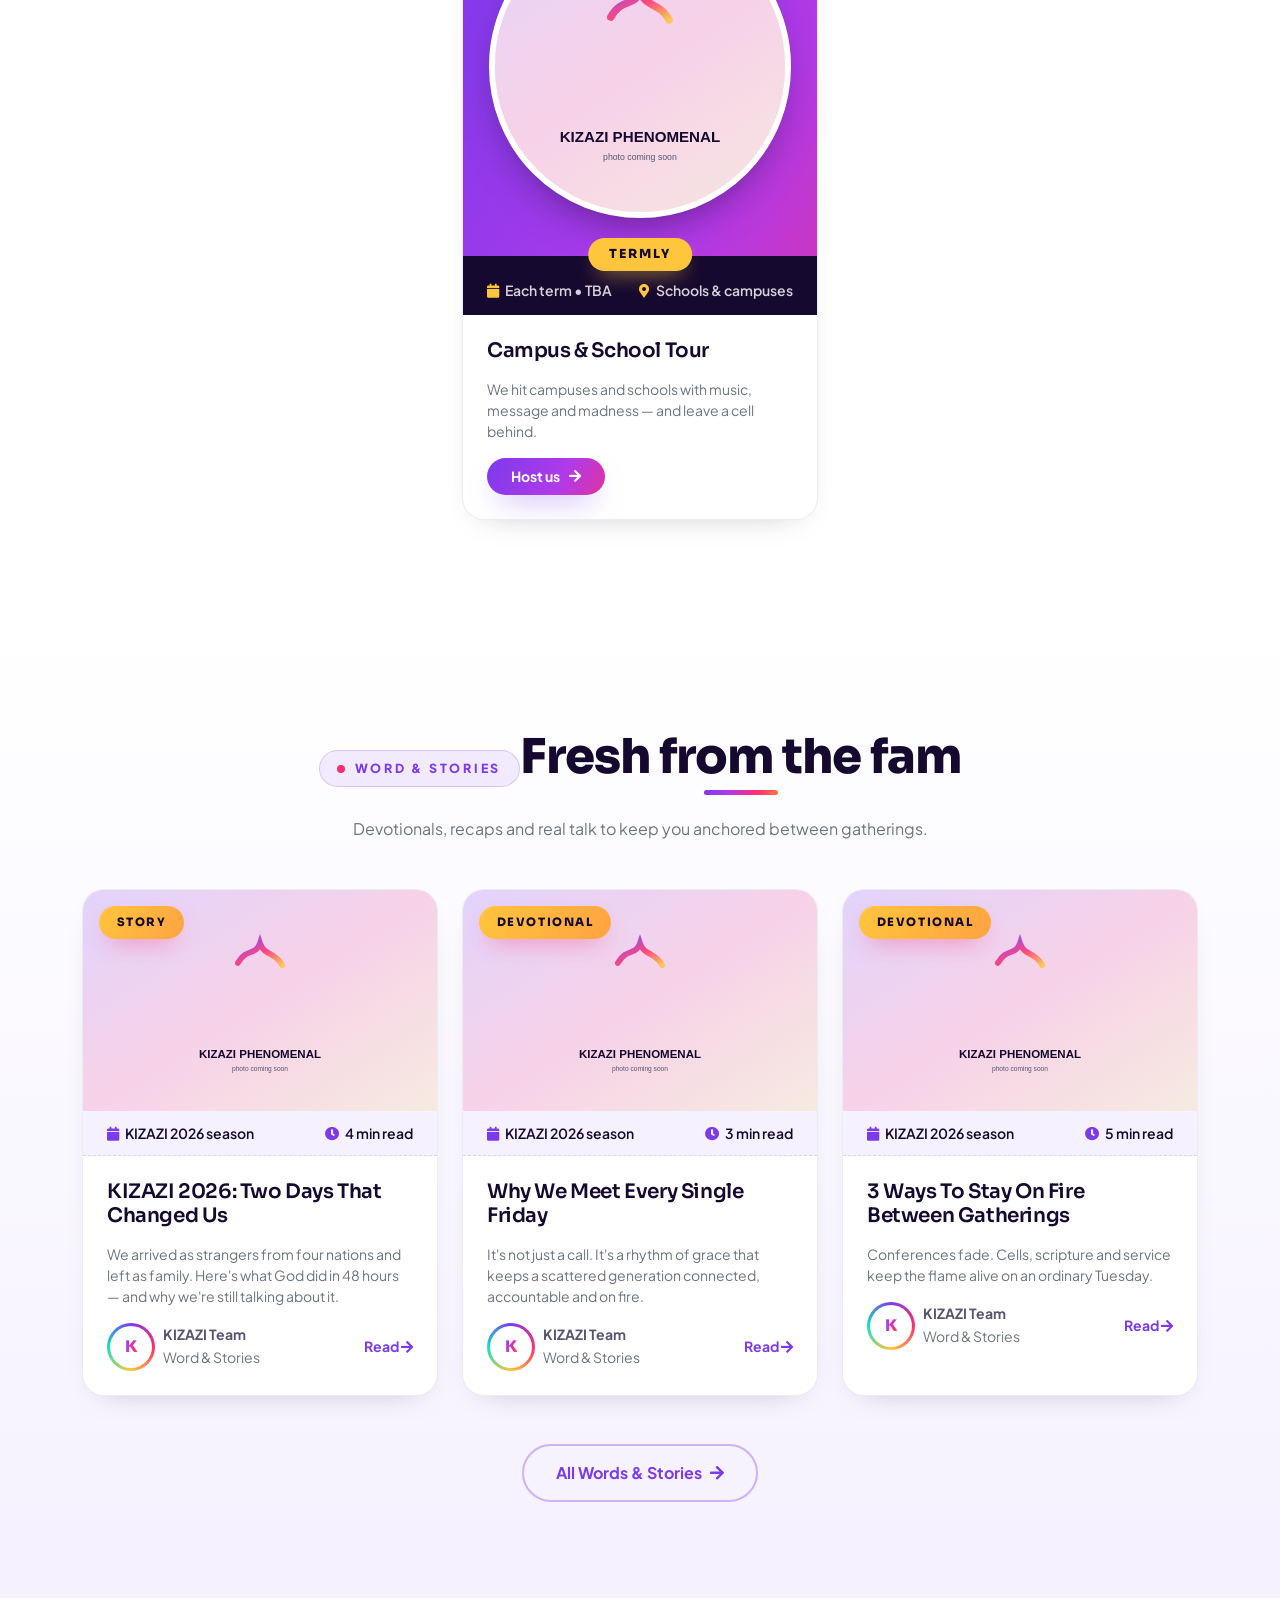
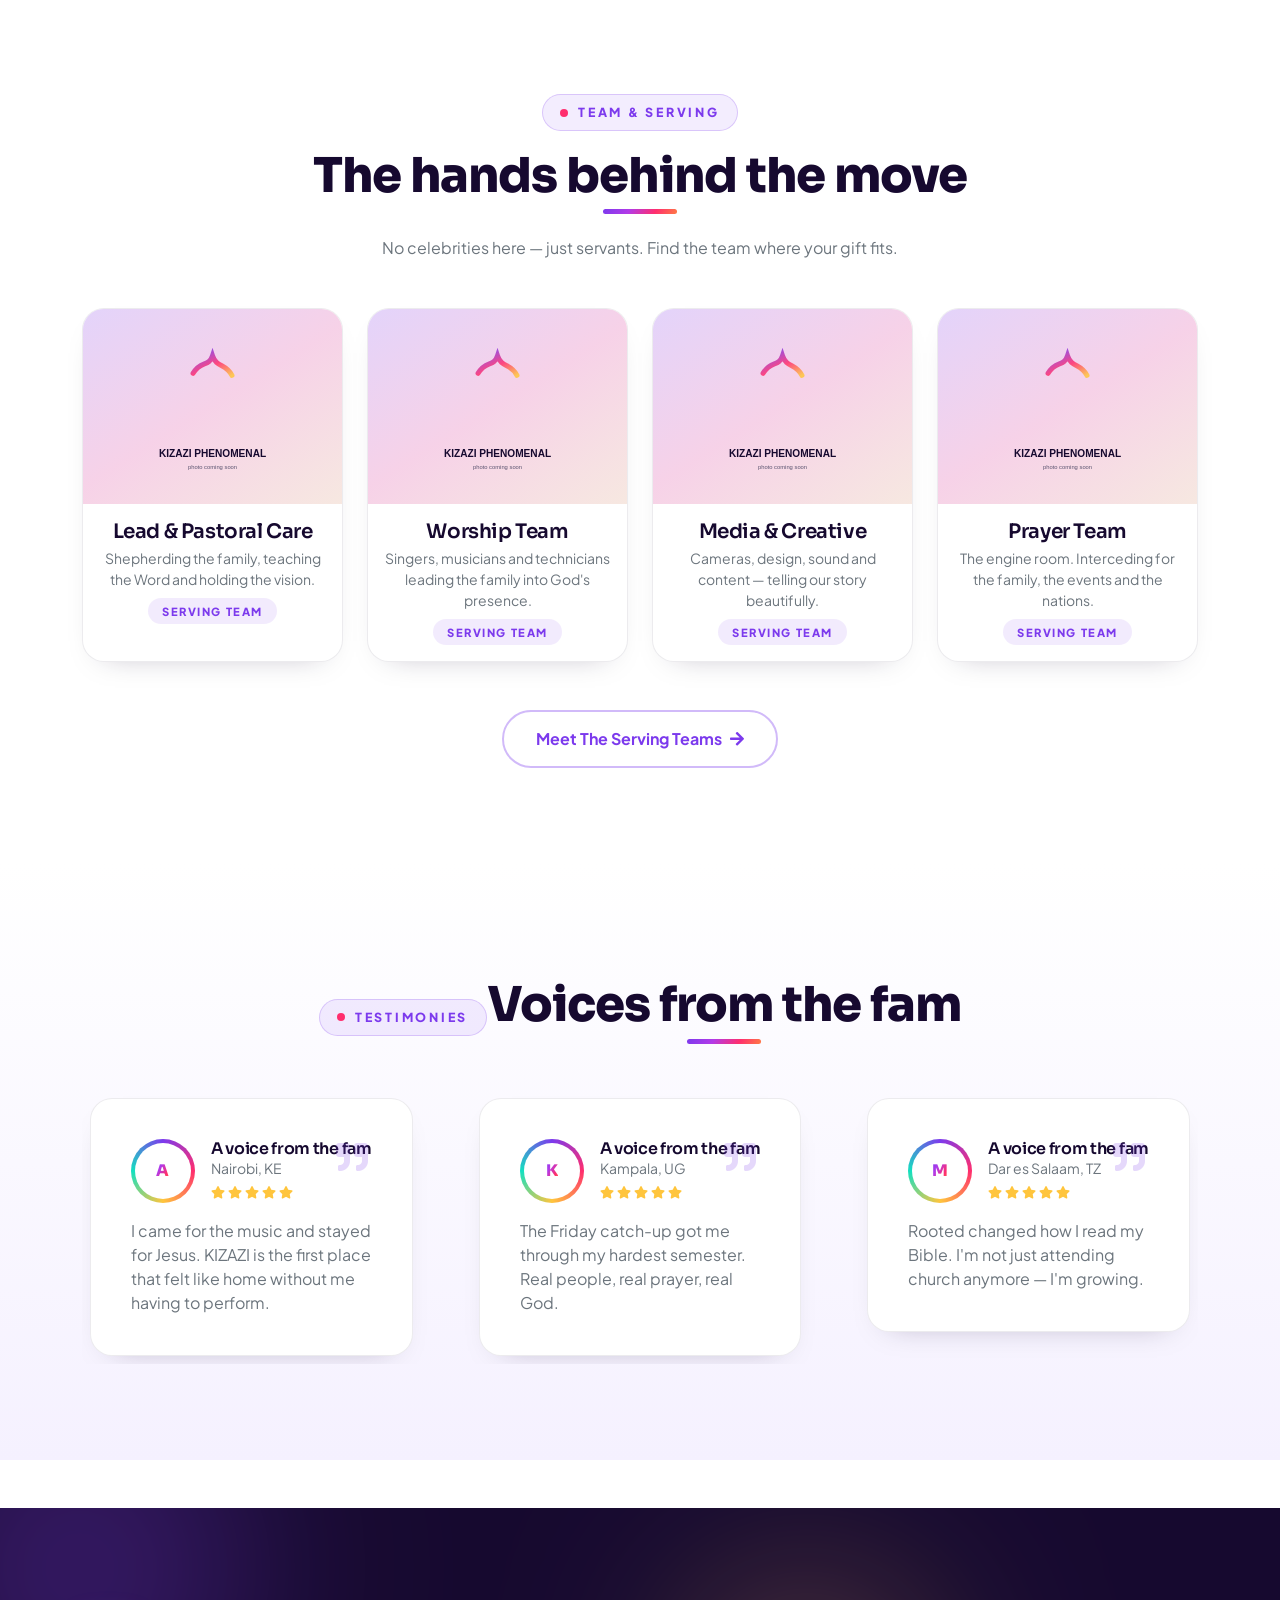
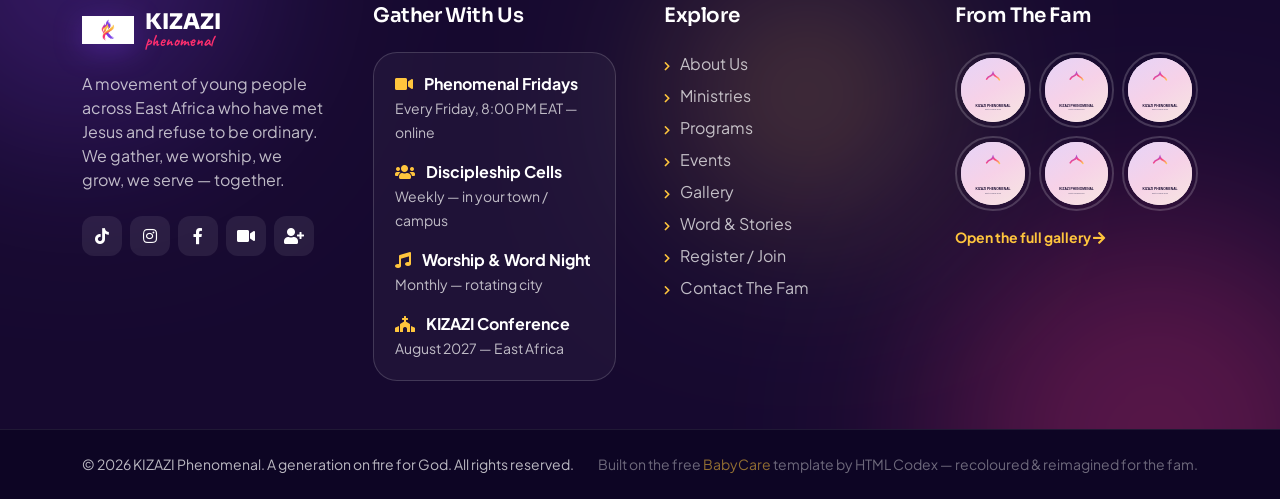
==== commit 94b6d039: "Ground content in real data from the KIZAZI registration form - Identity: hero, About and meta descr" ====
--- a/index.html
+++ b/index.html
@@ -5,9 +5,9 @@
     <title>KIZAZI Phenomenal — A Generation On Fire For God</title>
     <meta content="width=device-width, initial-scale=1.0" name="viewport">
     <meta content="KIZAZI Phenomenal, youth ministry, East Africa, Christian youth, Jesus, worship, discipleship, Kenya, Uganda, Tanzania, Rwanda" name="keywords">
-    <meta content="KIZAZI Phenomenal is a youth ministry movement across East Africa: worship, the Word, real community, purpose and outreach. Join us every Friday online." name="description">
+    <meta content="KIZAZI Phenomenal is a growing network of ministers' kids and young people across East Africa: worship, the Word, real community, purpose and outreach. Join us every Friday online." name="description">
     <meta property="og:title" content="KIZAZI Phenomenal — A Generation On Fire For God">
-    <meta property="og:description" content="KIZAZI Phenomenal is a youth ministry movement across East Africa: worship, the Word, real community, purpose and outreach. Join us every Friday online.">
+    <meta property="og:description" content="KIZAZI Phenomenal is a growing network of ministers' kids and young people across East Africa: worship, the Word, real community, purpose and outreach. Join us every Friday online.">
     <meta property="og:type" content="website">
     <meta property="og:image" content="img/brand/logo-mark.png">
     <link rel="icon" type="image/png" href="img/brand/logo-mark.png">
@@ -76,8 +76,9 @@
                     <div class="col-lg-6">
                         <span class="kz-eyebrow"><span class="dot"></span>Karibu &mdash; welcome home</span>
                         <h1 class="kz-hero-title mt-4">A generation<br><span class="grad">on fire</span> for God.</h1>
-                        <p class="kz-hero-sub mt-4">KIZAZI Phenomenal is a family of young people across East
-                        Africa discovering Jesus, discovering purpose, and refusing to live small.
+                        <p class="kz-hero-sub mt-4">KIZAZI Phenomenal is a growing network of <strong>ministers&rsquo; kids</strong>
+                        &mdash; united to inspire, serve and impact our generation &mdash; and a family of young
+                        people across East Africa discovering Jesus, discovering purpose, and refusing to live small.
                         Worship that hits. Word that sticks. People who show up for you.</p>
                         <div class="d-flex flex-wrap gap-3 mt-4">
                             <a href="https://forms.gle/vzRJrigBHCNormVA9" target="_blank" rel="noopener" class="btn-kz">Join The Movement <i class="fas fa-arrow-right"></i></a>
@@ -130,10 +131,11 @@
                     <div class="col-lg-7">
                         <span class="kz-eyebrow"><span class="dot"></span>Who we are</span>
                         <h2 class="display-5 mt-3">We're not a club.<br>We're a <span class="text-grad">generation.</span></h2>
-                        <p class="text-muted mt-4">&ldquo;Kizazi&rdquo; is Swahili for <em>generation</em>. We believe this generation
-                        isn't the &ldquo;church of tomorrow&rdquo; &mdash; we're the church of <strong>right now</strong>. KIZAZI Phenomenal exists to
-                        help young people across East Africa meet Jesus, grow deep roots, find their purpose and
-                        light up their schools, campuses, workplaces and cities.</p>
+                        <p class="text-muted mt-4">&ldquo;Kizazi&rdquo; is Swahili for <em>generation</em>. We grew out of a network of
+                        <strong>ministers&rsquo; kids</strong> united to inspire, serve and impact our generation &mdash; and we believe
+                        this generation isn't the &ldquo;church of tomorrow&rdquo; &mdash; we're the church of <strong>right now</strong>.
+                        KIZAZI Phenomenal exists to help young people across East Africa meet Jesus, grow deep roots,
+                        find their purpose and light up their schools, campuses, workplaces and cities.</p>
                         <div class="row g-3 mt-2">
                             <div class="col-md-6"><h6 class="mb-2"><i class="fas fa-check-circle me-2" style="color:var(--kz-violet)"></i>Bible-centred, Spirit-filled teaching</h6></div>
                             <div class="col-md-6"><h6 class="mb-2"><i class="fas fa-check-circle me-2" style="color:var(--kz-magenta)"></i>Worship you can actually feel</h6></div>
@@ -155,9 +157,9 @@
         <!-- Service Start -->
         <section class="py-5">
             <div class="container py-5">
-                <div class="mb-5 text-center mx-auto" style="max-width:760px"><span class="kz-eyebrow"><span class="dot"></span>What we do</span><h2 class="display-5 mt-3 kz-section-title">Eight ways we move</h2><p class="text-muted mt-4 mx-auto">Every ministry is a doorway. Flip a card over, pick one, jump in, and watch God use you.</p></div>
+                <div class="mb-5 text-center mx-auto" style="max-width:760px"><span class="kz-eyebrow"><span class="dot"></span>What we do</span><h2 class="display-5 mt-3 kz-section-title">Six ways we move</h2><p class="text-muted mt-4 mx-auto">Every ministry is a doorway. Flip a card over, pick one, jump in, and watch God use you.</p></div>
                 <div class="row g-4">
-                    <div class="col-md-6 col-lg-6 col-xl-3"><div class="kz-flip h-100"><div class="kz-flip-inner"><div class="kz-flip-face kz-flip-front"><div class="kz-icon "><i class="fas fa-music"></i></div><h4 class="h5 mt-3 mb-0">Worship & The Word</h4><span class="kz-flip-hint mt-3"><i class="fas fa-sync-alt me-1"></i> hover / tap to flip</span></div><div class="kz-flip-face kz-flip-back"><h4 class="h5" style="color:#fff">Worship & The Word</h4><p class="my-3 small">Loud, honest, Spirit-led worship and Bible teaching that answers real questions &mdash; not just religious slogans.</p><a href="https://forms.gle/vzRJrigBHCNormVA9" target="_blank" rel="noopener" class="btn-kz btn-kz-ghost btn-sm px-4 py-2">Get Involved <i class="fas fa-arrow-right"></i></a></div></div></div></div><div class="col-md-6 col-lg-6 col-xl-3"><div class="kz-flip h-100"><div class="kz-flip-inner"><div class="kz-flip-face kz-flip-front"><div class="kz-icon gold"><i class="fas fa-seedling"></i></div><h4 class="h5 mt-3 mb-0">Discipleship Cells</h4><span class="kz-flip-hint mt-3"><i class="fas fa-sync-alt me-1"></i> hover / tap to flip</span></div><div class="kz-flip-face kz-flip-back"><h4 class="h5" style="color:#fff">Discipleship Cells</h4><p class="my-3 small">Small weekly groups in towns and on campuses where we do life together, study the Word and keep each other accountable.</p><a href="https://forms.gle/vzRJrigBHCNormVA9" target="_blank" rel="noopener" class="btn-kz btn-kz-ghost btn-sm px-4 py-2">Get Involved <i class="fas fa-arrow-right"></i></a></div></div></div></div><div class="col-md-6 col-lg-6 col-xl-3"><div class="kz-flip h-100"><div class="kz-flip-inner"><div class="kz-flip-face kz-flip-front"><div class="kz-icon mint"><i class="fas fa-hands-praying"></i></div><h4 class="h5 mt-3 mb-0">Prayer & Intercession</h4><span class="kz-flip-hint mt-3"><i class="fas fa-sync-alt me-1"></i> hover / tap to flip</span></div><div class="kz-flip-face kz-flip-back"><h4 class="h5" style="color:#fff">Prayer & Intercession</h4><p class="my-3 small">A house of prayer for a generation. We contend for our families, cities and nations &mdash; and we expect answers.</p><a href="https://forms.gle/vzRJrigBHCNormVA9" target="_blank" rel="noopener" class="btn-kz btn-kz-ghost btn-sm px-4 py-2">Get Involved <i class="fas fa-arrow-right"></i></a></div></div></div></div><div class="col-md-6 col-lg-6 col-xl-3"><div class="kz-flip h-100"><div class="kz-flip-inner"><div class="kz-flip-face kz-flip-front"><div class="kz-icon "><i class="fas fa-video"></i></div><h4 class="h5 mt-3 mb-0">Friday Online Catch-Up</h4><span class="kz-flip-hint mt-3"><i class="fas fa-sync-alt me-1"></i> hover / tap to flip</span></div><div class="kz-flip-face kz-flip-back"><h4 class="h5" style="color:#fff">Friday Online Catch-Up</h4><p class="my-3 small">Our weekly digital family night. Word, worship, chats and check-ins from wherever you are in East Africa.</p><a href="https://forms.gle/vzRJrigBHCNormVA9" target="_blank" rel="noopener" class="btn-kz btn-kz-ghost btn-sm px-4 py-2">Get Involved <i class="fas fa-arrow-right"></i></a></div></div></div></div><div class="col-md-6 col-lg-6 col-xl-3"><div class="kz-flip h-100"><div class="kz-flip-inner"><div class="kz-flip-face kz-flip-front"><div class="kz-icon gold"><i class="fas fa-globe-africa"></i></div><h4 class="h5 mt-3 mb-0">Outreach & Missions</h4><span class="kz-flip-hint mt-3"><i class="fas fa-sync-alt me-1"></i> hover / tap to flip</span></div><div class="kz-flip-face kz-flip-back"><h4 class="h5" style="color:#fff">Outreach & Missions</h4><p class="my-3 small">Street evangelism, school visits, community care and cross-border missions. Faith with hands and feet.</p><a href="https://forms.gle/vzRJrigBHCNormVA9" target="_blank" rel="noopener" class="btn-kz btn-kz-ghost btn-sm px-4 py-2">Get Involved <i class="fas fa-arrow-right"></i></a></div></div></div></div><div class="col-md-6 col-lg-6 col-xl-3"><div class="kz-flip h-100"><div class="kz-flip-inner"><div class="kz-flip-face kz-flip-front"><div class="kz-icon mint"><i class="fas fa-palette"></i></div><h4 class="h5 mt-3 mb-0">Creative & Media Lab</h4><span class="kz-flip-hint mt-3"><i class="fas fa-sync-alt me-1"></i> hover / tap to flip</span></div><div class="kz-flip-face kz-flip-back"><h4 class="h5" style="color:#fff">Creative & Media Lab</h4><p class="my-3 small">Music, film, design, spoken word and content. We raise creators who tell God's story beautifully.</p><a href="https://forms.gle/vzRJrigBHCNormVA9" target="_blank" rel="noopener" class="btn-kz btn-kz-ghost btn-sm px-4 py-2">Get Involved <i class="fas fa-arrow-right"></i></a></div></div></div></div><div class="col-md-6 col-lg-6 col-xl-3"><div class="kz-flip h-100"><div class="kz-flip-inner"><div class="kz-flip-face kz-flip-front"><div class="kz-icon "><i class="fas fa-briefcase"></i></div><h4 class="h5 mt-3 mb-0">Mentorship & Career</h4><span class="kz-flip-hint mt-3"><i class="fas fa-sync-alt me-1"></i> hover / tap to flip</span></div><div class="kz-flip-face kz-flip-back"><h4 class="h5" style="color:#fff">Mentorship & Career</h4><p class="my-3 small">Older-and-wiser believers walking with you through school, work, business and life decisions.</p><a href="https://forms.gle/vzRJrigBHCNormVA9" target="_blank" rel="noopener" class="btn-kz btn-kz-ghost btn-sm px-4 py-2">Get Involved <i class="fas fa-arrow-right"></i></a></div></div></div></div><div class="col-md-6 col-lg-6 col-xl-3"><div class="kz-flip h-100"><div class="kz-flip-inner"><div class="kz-flip-face kz-flip-front"><div class="kz-icon gold"><i class="fas fa-hand-holding-heart"></i></div><h4 class="h5 mt-3 mb-0">Community & Care</h4><span class="kz-flip-hint mt-3"><i class="fas fa-sync-alt me-1"></i> hover / tap to flip</span></div><div class="kz-flip-face kz-flip-back"><h4 class="h5" style="color:#fff">Community & Care</h4><p class="my-3 small">Nobody walks alone. Practical support, counselling referrals and a family that shows up.</p><a href="https://forms.gle/vzRJrigBHCNormVA9" target="_blank" rel="noopener" class="btn-kz btn-kz-ghost btn-sm px-4 py-2">Get Involved <i class="fas fa-arrow-right"></i></a></div></div></div></div>
+                    <div class="col-md-6 col-lg-4 col-xl-4"><div class="kz-flip h-100"><div class="kz-flip-inner"><div class="kz-flip-face kz-flip-front"><div class="kz-icon "><i class="fas fa-bible"></i></div><h4 class="h5 mt-3 mb-0">Preaching</h4><span class="kz-flip-hint mt-3"><i class="fas fa-sync-alt me-1"></i> hover / tap to flip</span></div><div class="kz-flip-face kz-flip-back"><h4 class="h5" style="color:#fff">Preaching</h4><p class="my-3 small">The Word handled with reverence and fire &mdash; messages that answer real questions and call a generation higher.</p><a href="https://forms.gle/vzRJrigBHCNormVA9" target="_blank" rel="noopener" class="btn-kz btn-kz-ghost btn-sm px-4 py-2">Get Involved <i class="fas fa-arrow-right"></i></a></div></div></div></div><div class="col-md-6 col-lg-4 col-xl-4"><div class="kz-flip h-100"><div class="kz-flip-inner"><div class="kz-flip-face kz-flip-front"><div class="kz-icon gold"><i class="fas fa-music"></i></div><h4 class="h5 mt-3 mb-0">Worship</h4><span class="kz-flip-hint mt-3"><i class="fas fa-sync-alt me-1"></i> hover / tap to flip</span></div><div class="kz-flip-face kz-flip-back"><h4 class="h5" style="color:#fff">Worship</h4><p class="my-3 small">Loud, honest, Spirit-led worship. Singers, musicians and worshippers leading the family into God's presence.</p><a href="https://forms.gle/vzRJrigBHCNormVA9" target="_blank" rel="noopener" class="btn-kz btn-kz-ghost btn-sm px-4 py-2">Get Involved <i class="fas fa-arrow-right"></i></a></div></div></div></div><div class="col-md-6 col-lg-4 col-xl-4"><div class="kz-flip h-100"><div class="kz-flip-inner"><div class="kz-flip-face kz-flip-front"><div class="kz-icon mint"><i class="fas fa-broadcast-tower"></i></div><h4 class="h5 mt-3 mb-0">Media &amp; Tech</h4><span class="kz-flip-hint mt-3"><i class="fas fa-sync-alt me-1"></i> hover / tap to flip</span></div><div class="kz-flip-face kz-flip-back"><h4 class="h5" style="color:#fff">Media &amp; Tech</h4><p class="my-3 small">Cameras, sound, design, livestreams and content &mdash; the crew that carries the message beyond the room.</p><a href="https://forms.gle/vzRJrigBHCNormVA9" target="_blank" rel="noopener" class="btn-kz btn-kz-ghost btn-sm px-4 py-2">Get Involved <i class="fas fa-arrow-right"></i></a></div></div></div></div><div class="col-md-6 col-lg-4 col-xl-4"><div class="kz-flip h-100"><div class="kz-flip-inner"><div class="kz-flip-face kz-flip-front"><div class="kz-icon "><i class="fas fa-globe-africa"></i></div><h4 class="h5 mt-3 mb-0">Outreach &amp; Evangelism</h4><span class="kz-flip-hint mt-3"><i class="fas fa-sync-alt me-1"></i> hover / tap to flip</span></div><div class="kz-flip-face kz-flip-back"><h4 class="h5" style="color:#fff">Outreach &amp; Evangelism</h4><p class="my-3 small">Street evangelism, school and community visits, and cross-border teams. Faith with hands and feet.</p><a href="https://forms.gle/vzRJrigBHCNormVA9" target="_blank" rel="noopener" class="btn-kz btn-kz-ghost btn-sm px-4 py-2">Get Involved <i class="fas fa-arrow-right"></i></a></div></div></div></div><div class="col-md-6 col-lg-4 col-xl-4"><div class="kz-flip h-100"><div class="kz-flip-inner"><div class="kz-flip-face kz-flip-front"><div class="kz-icon gold"><i class="fas fa-hands-praying"></i></div><h4 class="h5 mt-3 mb-0">Prayer &amp; Intercession</h4><span class="kz-flip-hint mt-3"><i class="fas fa-sync-alt me-1"></i> hover / tap to flip</span></div><div class="kz-flip-face kz-flip-back"><h4 class="h5" style="color:#fff">Prayer &amp; Intercession</h4><p class="my-3 small">A house of prayer for a generation. We contend for our families, cities and nations &mdash; and we expect answers.</p><a href="https://forms.gle/vzRJrigBHCNormVA9" target="_blank" rel="noopener" class="btn-kz btn-kz-ghost btn-sm px-4 py-2">Get Involved <i class="fas fa-arrow-right"></i></a></div></div></div></div><div class="col-md-6 col-lg-4 col-xl-4"><div class="kz-flip h-100"><div class="kz-flip-inner"><div class="kz-flip-face kz-flip-front"><div class="kz-icon mint"><i class="fas fa-user-graduate"></i></div><h4 class="h5 mt-3 mb-0">Mentorship</h4><span class="kz-flip-hint mt-3"><i class="fas fa-sync-alt me-1"></i> hover / tap to flip</span></div><div class="kz-flip-face kz-flip-back"><h4 class="h5" style="color:#fff">Mentorship</h4><p class="my-3 small">Older-and-wiser believers walking with you through school, ministry, career and life decisions.</p><a href="https://forms.gle/vzRJrigBHCNormVA9" target="_blank" rel="noopener" class="btn-kz btn-kz-ghost btn-sm px-4 py-2">Get Involved <i class="fas fa-arrow-right"></i></a></div></div></div></div>
                 </div>
             </div>
         </section>
